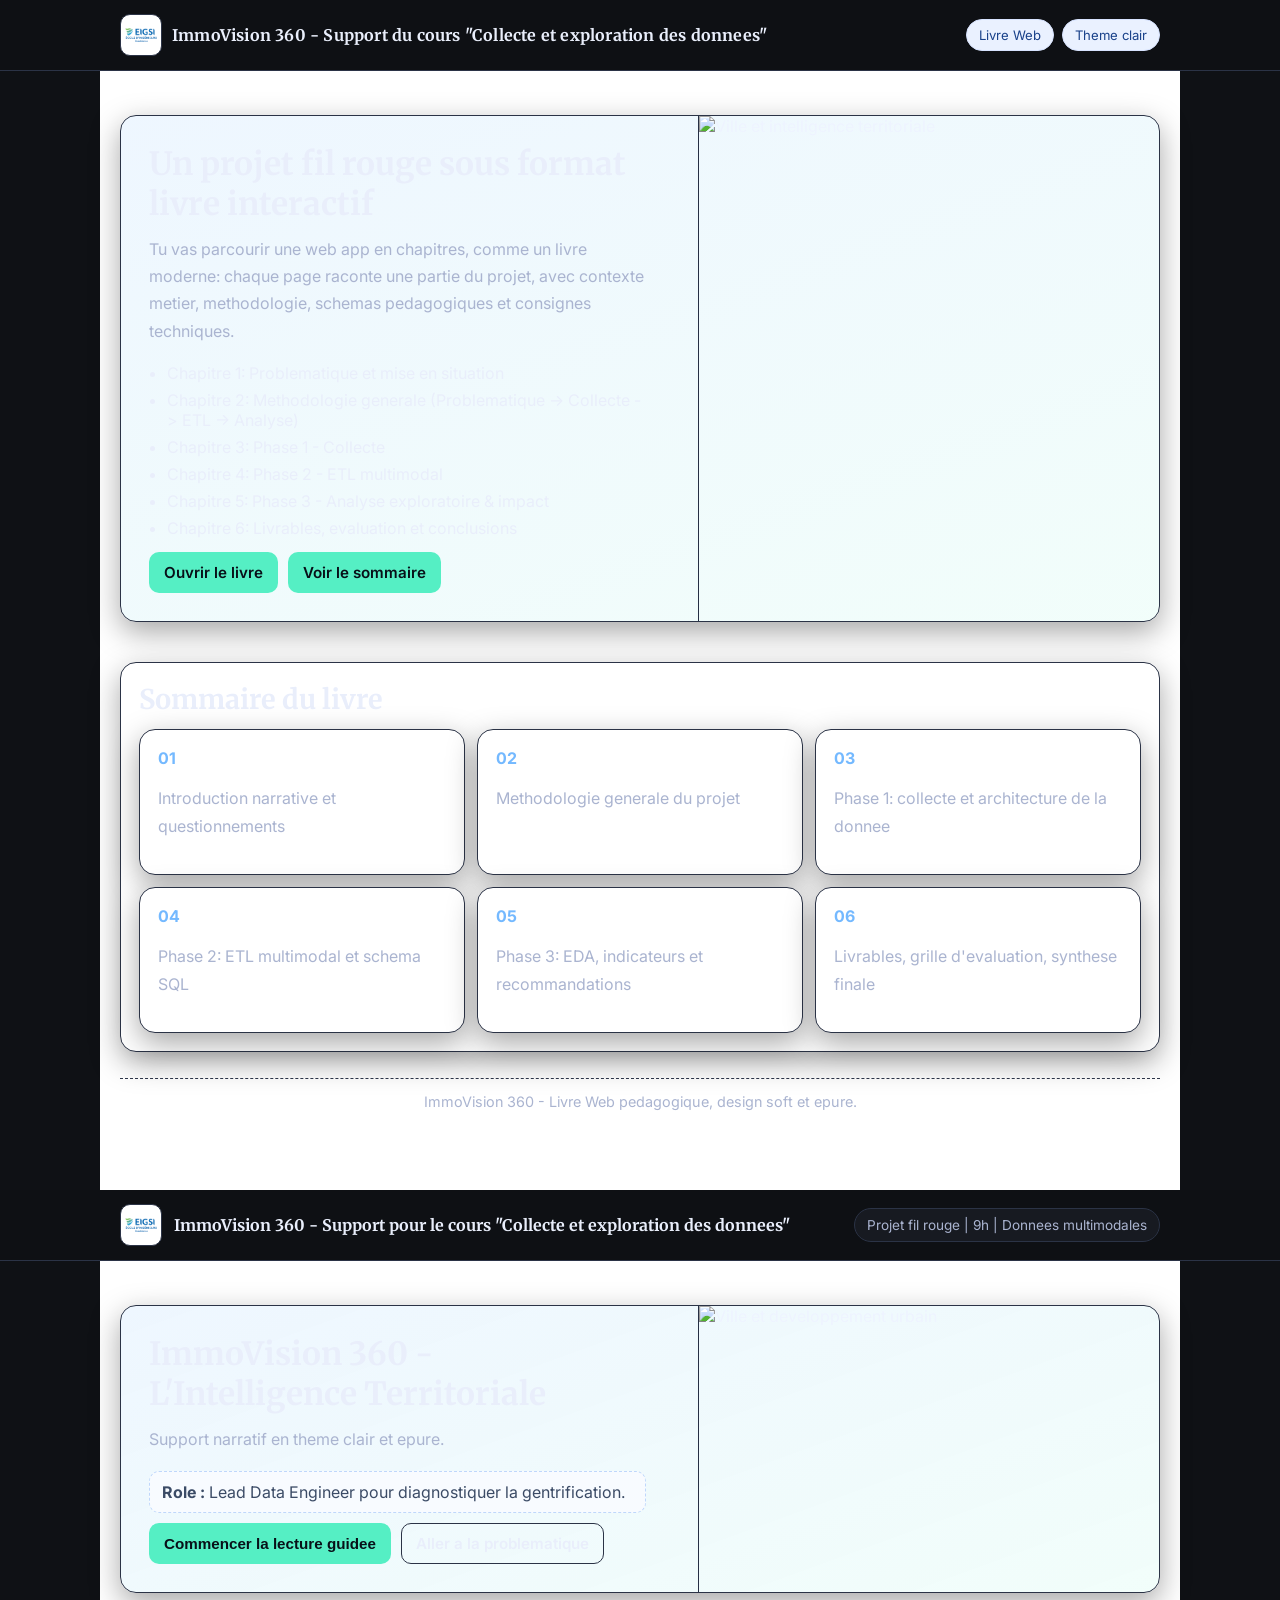
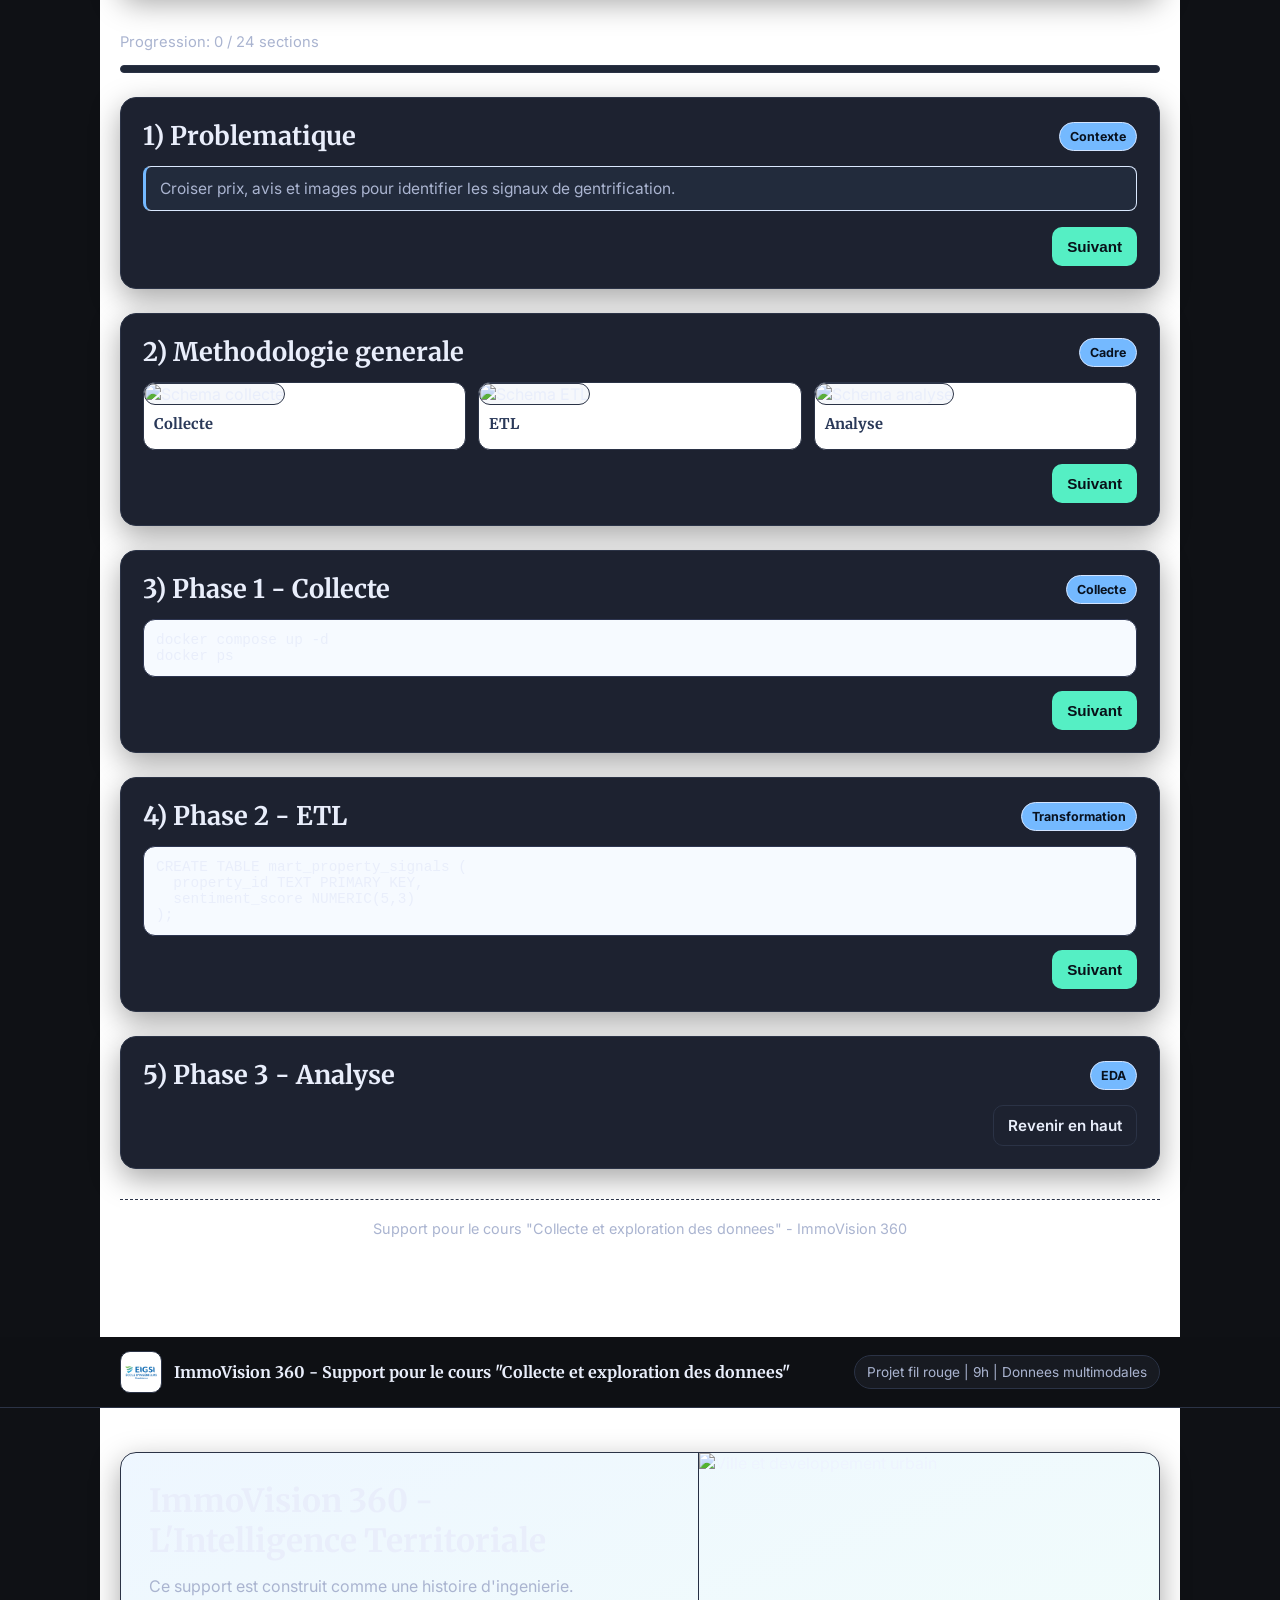
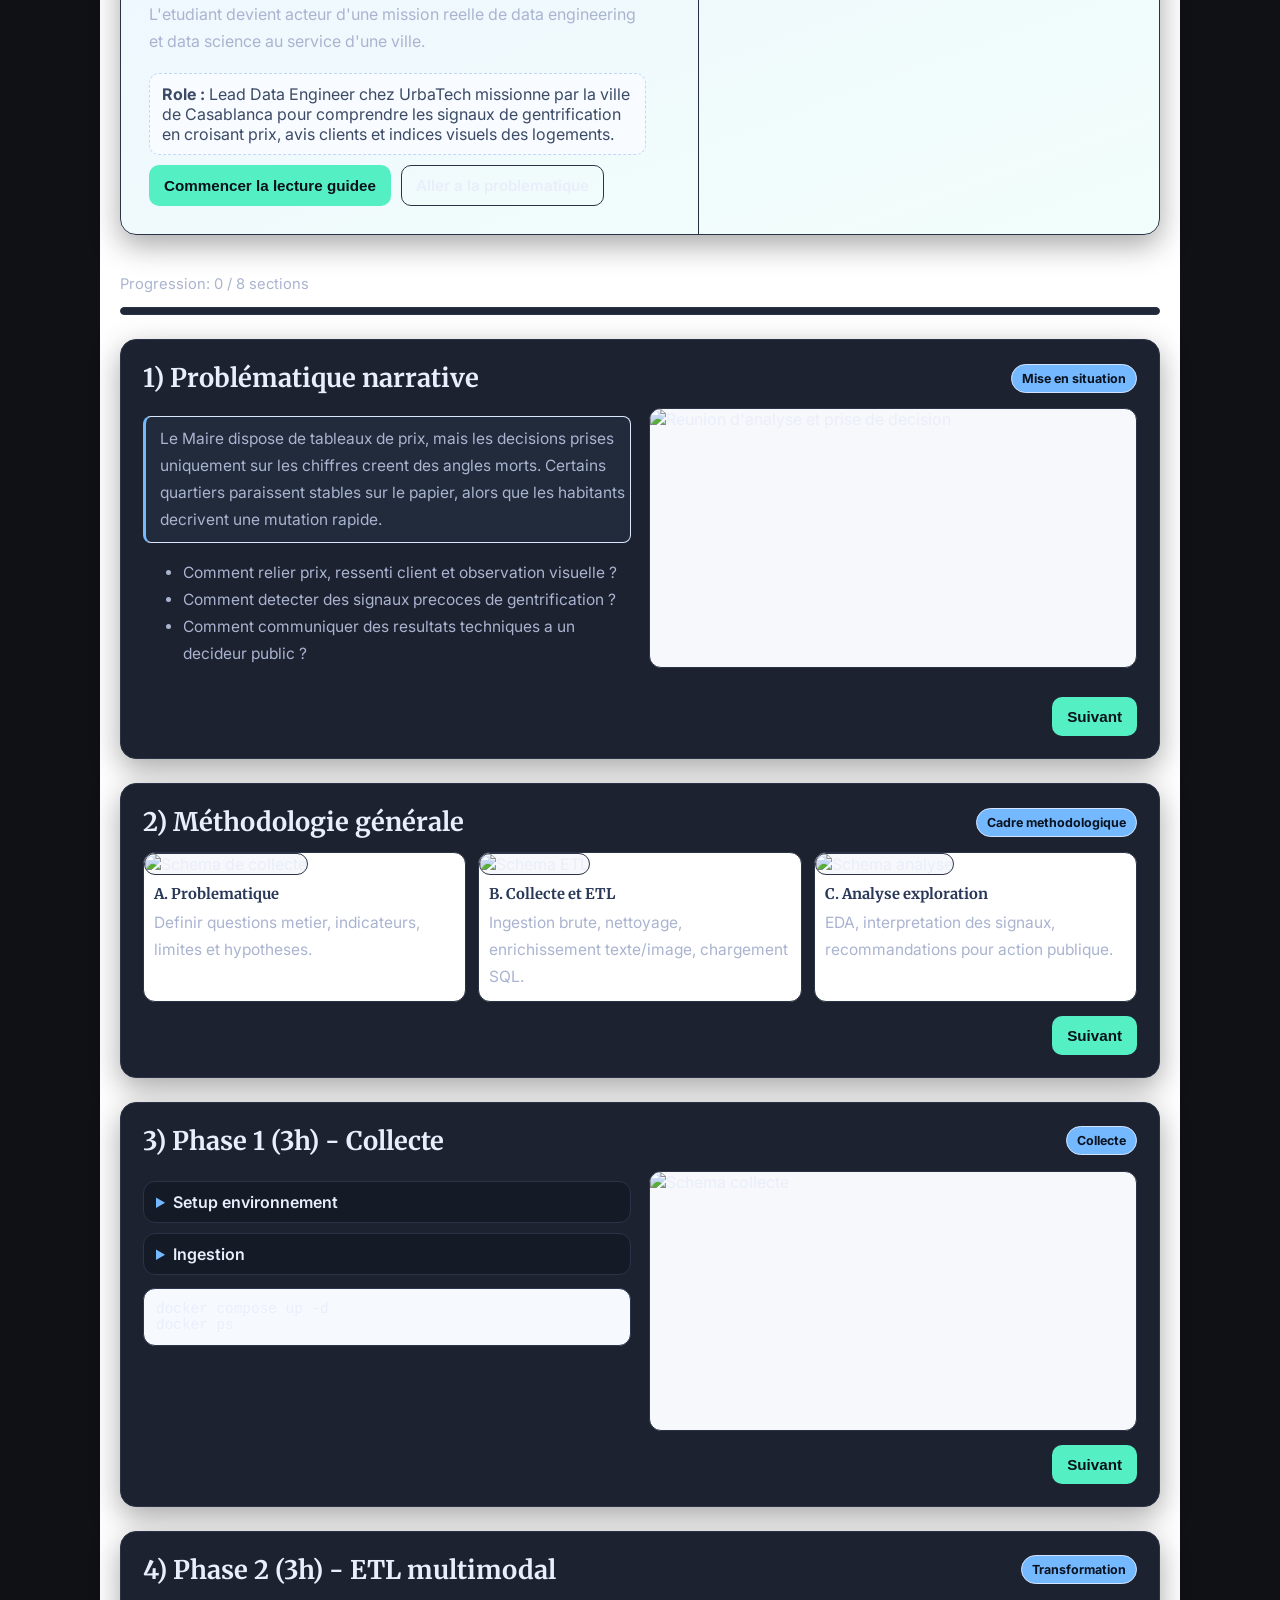
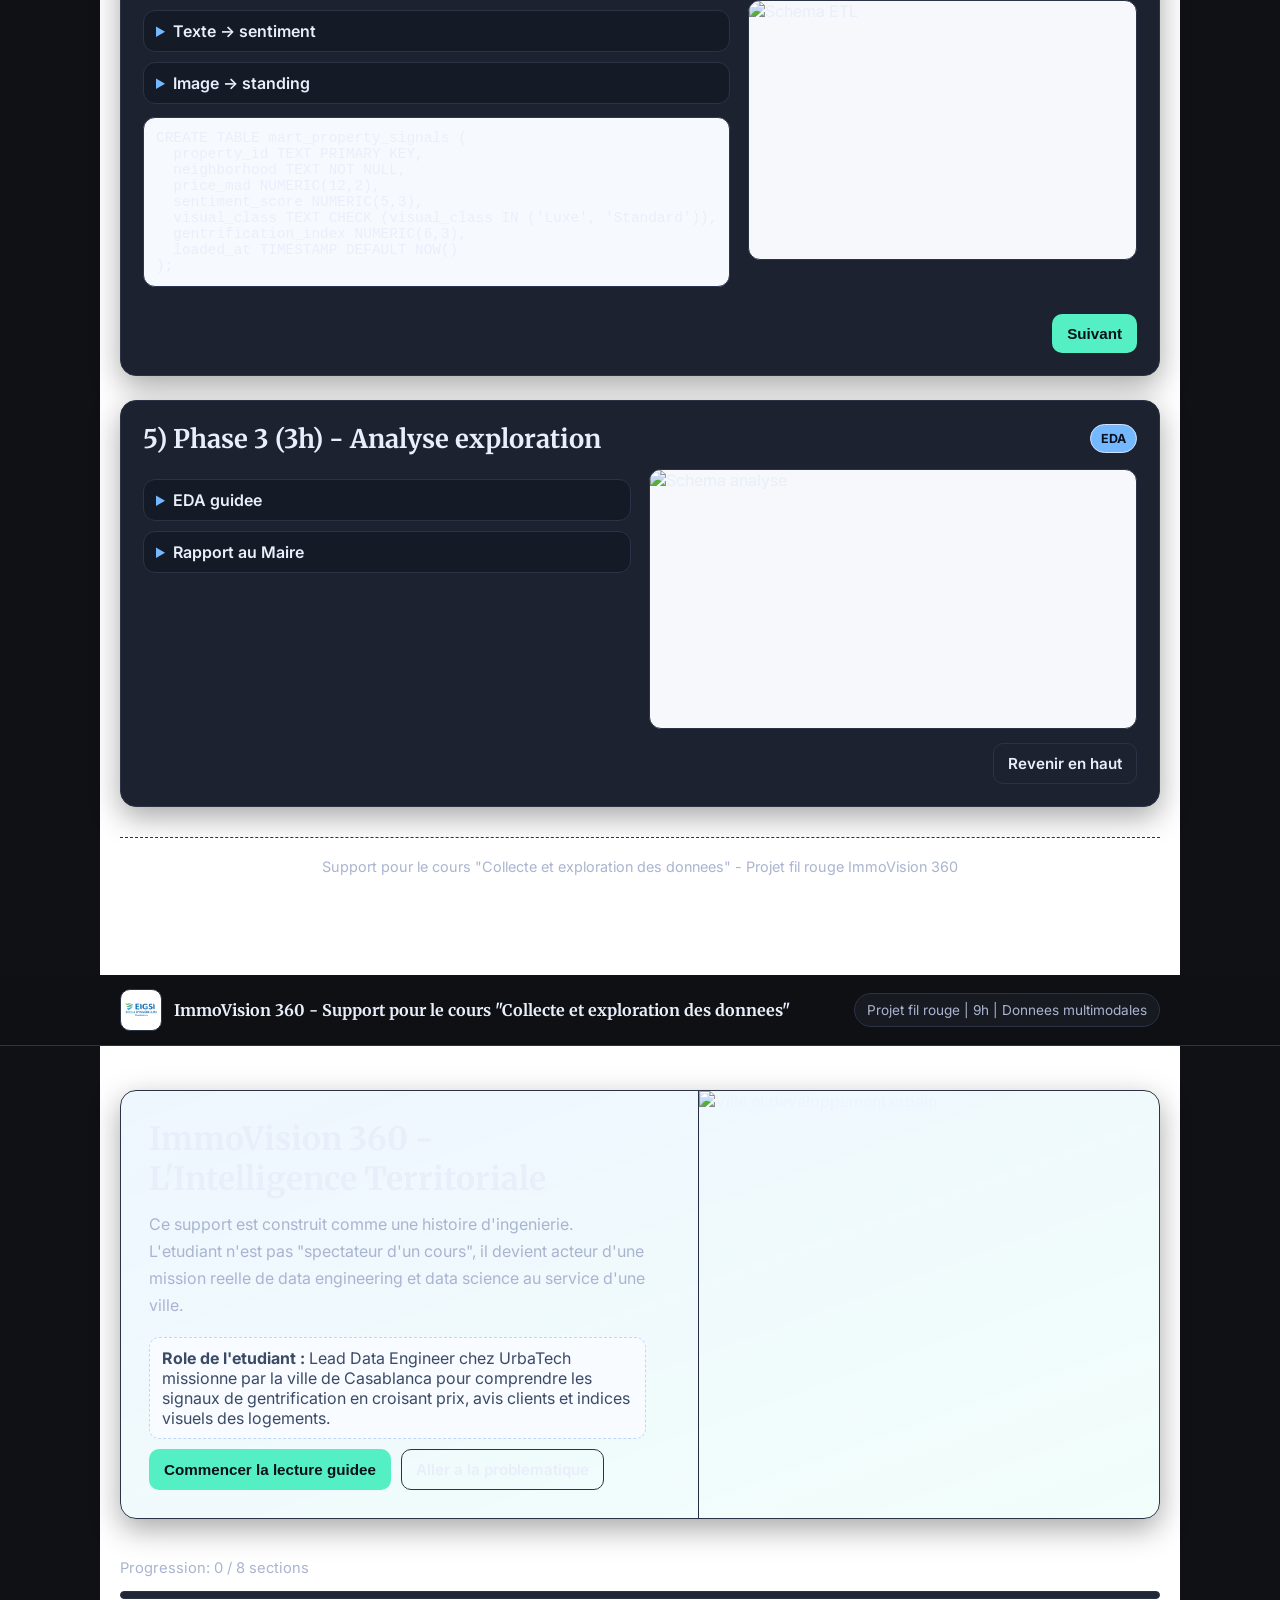
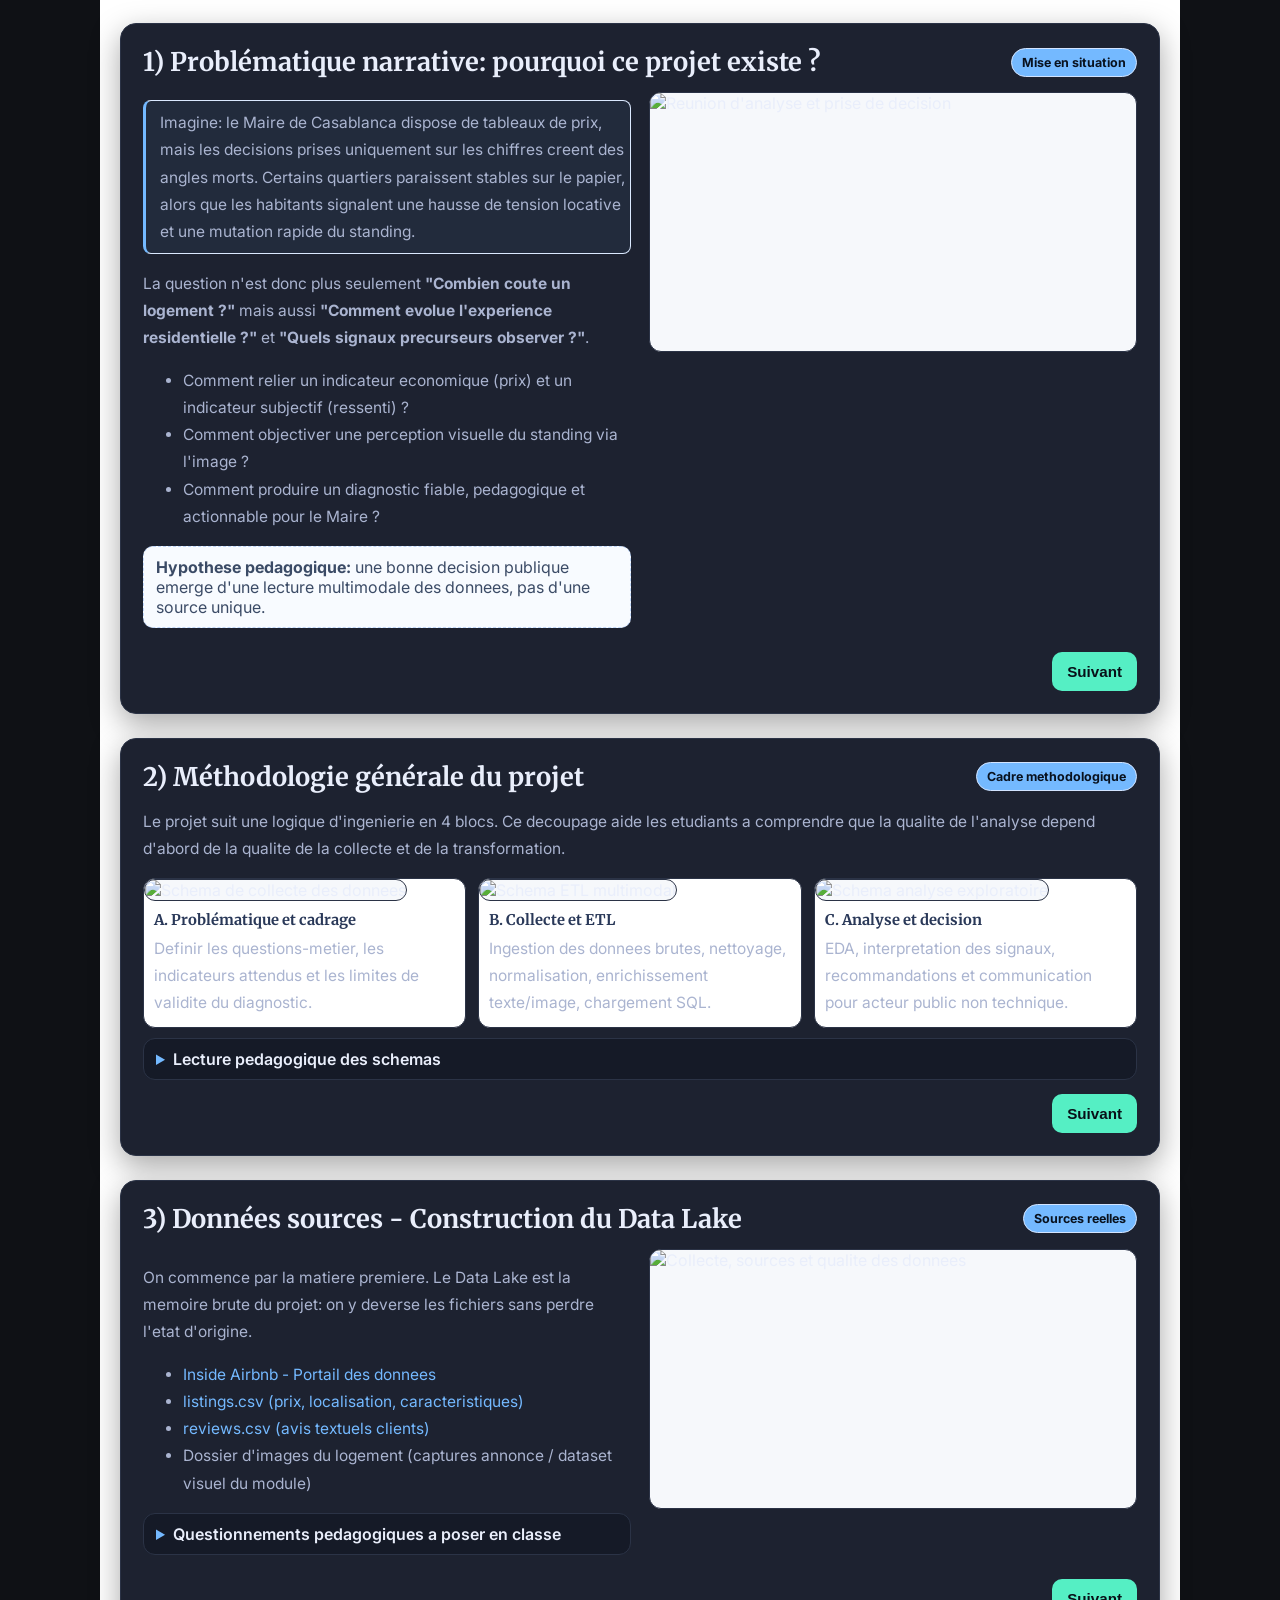
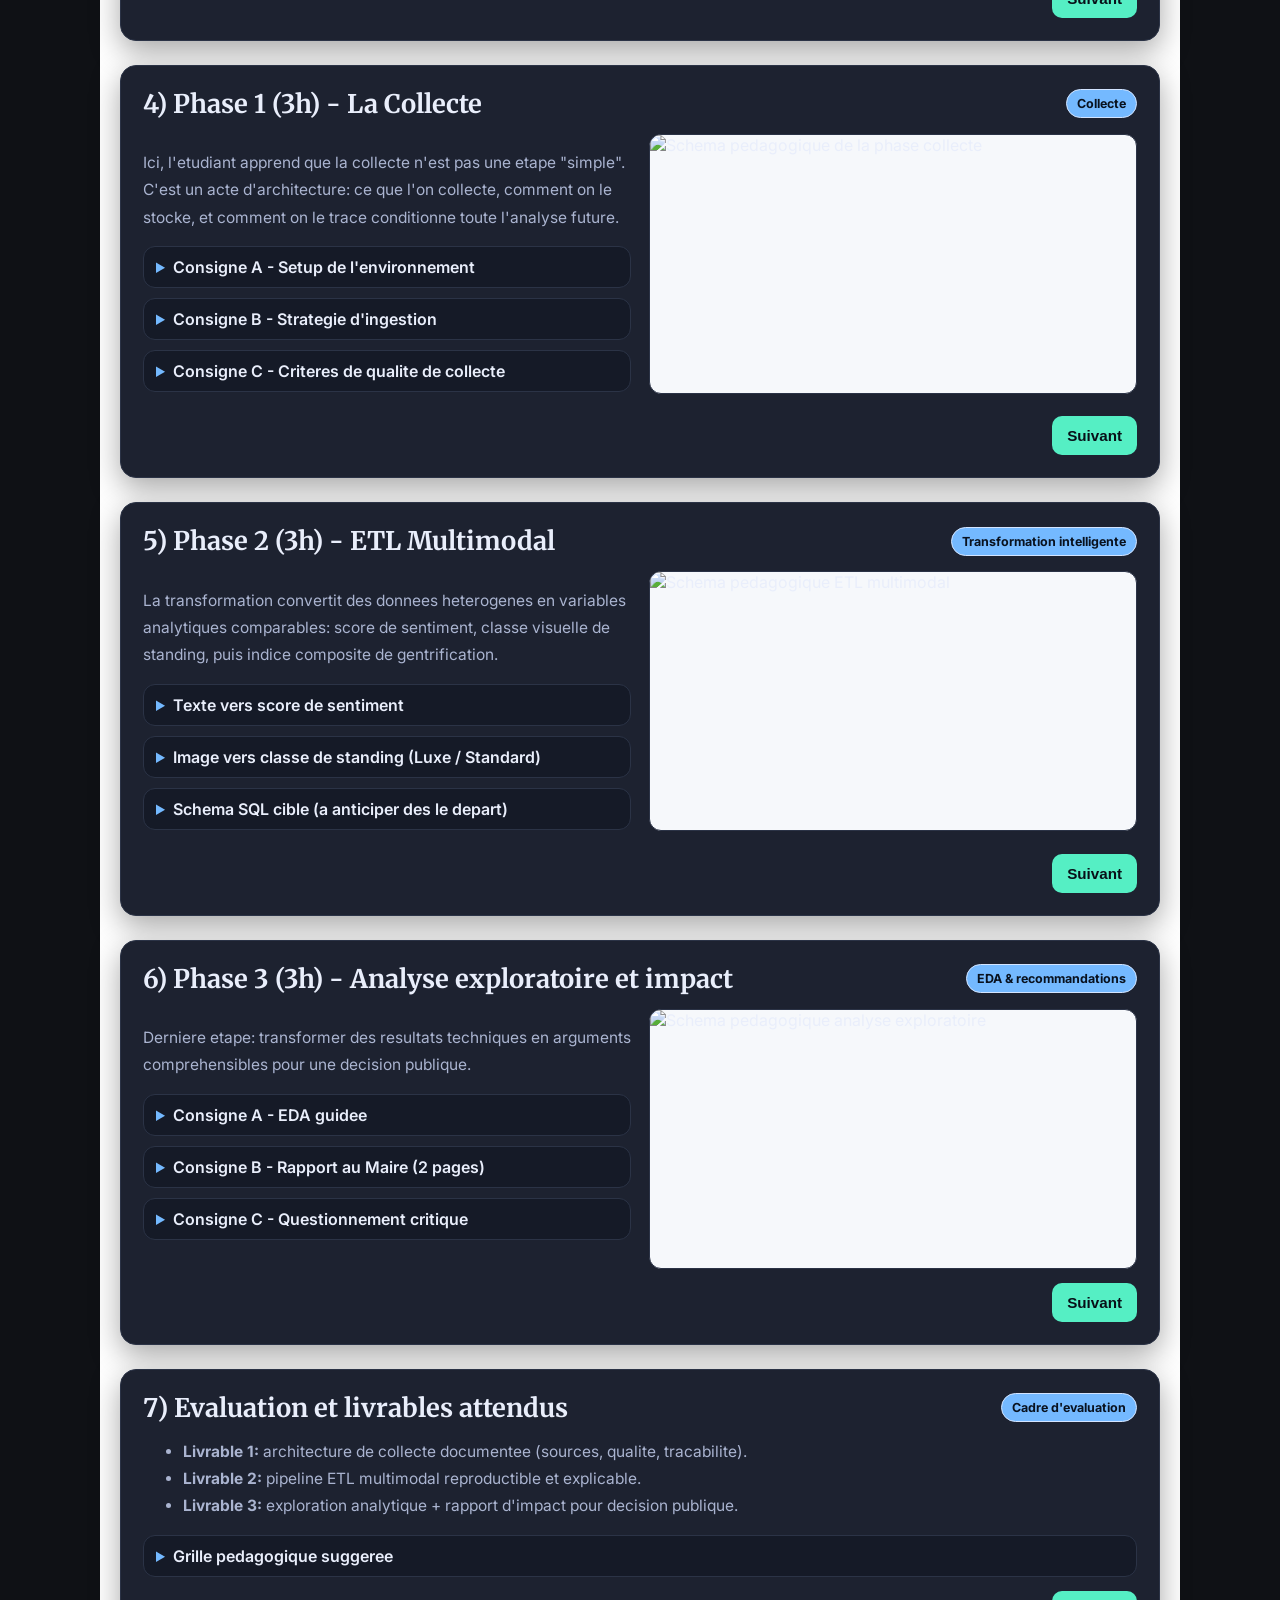
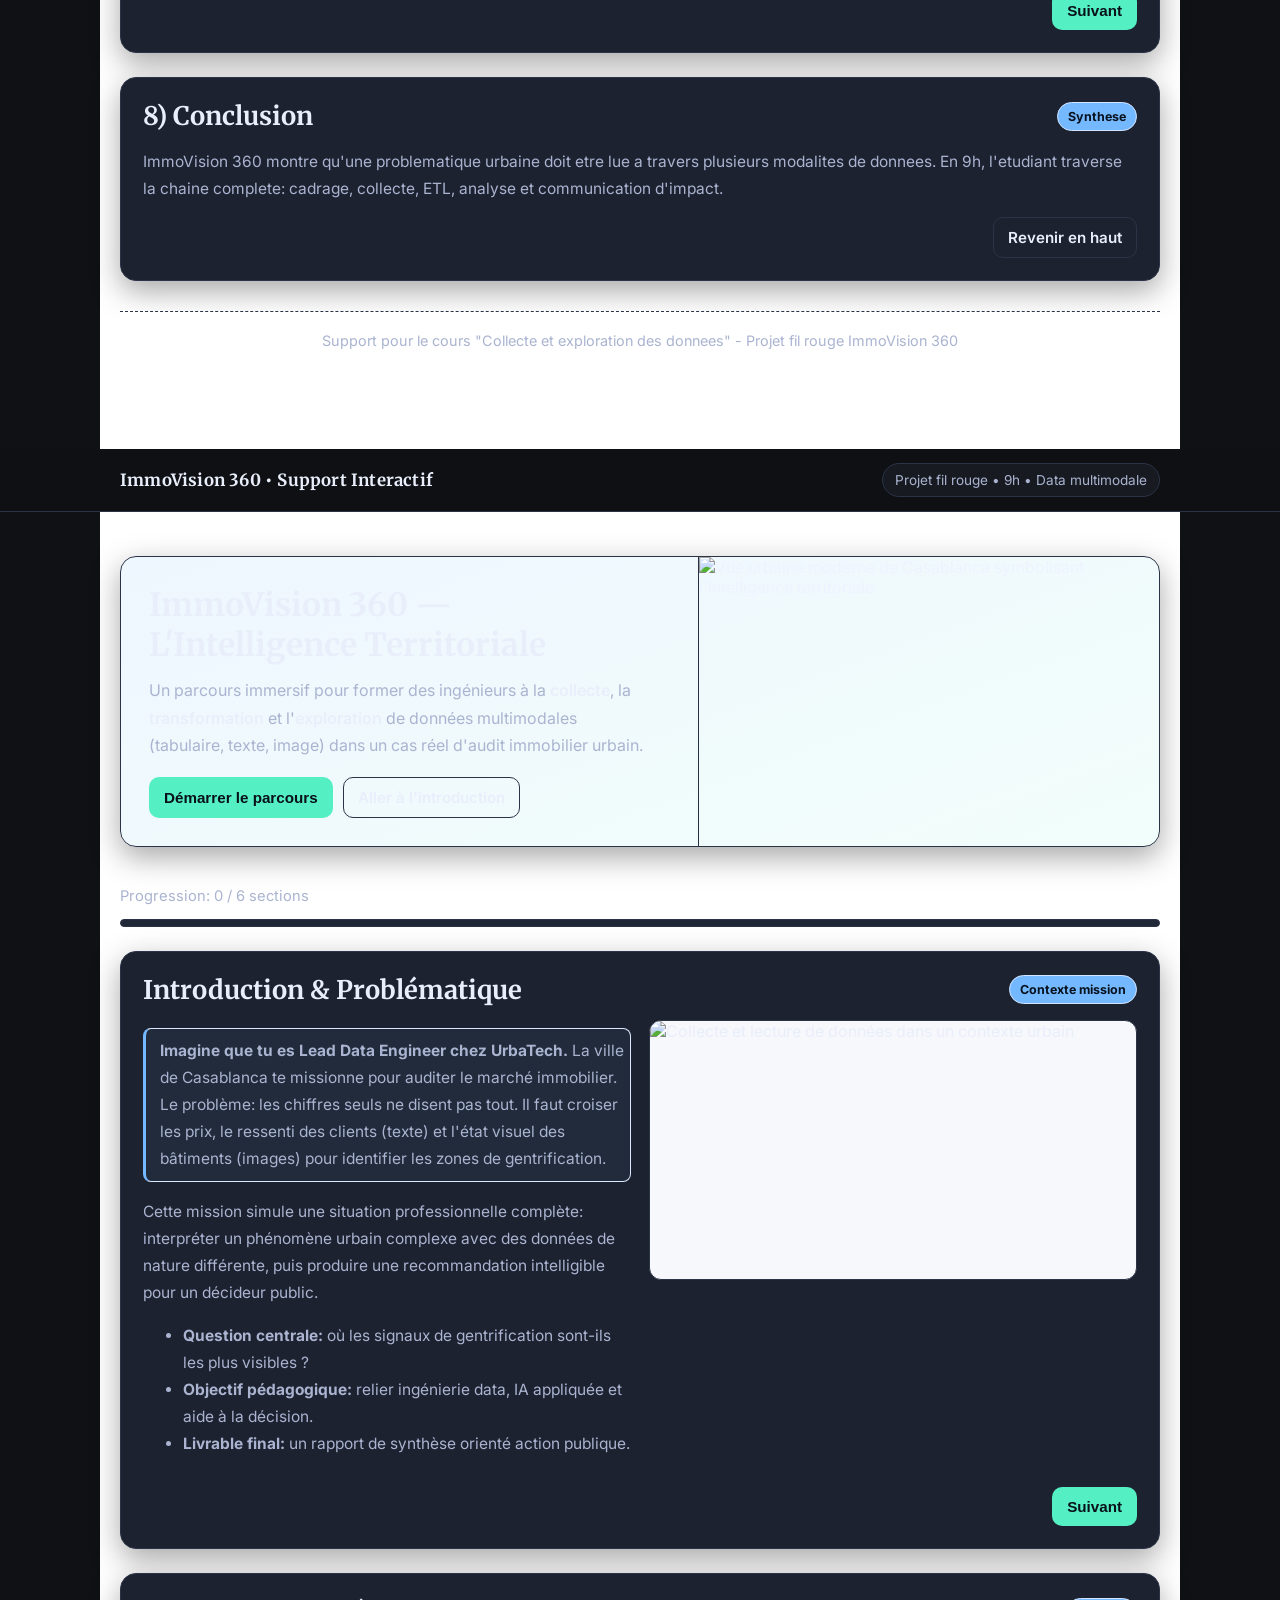
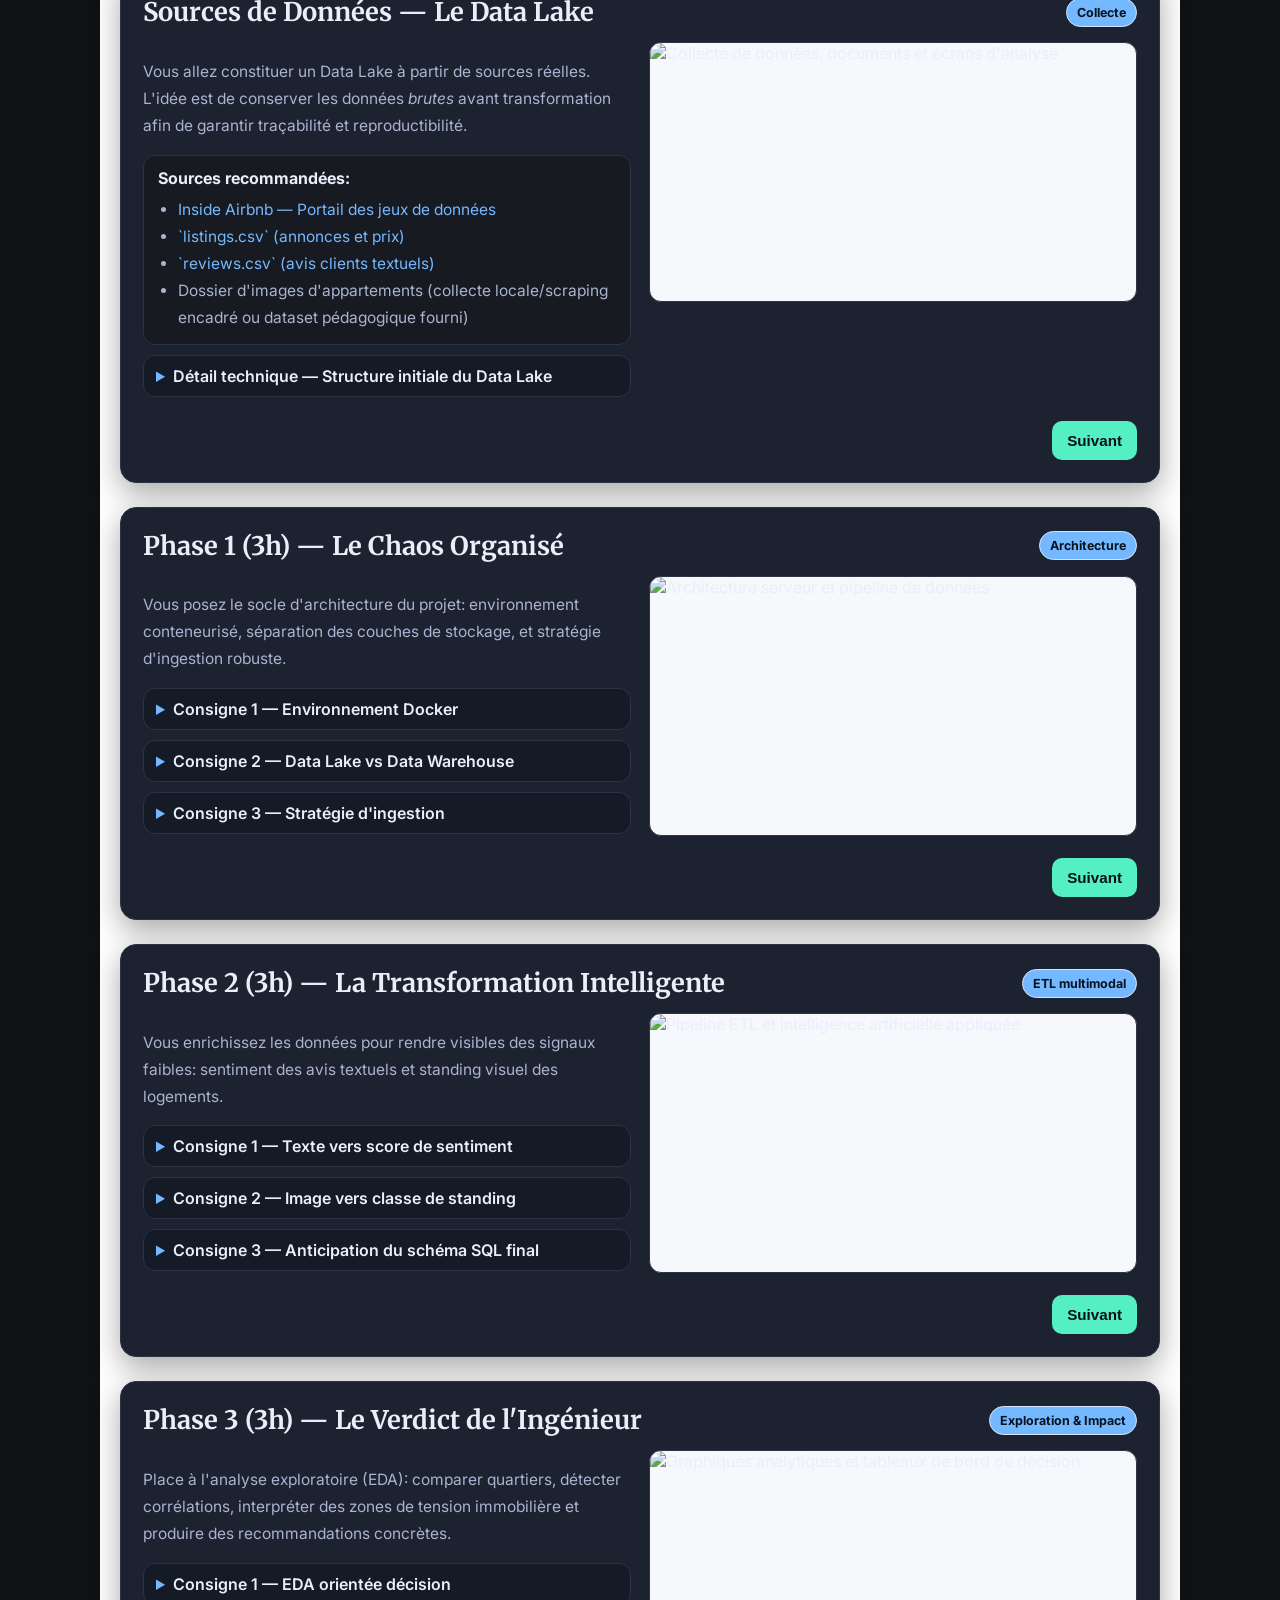
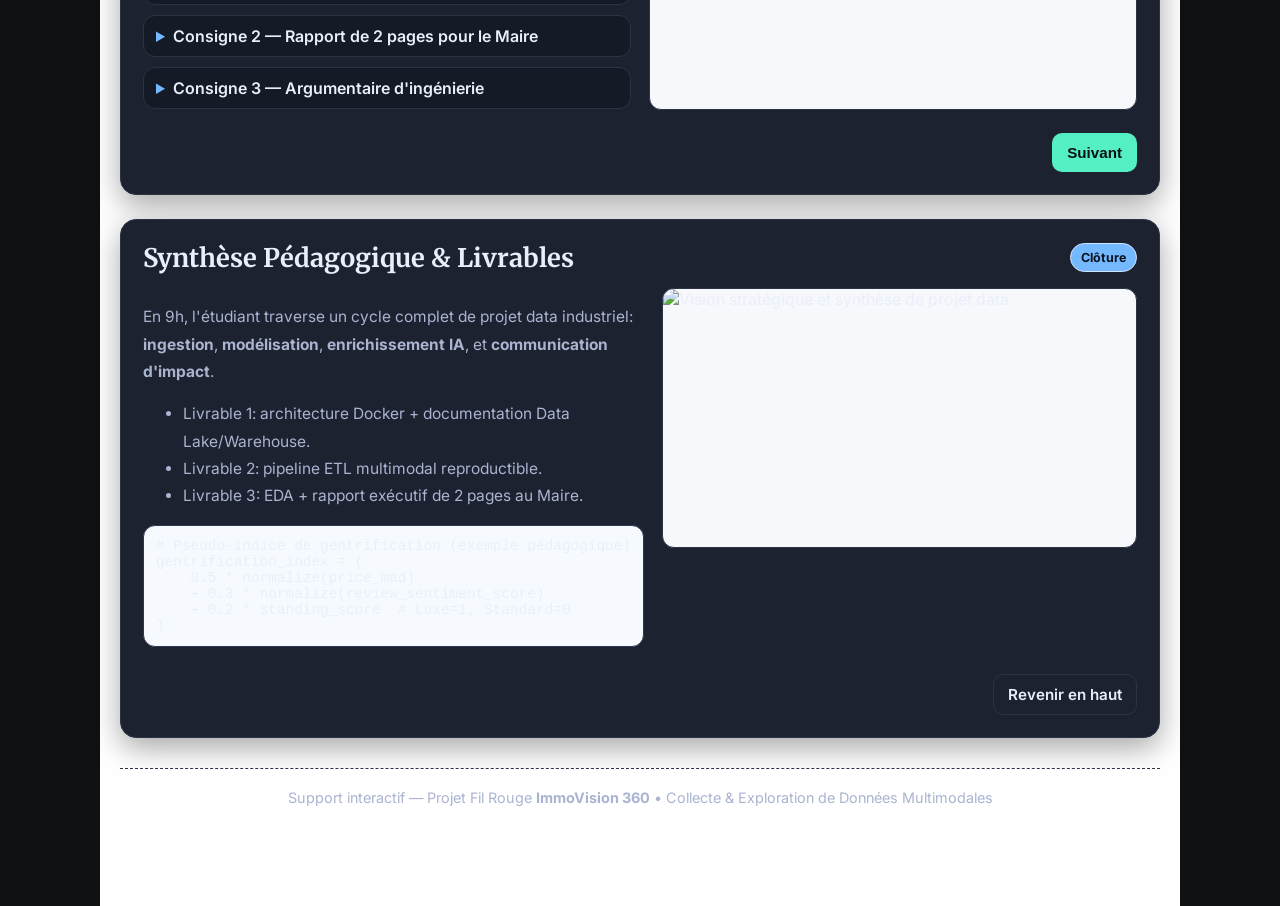
==== index.html @ 791f9029 "First Jet" ====
<!DOCTYPE html>
<html lang="fr">
<head>
  <meta charset="UTF-8" />
  <meta name="viewport" content="width=device-width, initial-scale=1.0" />
  <title>ImmoVision 360 - Livre Web</title>
  <link rel="preconnect" href="https://fonts.googleapis.com" />
  <link rel="preconnect" href="https://fonts.gstatic.com" crossorigin />
  <link href="https://fonts.googleapis.com/css2?family=Merriweather:wght@400;700&family=Inter:wght@300;400;600;700&display=swap" rel="stylesheet" />
  <link rel="stylesheet" href="assets/css/style.css" />
</head>
<body data-chapter-index="0" data-chapter-total="6">
  <header class="topbar">
    <div class="topbar-inner">
      <div class="brand">
        <img class="brand-logo" src="logo.png" alt="Logo cours" onerror="this.style.display='none'" />
        <div class="brand-text">ImmoVision 360 - Support du cours "Collecte et exploration des donnees"</div>
      </div>
      <div class="top-links">
        <span class="chip">Livre Web</span>
        <span class="chip">Theme clair</span>
      </div>
    </div>
  </header>

  <main class="container">
    <section class="hero">
      <div class="hero-content">
        <h1>Un projet fil rouge sous format livre interactif</h1>
        <p class="lead">
          Tu vas parcourir une web app en chapitres, comme un livre moderne: chaque page raconte une partie du projet,
          avec contexte metier, methodologie, schemas pedagogiques et consignes techniques.
        </p>
        <ul class="cover-list">
          <li>Chapitre 1: Problematique et mise en situation</li>
          <li>Chapitre 2: Methodologie generale (Problematique -> Collecte -> ETL -> Analyse)</li>
          <li>Chapitre 3: Phase 1 - Collecte</li>
          <li>Chapitre 4: Phase 2 - ETL multimodal</li>
          <li>Chapitre 5: Phase 3 - Analyse exploratoire & impact</li>
          <li>Chapitre 6: Livrables, evaluation et conclusions</li>
        </ul>
        <div class="btn-row">
          <a class="btn btn-primary" href="pages/01-introduction.html">Ouvrir le livre</a>
          <a class="btn btn-soft" href="#sommaire">Voir le sommaire</a>
          <a class="btn btn-soft" id="resumeReading" style="display:none">Reprendre la lecture</a>
        </div>
      </div>
      <img class="cover-image" src="https://images.unsplash.com/photo-1486406146926-c627a92ad1ab?auto=format&fit=crop&w=1400&q=80" alt="Ville et intelligence territoriale" />
    </section>

    <section id="sommaire" class="card section">
      <h2>Sommaire du livre</h2>
      <div class="grid-3">
        <a class="card" href="pages/01-introduction.html"><strong>01</strong><p>Introduction narrative et questionnements</p></a>
        <a class="card" href="pages/02-methodologie.html"><strong>02</strong><p>Methodologie generale du projet</p></a>
        <a class="card" href="pages/03-collecte.html"><strong>03</strong><p>Phase 1: collecte et architecture de la donnee</p></a>
        <a class="card" href="pages/04-etl.html"><strong>04</strong><p>Phase 2: ETL multimodal et schema SQL</p></a>
        <a class="card" href="pages/05-exploration.html"><strong>05</strong><p>Phase 3: EDA, indicateurs et recommandations</p></a>
        <a class="card" href="pages/06-conclusion.html"><strong>06</strong><p>Livrables, grille d'evaluation, synthese finale</p></a>
      </div>
    </section>
    <footer>ImmoVision 360 - Livre Web pedagogique, design soft et epure.</footer>
  </main>
  <script src="assets/js/app.js"></script>
</body>
</html>
<!DOCTYPE html>
<html lang="fr">
<head>
  <meta charset="UTF-8" />
  <meta name="viewport" content="width=device-width, initial-scale=1.0" />
  <title>ImmoVision 360 - Collecte et exploration des donnees</title>
  <link rel="preconnect" href="https://fonts.googleapis.com" />
  <link rel="preconnect" href="https://fonts.gstatic.com" crossorigin />
  <link href="https://fonts.googleapis.com/css2?family=Merriweather:wght@400;700&family=Inter:wght@300;400;600;700&display=swap" rel="stylesheet" />
  <link href="https://cdn.jsdelivr.net/npm/prismjs@1.29.0/themes/prism.min.css" rel="stylesheet" />
  <script defer src="https://cdn.jsdelivr.net/npm/prismjs@1.29.0/prism.min.js"></script>
  <script defer src="https://cdn.jsdelivr.net/npm/prismjs@1.29.0/components/prism-sql.min.js"></script>
  <script defer src="https://cdn.jsdelivr.net/npm/prismjs@1.29.0/components/prism-bash.min.js"></script>
  <style>
    :root { --bg:#fff; --surface:#fff; --surface-2:#f8fbff; --text:#1b2432; --muted:#586173; --border:#dbe3ef; --accent:#2c74d8; --accent-soft:#e8f1ff; --shadow:0 8px 24px rgba(32,57,92,.06); --radius:14px; --maxw:1120px; }
    * { box-sizing:border-box; } html { scroll-behavior:smooth; }
    body { margin:0; font-family:Inter,Arial,sans-serif; color:var(--text); background:#fff; }
    a { color:var(--accent); text-decoration:none; } a:hover { text-decoration:underline; }
    .topbar { position:sticky; top:0; z-index:1000; background:#fff; border-bottom:1px solid var(--border); }
    .topbar-inner { max-width:var(--maxw); margin:0 auto; padding:12px 20px; display:flex; align-items:center; justify-content:space-between; gap:14px; }
    .brand-wrap { display:flex; align-items:center; gap:12px; min-width:0; }
    .brand-logo { width:42px; height:42px; border-radius:10px; object-fit:contain; background:#fff; border:1px solid var(--border); padding:4px; }
    .brand-title { font-family:Merriweather,serif; font-size:1rem; font-weight:700; white-space:nowrap; overflow:hidden; text-overflow:ellipsis; }
    .pill { font-size:.84rem; color:#184279; background:var(--accent-soft); border:1px solid #cce0ff; border-radius:999px; padding:8px 12px; white-space:nowrap; }
    .container { max-width:var(--maxw); margin:0 auto; padding:24px 20px 80px; background:#fff; }
    .hero { background:#fff; border:1px solid var(--border); border-radius:var(--radius); overflow:hidden; box-shadow:var(--shadow); margin-bottom:28px; display:grid; grid-template-columns:1.2fr 1fr; gap:20px; }
    .hero-content { padding:26px; }
    .hero h1 { margin:0 0 10px; font-family:Merriweather,serif; font-size:clamp(1.5rem,2.7vw,2.2rem); line-height:1.25; }
    .subtitle { margin:0 0 12px; color:var(--muted); line-height:1.75; }
    .hero img { width:100%; height:100%; object-fit:cover; min-height:280px; border-left:1px solid var(--border); }
    .cta-row { display:flex; gap:10px; flex-wrap:wrap; }
    button,.btn { border:1px solid transparent; background:var(--accent); color:#fff; padding:10px 14px; border-radius:10px; font-weight:600; cursor:pointer; transition:.2s ease; font-size:.94rem; }
    button:hover,.btn:hover { transform:translateY(-1px); filter:brightness(1.05); text-decoration:none; }
    .btn-outline { background:#fff; color:var(--text); border-color:var(--border); }
    .progress-wrap { margin:6px 0 24px; }
    .progress-text { font-size:.9rem; color:var(--muted); margin-bottom:6px; }
    .progress-bar { height:8px; border:1px solid var(--border); border-radius:999px; background:#edf2fa; overflow:hidden; }
    .progress { width:0; height:100%; background:linear-gradient(90deg,#2c74d8,#4b95fd); transition:width .35s ease; }
    section.chapter { background:#fff; border:1px solid var(--border); border-radius:var(--radius); box-shadow:var(--shadow); padding:22px; margin:18px 0; scroll-margin-top:90px; }
    .chapter-header { display:flex; align-items:center; justify-content:space-between; gap:12px; margin-bottom:10px; }
    .chapter h2 { margin:0; font-family:Merriweather,serif; font-size:clamp(1.2rem,2.1vw,1.7rem); }
    .chapter-tag { border-radius:999px; padding:6px 11px; font-size:.78rem; font-weight:700; color:#124489; background:#ebf3ff; border:1px solid #d2e4ff; }
    .chapter-grid { display:grid; grid-template-columns:1fr 1fr; gap:18px; align-items:start; }
    .chapter p,.chapter li { color:var(--muted); line-height:1.76; font-size:.97rem; }
    .narrative { background:#f4f8ff; border:1px solid #dbe9ff; border-left:4px solid var(--accent); border-radius:10px; padding:12px 14px; color:#32435e; margin:8px 0 12px; }
    .focus-box { background:#f8fbff; border:1px dashed #bfd7fb; border-radius:10px; padding:10px 12px; margin:10px 0; color:#3b4b66; }
    .chapter img,.schema-card img { width:100%; border-radius:12px; border:1px solid var(--border); object-fit:cover; background:#f6f8fb; }
    .chapter img { height:280px; }
    details { background:var(--surface-2); border:1px solid var(--border); border-radius:12px; padding:10px 12px; margin:10px 0; }
    summary { cursor:pointer; font-weight:600; color:#22304a; }
    pre { border-radius:11px !important; border:1px solid #d6e3f7; background:#f8fbff !important; }
    .schema-grid { display:grid; grid-template-columns:repeat(3,1fr); gap:12px; margin-top:8px; }
    .schema-card { border:1px solid var(--border); border-radius:12px; background:#fff; overflow:hidden; }
    .schema-card img { height:170px; }
    .schema-body { padding:10px; }
    .schema-title { margin:0 0 6px; font-weight:700; font-size:.92rem; color:#293858; }
    .chapter-nav { margin-top:12px; display:flex; justify-content:flex-end; gap:10px; }
    .footer { text-align:center; color:var(--muted); font-size:.88rem; margin-top:24px; padding-top:18px; border-top:1px dashed var(--border); background:#fff; }
    @media (max-width:970px){ .hero,.chapter-grid{grid-template-columns:1fr;} .hero img{border-left:0;border-top:1px solid var(--border);min-height:220px;} .chapter img{height:220px;} .schema-grid{grid-template-columns:1fr;} .pill{display:none;} }
  </style>
</head>
<body>
  <header class="topbar"><div class="topbar-inner"><div class="brand-wrap"><img class="brand-logo" src="logo.png" alt="Logo du cours" onerror="this.onerror=null;this.src='https://images.unsplash.com/photo-1497366216548-37526070297c?auto=format&fit=crop&w=300&q=80';" /><div class="brand-title">ImmoVision 360 - Support pour le cours "Collecte et exploration des donnees"</div></div><div class="pill">Projet fil rouge | 9h | Donnees multimodales</div></div></header>
  <main class="container">
    <section class="hero" id="hero"><div class="hero-content"><h1>ImmoVision 360 - L'Intelligence Territoriale</h1><p class="subtitle">Support narratif en theme clair et epure.</p><div class="focus-box"><strong>Role :</strong> Lead Data Engineer pour diagnostiquer la gentrification.</div><div class="cta-row"><button id="startBtn">Commencer la lecture guidee</button><a class="btn btn-outline" href="#chap-problematique">Aller a la problematique</a></div></div><img src="https://images.unsplash.com/photo-1486406146926-c627a92ad1ab?auto=format&fit=crop&w=1400&q=80" alt="Ville et developpement urbain" /></section>
    <div class="progress-wrap"><div class="progress-text" id="progressText">Progression: 0 / 5 sections</div><div class="progress-bar"><div class="progress" id="progressBar"></div></div></div>
    <section class="chapter" id="chap-problematique" data-step><div class="chapter-header"><h2>1) Problematique</h2><span class="chapter-tag">Contexte</span></div><p class="narrative">Croiser prix, avis et images pour identifier les signaux de gentrification.</p><div class="chapter-nav"><button class="next-btn">Suivant</button></div></section>
    <section class="chapter" id="chap-methodo" data-step><div class="chapter-header"><h2>2) Methodologie generale</h2><span class="chapter-tag">Cadre</span></div><div class="schema-grid"><article class="schema-card"><img src="schema-collecte.png" alt="Schema collecte" /><div class="schema-body"><h3 class="schema-title">Collecte</h3></div></article><article class="schema-card"><img src="schema-etl.png" alt="Schema ETL" /><div class="schema-body"><h3 class="schema-title">ETL</h3></div></article><article class="schema-card"><img src="schema-analyse.png" alt="Schema analyse" /><div class="schema-body"><h3 class="schema-title">Analyse</h3></div></article></div><div class="chapter-nav"><button class="next-btn">Suivant</button></div></section>
    <section class="chapter" id="chap-phase1" data-step><div class="chapter-header"><h2>3) Phase 1 - Collecte</h2><span class="chapter-tag">Collecte</span></div><pre><code class="language-bash">docker compose up -d
docker ps</code></pre><div class="chapter-nav"><button class="next-btn">Suivant</button></div></section>
    <section class="chapter" id="chap-phase2" data-step><div class="chapter-header"><h2>4) Phase 2 - ETL</h2><span class="chapter-tag">Transformation</span></div><pre><code class="language-sql">CREATE TABLE mart_property_signals (
  property_id TEXT PRIMARY KEY,
  sentiment_score NUMERIC(5,3)
);</code></pre><div class="chapter-nav"><button class="next-btn">Suivant</button></div></section>
    <section class="chapter" id="chap-phase3" data-step><div class="chapter-header"><h2>5) Phase 3 - Analyse</h2><span class="chapter-tag">EDA</span></div><div class="chapter-nav"><a class="btn btn-outline" href="#hero">Revenir en haut</a></div></section>
    <footer class="footer">Support pour le cours "Collecte et exploration des donnees" - ImmoVision 360</footer>
  </main>
  <script>
    (function(){
      const sections=[...document.querySelectorAll("[data-step]")], nextButtons=document.querySelectorAll(".next-btn"), startBtn=document.getElementById("startBtn"), progressBar=document.getElementById("progressBar"), progressText=document.getElementById("progressText");
      function updateProgress(){ const trigger=window.innerHeight*0.46; let done=0; sections.forEach(sec=>{ if(sec.getBoundingClientRect().top<trigger) done++; }); const pct=Math.min(100,Math.round(done/sections.length*100)); progressBar.style.width=pct+"%"; progressText.textContent="Progression: "+done+" / "+sections.length+" sections"; }
      function goNext(current){ const i=sections.indexOf(current); if(i>=0 && i<sections.length-1) sections[i+1].scrollIntoView({behavior:"smooth",block:"start"}); }
      nextButtons.forEach(btn=>btn.addEventListener("click",e=>goNext(e.target.closest("[data-step]")));
      if(startBtn){ startBtn.addEventListener("click",()=>document.getElementById("chap-problematique").scrollIntoView({behavior:"smooth",block:"start"}));}
      window.addEventListener("scroll",updateProgress,{passive:true}); window.addEventListener("load",updateProgress); updateProgress();
    })();
  </script>
</body>
</html>
<!DOCTYPE html>
<html lang="fr">
<head>
  <meta charset="UTF-8" />
  <meta name="viewport" content="width=device-width, initial-scale=1.0" />
  <title>ImmoVision 360 - Collecte et exploration des donnees</title>

  <link rel="preconnect" href="https://fonts.googleapis.com" />
  <link rel="preconnect" href="https://fonts.gstatic.com" crossorigin />
  <link href="https://fonts.googleapis.com/css2?family=Merriweather:wght@400;700&family=Inter:wght@300;400;600;700&display=swap" rel="stylesheet" />

  <link href="https://cdn.jsdelivr.net/npm/prismjs@1.29.0/themes/prism.min.css" rel="stylesheet" />
  <script defer src="https://cdn.jsdelivr.net/npm/prismjs@1.29.0/prism.min.js"></script>
  <script defer src="https://cdn.jsdelivr.net/npm/prismjs@1.29.0/components/prism-sql.min.js"></script>
  <script defer src="https://cdn.jsdelivr.net/npm/prismjs@1.29.0/components/prism-bash.min.js"></script>

  <style>
    :root {
      --bg: #ffffff;
      --surface: #ffffff;
      --surface-2: #f8fbff;
      --text: #1b2432;
      --muted: #586173;
      --border: #dbe3ef;
      --accent: #2c74d8;
      --accent-soft: #e8f1ff;
      --shadow: 0 8px 24px rgba(32, 57, 92, 0.06);
      --radius: 14px;
      --maxw: 1120px;
    }

    * { box-sizing: border-box; }
    html { scroll-behavior: smooth; }
    body {
      margin: 0;
      font-family: Inter, Arial, sans-serif;
      color: var(--text);
      background: var(--bg);
    }

    a { color: var(--accent); text-decoration: none; }
    a:hover { text-decoration: underline; }

    .topbar {
      position: sticky;
      top: 0;
      z-index: 1000;
      background: #ffffff;
      border-bottom: 1px solid var(--border);
    }
    .topbar-inner {
      max-width: var(--maxw);
      margin: 0 auto;
      padding: 12px 20px;
      display: flex;
      align-items: center;
      justify-content: space-between;
      gap: 14px;
    }
    .brand-wrap {
      display: flex;
      align-items: center;
      gap: 12px;
      min-width: 0;
    }
    .brand-logo {
      width: 42px;
      height: 42px;
      border-radius: 10px;
      object-fit: contain;
      background: #fff;
      border: 1px solid var(--border);
      padding: 4px;
    }
    .brand-title {
      font-family: Merriweather, serif;
      font-size: 1rem;
      font-weight: 700;
      white-space: nowrap;
      overflow: hidden;
      text-overflow: ellipsis;
    }
    .pill {
      font-size: 0.84rem;
      color: #184279;
      background: var(--accent-soft);
      border: 1px solid #cce0ff;
      border-radius: 999px;
      padding: 8px 12px;
      white-space: nowrap;
    }

    .container {
      max-width: var(--maxw);
      margin: 0 auto;
      padding: 24px 20px 80px;
      background: #fff;
    }

    .hero {
      background: #fff;
      border: 1px solid var(--border);
      border-radius: var(--radius);
      overflow: hidden;
      box-shadow: var(--shadow);
      margin-bottom: 28px;
      display: grid;
      grid-template-columns: 1.2fr 1fr;
      gap: 20px;
    }
    .hero-content { padding: 26px; }
    .hero h1 {
      margin: 0 0 10px;
      font-family: Merriweather, serif;
      font-size: clamp(1.5rem, 2.7vw, 2.2rem);
      line-height: 1.25;
    }
    .subtitle {
      margin: 0 0 12px;
      color: var(--muted);
      line-height: 1.75;
    }
    .hero img {
      width: 100%;
      height: 100%;
      object-fit: cover;
      min-height: 280px;
      border-left: 1px solid var(--border);
    }

    .cta-row { display: flex; gap: 10px; flex-wrap: wrap; }
    button, .btn {
      border: 1px solid transparent;
      background: var(--accent);
      color: #fff;
      padding: 10px 14px;
      border-radius: 10px;
      font-weight: 600;
      cursor: pointer;
      transition: 0.2s ease;
      font-size: 0.94rem;
    }
    button:hover, .btn:hover { transform: translateY(-1px); filter: brightness(1.05); text-decoration: none; }
    .btn-outline {
      background: #fff;
      color: var(--text);
      border-color: var(--border);
    }

    .progress-wrap { margin: 6px 0 24px; }
    .progress-text { font-size: 0.9rem; color: var(--muted); margin-bottom: 6px; }
    .progress-bar {
      height: 8px;
      border: 1px solid var(--border);
      border-radius: 999px;
      background: #edf2fa;
      overflow: hidden;
    }
    .progress {
      width: 0%;
      height: 100%;
      background: linear-gradient(90deg, #2c74d8, #4b95fd);
      transition: width 0.35s ease;
    }

    section.chapter {
      background: #fff;
      border: 1px solid var(--border);
      border-radius: var(--radius);
      box-shadow: var(--shadow);
      padding: 22px;
      margin: 18px 0;
      scroll-margin-top: 90px;
    }
    .chapter-header {
      display: flex;
      align-items: center;
      justify-content: space-between;
      gap: 12px;
      margin-bottom: 10px;
    }
    .chapter h2 {
      margin: 0;
      font-family: Merriweather, serif;
      font-size: clamp(1.2rem, 2.1vw, 1.7rem);
    }
    .chapter-tag {
      border-radius: 999px;
      padding: 6px 11px;
      font-size: 0.78rem;
      font-weight: 700;
      color: #124489;
      background: #ebf3ff;
      border: 1px solid #d2e4ff;
    }
    .chapter-grid {
      display: grid;
      grid-template-columns: 1fr 1fr;
      gap: 18px;
      align-items: start;
    }
    .chapter p, .chapter li {
      color: var(--muted);
      line-height: 1.76;
      font-size: 0.97rem;
    }
    .chapter ul { margin-top: 8px; }

    .narrative {
      background: #f4f8ff;
      border: 1px solid #dbe9ff;
      border-left: 4px solid var(--accent);
      border-radius: 10px;
      padding: 12px 14px;
      color: #32435e;
      margin: 8px 0 12px;
    }
    .focus-box {
      background: #f8fbff;
      border: 1px dashed #bfd7fb;
      border-radius: 10px;
      padding: 10px 12px;
      margin: 10px 0;
      color: #3b4b66;
    }

    .chapter img, .schema-card img {
      width: 100%;
      border-radius: 12px;
      border: 1px solid var(--border);
      object-fit: cover;
      background: #f6f8fb;
    }
    .chapter img { height: 280px; }

    details {
      background: var(--surface-2);
      border: 1px solid var(--border);
      border-radius: 12px;
      padding: 10px 12px;
      margin: 10px 0;
    }
    summary {
      cursor: pointer;
      font-weight: 600;
      color: #22304a;
    }

    pre {
      border-radius: 11px !important;
      border: 1px solid #d6e3f7;
      background: #f8fbff !important;
    }
    code { font-size: 0.9rem; }

    .schema-grid {
      display: grid;
      grid-template-columns: repeat(3, 1fr);
      gap: 12px;
      margin-top: 8px;
    }
    .schema-card {
      border: 1px solid var(--border);
      border-radius: 12px;
      background: #fff;
      overflow: hidden;
    }
    .schema-card img { height: 170px; }
    .schema-body { padding: 10px; }
    .schema-title {
      margin: 0 0 6px;
      font-weight: 700;
      font-size: 0.92rem;
      color: #293858;
    }
    .schema-body p { margin: 0; font-size: 0.9rem; }

    .chapter-nav {
      margin-top: 12px;
      display: flex;
      justify-content: flex-end;
      gap: 10px;
    }
    .footer {
      text-align: center;
      color: var(--muted);
      font-size: 0.88rem;
      margin-top: 24px;
      padding-top: 18px;
      border-top: 1px dashed var(--border);
      background: #fff;
    }

    @media (max-width: 970px) {
      .hero, .chapter-grid { grid-template-columns: 1fr; }
      .hero img { border-left: 0; border-top: 1px solid var(--border); min-height: 220px; }
      .chapter img { height: 220px; }
      .schema-grid { grid-template-columns: 1fr; }
      .pill { display: none; }
    }
  </style>
</head>
<body>
  <header class="topbar">
    <div class="topbar-inner">
      <div class="brand-wrap">
        <img class="brand-logo" src="logo.png" alt="Logo du cours"
          onerror="this.onerror=null;this.src='https://images.unsplash.com/photo-1497366216548-37526070297c?auto=format&fit=crop&w=300&q=80';" />
        <div class="brand-title">ImmoVision 360 - Support pour le cours "Collecte et exploration des donnees"</div>
      </div>
      <div class="pill">Projet fil rouge | 9h | Donnees multimodales</div>
    </div>
  </header>

  <main class="container">
    <section class="hero" id="hero">
      <div class="hero-content">
        <h1>ImmoVision 360 - L'Intelligence Territoriale</h1>
        <p class="subtitle">
          Ce support est construit comme une histoire d'ingenierie. L'etudiant devient acteur d'une mission reelle
          de data engineering et data science au service d'une ville.
        </p>
        <div class="focus-box">
          <strong>Role :</strong> Lead Data Engineer chez UrbaTech missionne par la ville de Casablanca pour comprendre
          les signaux de gentrification en croisant prix, avis clients et indices visuels des logements.
        </div>
        <div class="cta-row">
          <button id="startBtn">Commencer la lecture guidee</button>
          <a class="btn btn-outline" href="#chap-problematique">Aller a la problematique</a>
        </div>
      </div>
      <img src="https://images.unsplash.com/photo-1486406146926-c627a92ad1ab?auto=format&fit=crop&w=1400&q=80" alt="Ville et developpement urbain" />
    </section>

    <div class="progress-wrap" aria-label="Progression du parcours">
      <div class="progress-text" id="progressText">Progression: 0 / 8 sections</div>
      <div class="progress-bar"><div class="progress" id="progressBar"></div></div>
    </div>

    <section class="chapter" id="chap-problematique" data-step>
      <div class="chapter-header">
        <h2>1) Problématique narrative</h2>
        <span class="chapter-tag">Mise en situation</span>
      </div>
      <div class="chapter-grid">
        <div>
          <p class="narrative">
            Le Maire dispose de tableaux de prix, mais les decisions prises uniquement sur les chiffres creent des angles morts.
            Certains quartiers paraissent stables sur le papier, alors que les habitants decrivent une mutation rapide.
          </p>
          <ul>
            <li>Comment relier prix, ressenti client et observation visuelle ?</li>
            <li>Comment detecter des signaux precoces de gentrification ?</li>
            <li>Comment communiquer des resultats techniques a un decideur public ?</li>
          </ul>
        </div>
        <img src="https://images.unsplash.com/photo-1517048676732-d65bc937f952?auto=format&fit=crop&w=1400&q=80" alt="Reunion d'analyse et prise de decision" />
      </div>
      <div class="chapter-nav"><button class="next-btn">Suivant</button></div>
    </section>

    <section class="chapter" id="chap-methodo" data-step>
      <div class="chapter-header">
        <h2>2) Méthodologie générale</h2>
        <span class="chapter-tag">Cadre methodologique</span>
      </div>
      <div class="schema-grid">
        <article class="schema-card">
          <img src="schema-collecte.png" alt="Schema de collecte" onerror="this.onerror=null;this.src='https://images.unsplash.com/photo-1454165804606-c3d57bc86b40?auto=format&fit=crop&w=1200&q=80';" />
          <div class="schema-body">
            <h3 class="schema-title">A. Problematique</h3>
            <p>Definir questions metier, indicateurs, limites et hypotheses.</p>
          </div>
        </article>
        <article class="schema-card">
          <img src="schema-etl.png" alt="Schema ETL" onerror="this.onerror=null;this.src='https://images.unsplash.com/photo-1516116216624-53e697fedbea?auto=format&fit=crop&w=1200&q=80';" />
          <div class="schema-body">
            <h3 class="schema-title">B. Collecte et ETL</h3>
            <p>Ingestion brute, nettoyage, enrichissement texte/image, chargement SQL.</p>
          </div>
        </article>
        <article class="schema-card">
          <img src="schema-analyse.png" alt="Schema analyse" onerror="this.onerror=null;this.src='https://images.unsplash.com/photo-1551288049-bebda4e38f71?auto=format&fit=crop&w=1200&q=80';" />
          <div class="schema-body">
            <h3 class="schema-title">C. Analyse exploration</h3>
            <p>EDA, interpretation des signaux, recommandations pour action publique.</p>
          </div>
        </article>
      </div>
      <div class="chapter-nav"><button class="next-btn">Suivant</button></div>
    </section>

    <section class="chapter" id="chap-phase1" data-step>
      <div class="chapter-header">
        <h2>3) Phase 1 (3h) - Collecte</h2>
        <span class="chapter-tag">Collecte</span>
      </div>
      <div class="chapter-grid">
        <div>
          <details><summary>Setup environnement</summary><p>Docker, PostgreSQL, dossier Data Lake, scripts extraction.</p></details>
          <details><summary>Ingestion</summary><p>Batch versionne, horodatage, controle de schema et journal d'erreurs.</p></details>
          <pre><code class="language-bash">docker compose up -d
docker ps</code></pre>
        </div>
        <img src="schema-collecte.png" alt="Schema collecte" onerror="this.onerror=null;this.src='https://images.unsplash.com/photo-1454165804606-c3d57bc86b40?auto=format&fit=crop&w=1400&q=80';" />
      </div>
      <div class="chapter-nav"><button class="next-btn">Suivant</button></div>
    </section>

    <section class="chapter" id="chap-phase2" data-step>
      <div class="chapter-header">
        <h2>4) Phase 2 (3h) - ETL multimodal</h2>
        <span class="chapter-tag">Transformation</span>
      </div>
      <div class="chapter-grid">
        <div>
          <details><summary>Texte -> sentiment</summary><p>Modele pre-entraine, score normalise entre -1 et 1.</p></details>
          <details><summary>Image -> standing</summary><p>Classification Luxe/Standard avec verification echantillon.</p></details>
          <pre><code class="language-sql">CREATE TABLE mart_property_signals (
  property_id TEXT PRIMARY KEY,
  neighborhood TEXT NOT NULL,
  price_mad NUMERIC(12,2),
  sentiment_score NUMERIC(5,3),
  visual_class TEXT CHECK (visual_class IN ('Luxe', 'Standard')),
  gentrification_index NUMERIC(6,3),
  loaded_at TIMESTAMP DEFAULT NOW()
);</code></pre>
        </div>
        <img src="schema-etl.png" alt="Schema ETL" onerror="this.onerror=null;this.src='https://images.unsplash.com/photo-1516116216624-53e697fedbea?auto=format&fit=crop&w=1400&q=80';" />
      </div>
      <div class="chapter-nav"><button class="next-btn">Suivant</button></div>
    </section>

    <section class="chapter" id="chap-phase3" data-step>
      <div class="chapter-header">
        <h2>5) Phase 3 (3h) - Analyse exploration</h2>
        <span class="chapter-tag">EDA</span>
      </div>
      <div class="chapter-grid">
        <div>
          <details><summary>EDA guidee</summary><p>Histogrammes, comparaisons quartiers, detection d'outliers.</p></details>
          <details><summary>Rapport au Maire</summary><p>2 pages: contexte, methode, resultats, limites, recommandations.</p></details>
        </div>
        <img src="schema-analyse.png" alt="Schema analyse" onerror="this.onerror=null;this.src='https://images.unsplash.com/photo-1551288049-bebda4e38f71?auto=format&fit=crop&w=1400&q=80';" />
      </div>
      <div class="chapter-nav"><a class="btn btn-outline" href="#hero">Revenir en haut</a></div>
    </section>

    <footer class="footer">
      Support pour le cours "Collecte et exploration des donnees" - Projet fil rouge ImmoVision 360
    </footer>
  </main>

  <script>
    (function () {
      const sections = Array.from(document.querySelectorAll("[data-step]"));
      const nextButtons = document.querySelectorAll(".next-btn");
      const startBtn = document.getElementById("startBtn");
      const progressBar = document.getElementById("progressBar");
      const progressText = document.getElementById("progressText");

      function updateProgress() {
        const trigger = window.innerHeight * 0.46;
        let done = 0;
        sections.forEach((sec) => {
          const rect = sec.getBoundingClientRect();
          if (rect.top < trigger) done++;
        });
        const pct = Math.min(100, Math.round((done / sections.length) * 100));
        progressBar.style.width = pct + "%";
        progressText.textContent = "Progression: " + done + " / " + sections.length + " sections";
      }

      function goNext(currentSection) {
        const i = sections.indexOf(currentSection);
        if (i >= 0 && i < sections.length - 1) {
          sections[i + 1].scrollIntoView({ behavior: "smooth", block: "start" });
        }
      }

      nextButtons.forEach((btn) => {
        btn.addEventListener("click", function (e) {
          const parent = e.target.closest("[data-step]");
          goNext(parent);
        });
      });

      if (startBtn) {
        startBtn.addEventListener("click", function () {
          const first = document.getElementById("chap-problematique");
          if (first) first.scrollIntoView({ behavior: "smooth", block: "start" });
        });
      }

      window.addEventListener("scroll", updateProgress, { passive: true });
      window.addEventListener("load", updateProgress);
      updateProgress();
    })();
  </script>
</body>
</html>
<!DOCTYPE html>
<html lang="fr">
<head>
  <meta charset="UTF-8" />
  <meta name="viewport" content="width=device-width, initial-scale=1.0" />
  <title>ImmoVision 360 - Collecte et exploration des donnees</title>

  <link rel="preconnect" href="https://fonts.googleapis.com" />
  <link rel="preconnect" href="https://fonts.gstatic.com" crossorigin />
  <link href="https://fonts.googleapis.com/css2?family=Merriweather:wght@400;700&family=Inter:wght@300;400;600;700&display=swap" rel="stylesheet" />

  <link href="https://cdn.jsdelivr.net/npm/prismjs@1.29.0/themes/prism.min.css" rel="stylesheet" />
  <script defer src="https://cdn.jsdelivr.net/npm/prismjs@1.29.0/prism.min.js"></script>
  <script defer src="https://cdn.jsdelivr.net/npm/prismjs@1.29.0/components/prism-sql.min.js"></script>
  <script defer src="https://cdn.jsdelivr.net/npm/prismjs@1.29.0/components/prism-bash.min.js"></script>

  <style>
    :root {
      --bg: #f6f8fc;
      --surface: #ffffff;
      --surface-2: #f0f4fb;
      --text: #1b2432;
      --muted: #586173;
      --border: #dbe3ef;
      --accent: #2c74d8;
      --accent-soft: #e8f1ff;
      --ok: #1f8f5f;
      --shadow: 0 8px 26px rgba(32, 57, 92, 0.08);
      --radius: 14px;
      --maxw: 1120px;
    }

    * { box-sizing: border-box; }
    html { scroll-behavior: smooth; }
    body {
      margin: 0;
      font-family: Inter, Arial, sans-serif;
      color: var(--text);
      background: linear-gradient(180deg, #f8fbff 0%, #f4f7fc 100%);
    }

    a { color: var(--accent); text-decoration: none; }
    a:hover { text-decoration: underline; }

    .topbar {
      position: sticky;
      top: 0;
      z-index: 1000;
      background: rgba(255, 255, 255, 0.92);
      border-bottom: 1px solid var(--border);
      backdrop-filter: blur(8px);
    }
    .topbar-inner {
      max-width: var(--maxw);
      margin: 0 auto;
      padding: 12px 20px;
      display: flex;
      align-items: center;
      justify-content: space-between;
      gap: 14px;
    }
    .brand-wrap {
      display: flex;
      align-items: center;
      gap: 12px;
      min-width: 0;
    }
    .brand-logo {
      width: 42px;
      height: 42px;
      border-radius: 10px;
      object-fit: contain;
      background: #fff;
      border: 1px solid var(--border);
      padding: 4px;
    }
    .brand-title {
      font-family: Merriweather, serif;
      font-size: 1rem;
      font-weight: 700;
      white-space: nowrap;
      overflow: hidden;
      text-overflow: ellipsis;
    }
    .pill {
      font-size: 0.84rem;
      color: #184279;
      background: var(--accent-soft);
      border: 1px solid #cce0ff;
      border-radius: 999px;
      padding: 8px 12px;
      white-space: nowrap;
    }

    .container {
      max-width: var(--maxw);
      margin: 0 auto;
      padding: 24px 20px 80px;
    }

    .hero {
      background: var(--surface);
      border: 1px solid var(--border);
      border-radius: var(--radius);
      overflow: hidden;
      box-shadow: var(--shadow);
      margin-bottom: 28px;
      display: grid;
      grid-template-columns: 1.2fr 1fr;
      gap: 20px;
    }
    .hero-content { padding: 26px; }
    .hero h1 {
      margin: 0 0 10px;
      font-family: Merriweather, serif;
      font-size: clamp(1.5rem, 2.7vw, 2.2rem);
      line-height: 1.25;
    }
    .subtitle {
      margin: 0 0 12px;
      color: var(--muted);
      line-height: 1.75;
    }
    .hero img {
      width: 100%;
      height: 100%;
      object-fit: cover;
      min-height: 280px;
      border-left: 1px solid var(--border);
    }

    .cta-row { display: flex; gap: 10px; flex-wrap: wrap; }
    button, .btn {
      border: 1px solid transparent;
      background: var(--accent);
      color: #fff;
      padding: 10px 14px;
      border-radius: 10px;
      font-weight: 600;
      cursor: pointer;
      transition: 0.2s ease;
      font-size: 0.94rem;
    }
    button:hover, .btn:hover { transform: translateY(-1px); filter: brightness(1.05); text-decoration: none; }
    .btn-outline {
      background: #fff;
      color: var(--text);
      border-color: var(--border);
    }

    .progress-wrap { margin: 6px 0 24px; }
    .progress-text { font-size: 0.9rem; color: var(--muted); margin-bottom: 6px; }
    .progress-bar {
      height: 8px;
      border: 1px solid var(--border);
      border-radius: 999px;
      background: #edf2fa;
      overflow: hidden;
    }
    .progress {
      width: 0%;
      height: 100%;
      background: linear-gradient(90deg, #2c74d8, #4b95fd);
      transition: width 0.35s ease;
    }

    section.chapter {
      background: var(--surface);
      border: 1px solid var(--border);
      border-radius: var(--radius);
      box-shadow: var(--shadow);
      padding: 22px;
      margin: 18px 0;
      scroll-margin-top: 90px;
    }
    .chapter-header {
      display: flex;
      align-items: center;
      justify-content: space-between;
      gap: 12px;
      margin-bottom: 10px;
    }
    .chapter h2 {
      margin: 0;
      font-family: Merriweather, serif;
      font-size: clamp(1.2rem, 2.1vw, 1.7rem);
    }
    .chapter-tag {
      border-radius: 999px;
      padding: 6px 11px;
      font-size: 0.78rem;
      font-weight: 700;
      color: #124489;
      background: #ebf3ff;
      border: 1px solid #d2e4ff;
    }
    .chapter-grid {
      display: grid;
      grid-template-columns: 1fr 1fr;
      gap: 18px;
      align-items: start;
    }
    .chapter p, .chapter li {
      color: var(--muted);
      line-height: 1.76;
      font-size: 0.97rem;
    }
    .chapter ul { margin-top: 8px; }

    .narrative {
      background: #f4f8ff;
      border: 1px solid #dbe9ff;
      border-left: 4px solid var(--accent);
      border-radius: 10px;
      padding: 12px 14px;
      color: #32435e;
      margin: 8px 0 12px;
    }
    .focus-box {
      background: #f8fbff;
      border: 1px dashed #bfd7fb;
      border-radius: 10px;
      padding: 10px 12px;
      margin: 10px 0;
    }

    .chapter img, .schema-card img {
      width: 100%;
      border-radius: 12px;
      border: 1px solid var(--border);
      object-fit: cover;
      background: #f6f8fb;
    }
    .chapter img { height: 280px; }

    details {
      background: var(--surface-2);
      border: 1px solid var(--border);
      border-radius: 12px;
      padding: 10px 12px;
      margin: 10px 0;
    }
    summary {
      cursor: pointer;
      font-weight: 600;
      color: #22304a;
    }

    pre {
      border-radius: 11px !important;
      border: 1px solid #d6e3f7;
      background: #f6faff !important;
    }
    code { font-size: 0.9rem; }

    .schema-grid {
      display: grid;
      grid-template-columns: repeat(3, 1fr);
      gap: 12px;
      margin-top: 8px;
    }
    .schema-card {
      border: 1px solid var(--border);
      border-radius: 12px;
      background: #fff;
      overflow: hidden;
    }
    .schema-card img { height: 170px; }
    .schema-body { padding: 10px; }
    .schema-title {
      margin: 0 0 6px;
      font-weight: 700;
      font-size: 0.92rem;
      color: #293858;
    }
    .schema-body p { margin: 0; font-size: 0.9rem; }

    .chapter-nav {
      margin-top: 12px;
      display: flex;
      justify-content: flex-end;
      gap: 10px;
    }
    .footer {
      text-align: center;
      color: var(--muted);
      font-size: 0.88rem;
      margin-top: 24px;
      padding-top: 18px;
      border-top: 1px dashed var(--border);
    }

    @media (max-width: 970px) {
      .hero, .chapter-grid { grid-template-columns: 1fr; }
      .hero img { border-left: 0; border-top: 1px solid var(--border); min-height: 220px; }
      .chapter img { height: 220px; }
      .schema-grid { grid-template-columns: 1fr; }
      .pill { display: none; }
    }
  </style>
</head>
<body>
  <header class="topbar">
    <div class="topbar-inner">
      <div class="brand-wrap">
        <img
          class="brand-logo"
          src="logo.png"
          alt="Logo du cours"
          onerror="this.onerror=null;this.src='https://images.unsplash.com/photo-1497366216548-37526070297c?auto=format&fit=crop&w=300&q=80';"
        />
        <div class="brand-title">ImmoVision 360 - Support pour le cours "Collecte et exploration des donnees"</div>
      </div>
      <div class="pill">Projet fil rouge | 9h | Donnees multimodales</div>
    </div>
  </header>

  <main class="container">
    <section class="hero" id="hero">
      <div class="hero-content">
        <h1>ImmoVision 360 - L'Intelligence Territoriale</h1>
        <p class="subtitle">
          Ce support est construit comme une histoire d'ingenierie. L'etudiant n'est pas "spectateur d'un cours", il devient
          acteur d'une mission reelle de data engineering et data science au service d'une ville.
        </p>
        <div class="focus-box">
          <strong>Role de l'etudiant :</strong> Lead Data Engineer chez UrbaTech missionne par la ville de Casablanca pour comprendre
          les signaux de gentrification en croisant prix, avis clients et indices visuels des logements.
        </div>
        <div class="cta-row">
          <button id="startBtn">Commencer la lecture guidee</button>
          <a class="btn btn-outline" href="#chap-problematique">Aller a la problematique</a>
        </div>
      </div>
      <img src="https://images.unsplash.com/photo-1486406146926-c627a92ad1ab?auto=format&fit=crop&w=1400&q=80" alt="Ville et developpement urbain" />
    </section>

    <div class="progress-wrap" aria-label="Progression du parcours">
      <div class="progress-text" id="progressText">Progression: 0 / 8 sections</div>
      <div class="progress-bar"><div class="progress" id="progressBar"></div></div>
    </div>

    <section class="chapter" id="chap-problematique" data-step>
      <div class="chapter-header">
        <h2>1) Problématique narrative: pourquoi ce projet existe ?</h2>
        <span class="chapter-tag">Mise en situation</span>
      </div>
      <div class="chapter-grid">
        <div>
          <p class="narrative">
            Imagine: le Maire de Casablanca dispose de tableaux de prix, mais les decisions prises uniquement sur les chiffres
            creent des angles morts. Certains quartiers paraissent stables sur le papier, alors que les habitants signalent
            une hausse de tension locative et une mutation rapide du standing.
          </p>
          <p>
            La question n'est donc plus seulement <strong>"Combien coute un logement ?"</strong> mais aussi
            <strong>"Comment evolue l'experience residentielle ?"</strong> et <strong>"Quels signaux precurseurs observer ?"</strong>.
          </p>
          <ul>
            <li>Comment relier un indicateur economique (prix) et un indicateur subjectif (ressenti) ?</li>
            <li>Comment objectiver une perception visuelle du standing via l'image ?</li>
            <li>Comment produire un diagnostic fiable, pedagogique et actionnable pour le Maire ?</li>
          </ul>
          <div class="focus-box">
            <strong>Hypothese pedagogique:</strong> une bonne decision publique emerge d'une lecture multimodale des donnees,
            pas d'une source unique.
          </div>
        </div>
        <img src="https://images.unsplash.com/photo-1517048676732-d65bc937f952?auto=format&fit=crop&w=1400&q=80" alt="Reunion d'analyse et prise de decision" />
      </div>
      <div class="chapter-nav"><button class="next-btn">Suivant</button></div>
    </section>

    <section class="chapter" id="chap-methodo" data-step>
      <div class="chapter-header">
        <h2>2) Méthodologie générale du projet</h2>
        <span class="chapter-tag">Cadre methodologique</span>
      </div>
      <div>
        <p>
          Le projet suit une logique d'ingenierie en 4 blocs. Ce decoupage aide les etudiants a comprendre que la qualite de
          l'analyse depend d'abord de la qualite de la collecte et de la transformation.
        </p>
        <div class="schema-grid">
          <article class="schema-card">
            <img src="schema-collecte.png" alt="Schema de collecte des donnees" onerror="this.onerror=null;this.src='https://images.unsplash.com/photo-1454165804606-c3d57bc86b40?auto=format&fit=crop&w=1200&q=80';" />
            <div class="schema-body">
              <h3 class="schema-title">A. Problématique et cadrage</h3>
              <p>Definir les questions-metier, les indicateurs attendus et les limites de validite du diagnostic.</p>
            </div>
          </article>
          <article class="schema-card">
            <img src="schema-etl.png" alt="Schema ETL multimodal" onerror="this.onerror=null;this.src='https://images.unsplash.com/photo-1516116216624-53e697fedbea?auto=format&fit=crop&w=1200&q=80';" />
            <div class="schema-body">
              <h3 class="schema-title">B. Collecte et ETL</h3>
              <p>Ingestion des donnees brutes, nettoyage, normalisation, enrichissement texte/image, chargement SQL.</p>
            </div>
          </article>
          <article class="schema-card">
            <img src="schema-analyse.png" alt="Schema analyse exploratoire" onerror="this.onerror=null;this.src='https://images.unsplash.com/photo-1551288049-bebda4e38f71?auto=format&fit=crop&w=1200&q=80';" />
            <div class="schema-body">
              <h3 class="schema-title">C. Analyse et decision</h3>
              <p>EDA, interpretation des signaux, recommandations et communication pour acteur public non technique.</p>
            </div>
          </article>
        </div>
        <details>
          <summary>Lecture pedagogique des schemas</summary>
          <p>
            Chaque schema doit etre explique par les etudiants: entrees, sorties, transformations, risques de biais et controle qualite.
            Ce travail transforme un "dessin technique" en raisonnement d'ingenieur.
          </p>
        </details>
      </div>
      <div class="chapter-nav"><button class="next-btn">Suivant</button></div>
    </section>

    <section class="chapter" id="chap-sources" data-step>
      <div class="chapter-header">
        <h2>3) Données sources - Construction du Data Lake</h2>
        <span class="chapter-tag">Sources reelles</span>
      </div>
      <div class="chapter-grid">
        <div>
          <p>
            On commence par la matiere premiere. Le Data Lake est la memoire brute du projet:
            on y deverse les fichiers sans perdre l'etat d'origine.
          </p>
          <ul>
            <li><a href="https://insideairbnb.com/get-the-data/" target="_blank" rel="noopener noreferrer">Inside Airbnb - Portail des donnees</a></li>
            <li><a href="https://insideairbnb.com/get-the-data/" target="_blank" rel="noopener noreferrer">listings.csv (prix, localisation, caracteristiques)</a></li>
            <li><a href="https://insideairbnb.com/get-the-data/" target="_blank" rel="noopener noreferrer">reviews.csv (avis textuels clients)</a></li>
            <li>Dossier d'images du logement (captures annonce / dataset visuel du module)</li>
          </ul>
          <details>
            <summary>Questionnements pedagogiques a poser en classe</summary>
            <p>
              Les donnees sont-elles representatives de tous les quartiers ? Quels biais de selection peut-on rencontrer ?
              Quelle politique de versionnement appliquer pour garantir la reproductibilite ?
            </p>
          </details>
        </div>
        <img src="https://images.unsplash.com/photo-1495592822108-9e6261896da8?auto=format&fit=crop&w=1400&q=80" alt="Collecte, sources et qualite des donnees" />
      </div>
      <div class="chapter-nav"><button class="next-btn">Suivant</button></div>
    </section>

    <section class="chapter" id="chap-phase1" data-step>
      <div class="chapter-header">
        <h2>4) Phase 1 (3h) - La Collecte</h2>
        <span class="chapter-tag">Collecte</span>
      </div>
      <div class="chapter-grid">
        <div>
          <p>
            Ici, l'etudiant apprend que la collecte n'est pas une etape "simple". C'est un acte d'architecture:
            ce que l'on collecte, comment on le stocke, et comment on le trace conditionne toute l'analyse future.
          </p>
          <details>
            <summary>Consigne A - Setup de l'environnement</summary>
            <p>Initialiser Docker, PostgreSQL, dossier Data Lake et scripts d'extraction.</p>
            <pre><code class="language-bash">docker compose up -d
docker ps
# verifier que les conteneurs sont operationnels</code></pre>
          </details>
          <details>
            <summary>Consigne B - Strategie d'ingestion</summary>
            <p>
              Definir une ingestion batch versionnee (horodatage), avec verifications de schema et journal des erreurs.
            </p>
          </details>
          <details>
            <summary>Consigne C - Criteres de qualite de collecte</summary>
            <p>
              Completeness (valeurs manquantes), coherence geographique, doublons, dates invalides, et qualite des textes.
            </p>
          </details>
        </div>
        <img src="schema-collecte.png" alt="Schema pedagogique de la phase collecte" onerror="this.onerror=null;this.src='https://images.unsplash.com/photo-1454165804606-c3d57bc86b40?auto=format&fit=crop&w=1400&q=80';" />
      </div>
      <div class="chapter-nav"><button class="next-btn">Suivant</button></div>
    </section>

    <section class="chapter" id="chap-phase2" data-step>
      <div class="chapter-header">
        <h2>5) Phase 2 (3h) - ETL Multimodal</h2>
        <span class="chapter-tag">Transformation intelligente</span>
      </div>
      <div class="chapter-grid">
        <div>
          <p>
            La transformation convertit des donnees heterogenes en variables analytiques comparables:
            score de sentiment, classe visuelle de standing, puis indice composite de gentrification.
          </p>
          <details>
            <summary>Texte vers score de sentiment</summary>
            <p>
              Nettoyer les avis, detecter la langue, appliquer un modele pre-entraine, et normaliser le score entre -1 et 1.
            </p>
          </details>
          <details>
            <summary>Image vers classe de standing (Luxe / Standard)</summary>
            <p>
              Extraire des embeddings visuels puis classer, avec validation manuelle sur un echantillon de controle.
            </p>
          </details>
          <details>
            <summary>Schema SQL cible (a anticiper des le depart)</summary>
            <pre><code class="language-sql">CREATE TABLE mart_property_signals (
  property_id TEXT PRIMARY KEY,
  neighborhood TEXT NOT NULL,
  price_mad NUMERIC(12,2),
  sentiment_score NUMERIC(5,3),
  visual_class TEXT CHECK (visual_class IN ('Luxe', 'Standard')),
  gentrification_index NUMERIC(6,3),
  loaded_at TIMESTAMP DEFAULT NOW()
);</code></pre>
          </details>
        </div>
        <img src="schema-etl.png" alt="Schema pedagogique ETL multimodal" onerror="this.onerror=null;this.src='https://images.unsplash.com/photo-1516116216624-53e697fedbea?auto=format&fit=crop&w=1400&q=80';" />
      </div>
      <div class="chapter-nav"><button class="next-btn">Suivant</button></div>
    </section>

    <section class="chapter" id="chap-phase3" data-step>
      <div class="chapter-header">
        <h2>6) Phase 3 (3h) - Analyse exploratoire et impact</h2>
        <span class="chapter-tag">EDA & recommandations</span>
      </div>
      <div class="chapter-grid">
        <div>
          <p>
            Derniere etape: transformer des resultats techniques en arguments comprehensibles pour une decision publique.
          </p>
          <details>
            <summary>Consigne A - EDA guidee</summary>
            <p>
              Produire histogrammes de prix, cartes par quartier, comparaisons sentiment/standing, et analyse des outliers.
            </p>
          </details>
          <details>
            <summary>Consigne B - Rapport au Maire (2 pages)</summary>
            <p>
              Rediger: contexte, methodologie, resultats, limites, recommandations. Style clair, sans jargon inutile.
            </p>
          </details>
          <details>
            <summary>Consigne C - Questionnement critique</summary>
            <p>
              Les signaux detectes indiquent-ils une gentrification durable ou un phenomene conjoncturel ?
              Quelles donnees complementaires faudrait-il ajouter ?
            </p>
          </details>
        </div>
        <img src="schema-analyse.png" alt="Schema pedagogique analyse exploratoire" onerror="this.onerror=null;this.src='https://images.unsplash.com/photo-1551288049-bebda4e38f71?auto=format&fit=crop&w=1400&q=80';" />
      </div>
      <div class="chapter-nav"><button class="next-btn">Suivant</button></div>
    </section>

    <section class="chapter" id="chap-eval" data-step>
      <div class="chapter-header">
        <h2>7) Evaluation et livrables attendus</h2>
        <span class="chapter-tag">Cadre d'evaluation</span>
      </div>
      <div>
        <ul>
          <li><strong>Livrable 1:</strong> architecture de collecte documentee (sources, qualite, tracabilite).</li>
          <li><strong>Livrable 2:</strong> pipeline ETL multimodal reproductible et explicable.</li>
          <li><strong>Livrable 3:</strong> exploration analytique + rapport d'impact pour decision publique.</li>
        </ul>
        <details>
          <summary>Grille pedagogique suggeree</summary>
          <p>
            30% qualite de la collecte, 30% robustesse ETL, 25% qualite de l'analyse exploratoire, 15% clarte du rapport.
          </p>
        </details>
      </div>
      <div class="chapter-nav"><button class="next-btn">Suivant</button></div>
    </section>

    <section class="chapter" id="chap-conclusion" data-step>
      <div class="chapter-header">
        <h2>8) Conclusion</h2>
        <span class="chapter-tag">Synthese</span>
      </div>
      <p>
        ImmoVision 360 montre qu'une problematique urbaine doit etre lue a travers plusieurs modalites de donnees.
        En 9h, l'etudiant traverse la chaine complete: cadrage, collecte, ETL, analyse et communication d'impact.
      </p>
      <div class="chapter-nav"><a class="btn btn-outline" href="#hero">Revenir en haut</a></div>
    </section>

    <footer class="footer">
      Support pour le cours "Collecte et exploration des donnees" - Projet fil rouge ImmoVision 360
    </footer>
  </main>

  <script>
    (function () {
      const sections = Array.from(document.querySelectorAll("[data-step]"));
      const nextButtons = document.querySelectorAll(".next-btn");
      const startBtn = document.getElementById("startBtn");
      const progressBar = document.getElementById("progressBar");
      const progressText = document.getElementById("progressText");

      function updateProgress() {
        const trigger = window.innerHeight * 0.46;
        let done = 0;
        sections.forEach((sec) => {
          const rect = sec.getBoundingClientRect();
          if (rect.top < trigger) done++;
        });
        const pct = Math.min(100, Math.round((done / sections.length) * 100));
        progressBar.style.width = pct + "%";
        progressText.textContent = "Progression: " + done + " / " + sections.length + " sections";
      }

      function goNext(currentSection) {
        const i = sections.indexOf(currentSection);
        if (i >= 0 && i < sections.length - 1) {
          sections[i + 1].scrollIntoView({ behavior: "smooth", block: "start" });
        }
      }

      nextButtons.forEach((btn) => {
        btn.addEventListener("click", function (e) {
          const parent = e.target.closest("[data-step]");
          goNext(parent);
        });
      });

      if (startBtn) {
        startBtn.addEventListener("click", function () {
          const first = document.getElementById("chap-problematique");
          if (first) first.scrollIntoView({ behavior: "smooth", block: "start" });
        });
      }

      window.addEventListener("scroll", updateProgress, { passive: true });
      window.addEventListener("load", updateProgress);
      updateProgress();
    })();
  </script>
</body>
</html>
<!DOCTYPE html>
<html lang="fr">
<head>
  <meta charset="UTF-8" />
  <meta name="viewport" content="width=device-width, initial-scale=1.0" />
  <title>ImmoVision 360 - Support Interactif</title>

  <!-- Google Fonts -->
  <link rel="preconnect" href="https://fonts.googleapis.com" />
  <link rel="preconnect" href="https://fonts.gstatic.com" crossorigin />
  <link href="https://fonts.googleapis.com/css2?family=Merriweather:wght@400;700&family=Inter:wght@300;400;600;700&display=swap" rel="stylesheet" />

  <!-- Prism.js (Syntax Highlighting) -->
  <link href="https://cdn.jsdelivr.net/npm/prismjs@1.29.0/themes/prism-tomorrow.min.css" rel="stylesheet" />
  <script defer src="https://cdn.jsdelivr.net/npm/prismjs@1.29.0/prism.min.js"></script>
  <script defer src="https://cdn.jsdelivr.net/npm/prismjs@1.29.0/components/prism-sql.min.js"></script>
  <script defer src="https://cdn.jsdelivr.net/npm/prismjs@1.29.0/components/prism-python.min.js"></script>
  <script defer src="https://cdn.jsdelivr.net/npm/prismjs@1.29.0/components/prism-bash.min.js"></script>

  <style>
    :root {
      --bg: #0f1115;
      --bg-soft: #171a21;
      --card: #1d2230;
      --text: #e9eefb;
      --muted: #aab4d0;
      --accent: #74b9ff;
      --accent-2: #55efc4;
      --danger: #ff7675;
      --border: #2b3346;
      --shadow: 0 10px 30px rgba(0, 0, 0, 0.35);
      --radius: 16px;
      --maxw: 1080px;
    }

    * { box-sizing: border-box; }
    html, body { margin: 0; padding: 0; background: var(--bg); color: var(--text); font-family: Inter, system-ui, -apple-system, Segoe UI, Roboto, sans-serif; }
    html { scroll-behavior: smooth; }

    a { color: var(--accent); text-decoration: none; }
    a:hover { text-decoration: underline; }

    .topbar {
      position: sticky;
      top: 0;
      z-index: 1000;
      backdrop-filter: blur(10px);
      background: rgba(15, 17, 21, 0.85);
      border-bottom: 1px solid var(--border);
    }
    .topbar-inner {
      max-width: var(--maxw);
      margin: auto;
      padding: 14px 20px;
      display: flex;
      align-items: center;
      justify-content: space-between;
      gap: 16px;
    }
    .brand {
      font-family: Merriweather, serif;
      font-weight: 700;
      font-size: 1.05rem;
      letter-spacing: .2px;
    }
    .pill {
      border: 1px solid var(--border);
      background: var(--bg-soft);
      color: var(--muted);
      border-radius: 999px;
      padding: 8px 12px;
      font-size: .85rem;
    }

    .container {
      max-width: var(--maxw);
      margin: 0 auto;
      padding: 24px 20px 80px;
    }

    .hero {
      display: grid;
      grid-template-columns: 1.2fr 1fr;
      gap: 24px;
      align-items: center;
      margin: 20px 0 40px;
      background: linear-gradient(160deg, rgba(116,185,255,.12), rgba(85,239,196,.08));
      border: 1px solid var(--border);
      border-radius: var(--radius);
      overflow: hidden;
      box-shadow: var(--shadow);
    }
    .hero-content { padding: 28px; }
    .hero h1 {
      margin: 0 0 12px;
      font-family: Merriweather, serif;
      font-size: clamp(1.5rem, 2.5vw, 2.3rem);
      line-height: 1.25;
    }
    .hero p { color: var(--muted); margin: 0 0 18px; line-height: 1.7; }
    .hero img {
      width: 100%;
      height: 100%;
      object-fit: cover;
      min-height: 280px;
      filter: saturate(1.05) contrast(1.05);
    }

    .cta-row {
      display: flex; gap: 10px; flex-wrap: wrap;
    }
    button, .btn {
      cursor: pointer;
      border: 1px solid transparent;
      border-radius: 10px;
      padding: 10px 14px;
      font-weight: 600;
      font-size: .95rem;
      transition: .25s ease;
      color: #081018;
      background: var(--accent-2);
    }
    button:hover, .btn:hover { transform: translateY(-1px); filter: brightness(1.03); text-decoration: none; }
    .btn-outline {
      background: transparent;
      color: var(--text);
      border-color: var(--border);
    }

    .progress-wrap {
      margin: 14px 0 24px;
      display: grid;
      gap: 8px;
    }
    .progress-text {
      color: var(--muted);
      font-size: .92rem;
    }
    .progress-bar {
      height: 8px;
      background: #202838;
      border-radius: 999px;
      overflow: hidden;
      border: 1px solid var(--border);
    }
    .progress {
      width: 0%;
      height: 100%;
      background: linear-gradient(90deg, var(--accent), var(--accent-2));
      transition: width .4s ease;
    }

    section.chapter {
      margin: 24px 0;
      background: var(--card);
      border: 1px solid var(--border);
      border-radius: var(--radius);
      padding: 22px;
      box-shadow: var(--shadow);
      scroll-margin-top: 90px;
    }
    .chapter-header {
      display: flex;
      align-items: center;
      justify-content: space-between;
      gap: 14px;
      margin-bottom: 14px;
    }
    .chapter h2 {
      margin: 0;
      font-size: clamp(1.2rem, 2vw, 1.6rem);
      font-family: Merriweather, serif;
    }
    .chapter-tag {
      color: #09121f;
      background: var(--accent);
      font-weight: 700;
      border-radius: 999px;
      padding: 6px 10px;
      font-size: .78rem;
      white-space: nowrap;
    }

    .chapter-grid {
      display: grid;
      grid-template-columns: 1fr 1fr;
      gap: 18px;
      align-items: start;
    }

    .chapter img {
      width: 100%;
      height: 260px;
      object-fit: cover;
      border-radius: 12px;
      border: 1px solid var(--border);
    }

    .chapter p, .chapter li {
      color: var(--muted);
      line-height: 1.75;
      font-size: .97rem;
    }

    .narrative {
      border-left: 3px solid var(--accent);
      padding: 8px 0 8px 14px;
      margin: 8px 0 16px;
      background: rgba(116,185,255,.06);
      border-radius: 8px;
    }

    .links {
      background: var(--bg-soft);
      border: 1px solid var(--border);
      border-radius: 12px;
      padding: 12px 14px;
      margin-top: 10px;
    }
    .links ul { margin: 8px 0 0; padding-left: 20px; }

    details {
      border: 1px solid var(--border);
      border-radius: 12px;
      padding: 10px 12px;
      background: #151a27;
      margin: 10px 0;
    }
    details[open] { border-color: #3d4b6a; }
    summary {
      cursor: pointer;
      font-weight: 600;
      color: var(--text);
      outline: none;
    }
    summary::marker { color: var(--accent); }

    pre {
      border-radius: 12px !important;
      border: 1px solid #2d3550;
      box-shadow: inset 0 0 0 1px rgba(255,255,255,.02);
    }

    .chapter-nav {
      margin-top: 14px;
      display: flex;
      justify-content: flex-end;
      gap: 10px;
    }

    .footer {
      margin-top: 30px;
      color: var(--muted);
      text-align: center;
      font-size: .9rem;
      padding: 20px;
      border-top: 1px dashed var(--border);
    }

    .highlight {
      color: var(--text);
      font-weight: 600;
    }

    @media (max-width: 920px) {
      .hero, .chapter-grid { grid-template-columns: 1fr; }
      .hero img { min-height: 220px; }
      .chapter img { height: 220px; }
    }
  </style>
</head>
<body>

  <header class="topbar">
    <div class="topbar-inner">
      <div class="brand">ImmoVision 360 • Support Interactif</div>
      <div class="pill">Projet fil rouge • 9h • Data multimodale</div>
    </div>
  </header>

  <main class="container">
    <section class="hero" id="hero">
      <div class="hero-content">
        <h1>ImmoVision 360 — L'Intelligence Territoriale</h1>
        <p>
          Un parcours immersif pour former des ingénieurs à la <span class="highlight">collecte</span>, la
          <span class="highlight">transformation</span> et l'<span class="highlight">exploration</span> de données multimodales
          (tabulaire, texte, image) dans un cas réel d'audit immobilier urbain.
        </p>
        <div class="cta-row">
          <button id="startBtn">Démarrer le parcours</button>
          <a class="btn btn-outline" href="#chap-intro">Aller à l'introduction</a>
        </div>
      </div>
      <img src="https://images.unsplash.com/photo-1486406146926-c627a92ad1ab?auto=format&fit=crop&w=1400&q=80"
           alt="Vue urbaine moderne de Casablanca symbolisant l'intelligence territoriale" />
    </section>

    <div class="progress-wrap" aria-label="Progression du cours">
      <div class="progress-text" id="progressText">Progression: 0 / 6 sections</div>
      <div class="progress-bar"><div class="progress" id="progressBar"></div></div>
    </div>

    <!-- 1. Introduction -->
    <section class="chapter" id="chap-intro" data-step>
      <div class="chapter-header">
        <h2>Introduction & Problématique</h2>
        <span class="chapter-tag">Contexte mission</span>
      </div>
      <div class="chapter-grid">
        <div>
          <p class="narrative">
            <strong>Imagine que tu es Lead Data Engineer chez UrbaTech.</strong> La ville de Casablanca te missionne pour auditer
            le marché immobilier. Le problème: les chiffres seuls ne disent pas tout. Il faut croiser les prix,
            le ressenti des clients (texte) et l'état visuel des bâtiments (images) pour identifier les zones de gentrification.
          </p>
          <p>
            Cette mission simule une situation professionnelle complète: interpréter un phénomène urbain complexe avec des données
            de nature différente, puis produire une recommandation intelligible pour un décideur public.
          </p>
          <ul>
            <li><strong>Question centrale:</strong> où les signaux de gentrification sont-ils les plus visibles ?</li>
            <li><strong>Objectif pédagogique:</strong> relier ingénierie data, IA appliquée et aide à la décision.</li>
            <li><strong>Livrable final:</strong> un rapport de synthèse orienté action publique.</li>
          </ul>
        </div>
        <img src="https://images.unsplash.com/photo-1518005020951-eccb494ad742?auto=format&fit=crop&w=1400&q=80"
             alt="Collecte et lecture de données dans un contexte urbain" />
      </div>
      <div class="chapter-nav">
        <button class="next-btn">Suivant</button>
      </div>
    </section>

    <!-- 2. Sources -->
    <section class="chapter" id="chap-sources" data-step>
      <div class="chapter-header">
        <h2>Sources de Données — Le Data Lake</h2>
        <span class="chapter-tag">Collecte</span>
      </div>
      <div class="chapter-grid">
        <div>
          <p>
            Vous allez constituer un Data Lake à partir de sources réelles. L'idée est de conserver les données <em>brutes</em>
            avant transformation afin de garantir traçabilité et reproductibilité.
          </p>
          <div class="links">
            <strong>Sources recommandées:</strong>
            <ul>
              <li><a href="https://insideairbnb.com/get-the-data/" target="_blank" rel="noopener noreferrer">Inside Airbnb — Portail des jeux de données</a></li>
              <li><a href="https://insideairbnb.com/get-the-data/" target="_blank" rel="noopener noreferrer">`listings.csv` (annonces et prix)</a></li>
              <li><a href="https://insideairbnb.com/get-the-data/" target="_blank" rel="noopener noreferrer">`reviews.csv` (avis clients textuels)</a></li>
              <li>Dossier d'images d'appartements (collecte locale/scraping encadré ou dataset pédagogique fourni)</li>
            </ul>
          </div>

          <details>
            <summary>Détail technique — Structure initiale du Data Lake</summary>
            <p>
              Exemple de dossier:
              <code>/data_lake/raw/listings/</code>,
              <code>/data_lake/raw/reviews/</code>,
              <code>/data_lake/raw/images/</code>.
              Conserver les fichiers horodatés pour versionner les extractions.
            </p>
          </details>
        </div>
        <img src="https://images.unsplash.com/photo-1454165804606-c3d57bc86b40?auto=format&fit=crop&w=1400&q=80"
             alt="Collecte de données, documents et écrans d'analyse" />
      </div>
      <div class="chapter-nav">
        <button class="next-btn">Suivant</button>
      </div>
    </section>

    <!-- 3. Phase 1 -->
    <section class="chapter" id="chap-phase1" data-step>
      <div class="chapter-header">
        <h2>Phase 1 (3h) — Le Chaos Organisé</h2>
        <span class="chapter-tag">Architecture</span>
      </div>
      <div class="chapter-grid">
        <div>
          <p>
            Vous posez le socle d'architecture du projet: environnement conteneurisé, séparation des couches de stockage,
            et stratégie d'ingestion robuste.
          </p>

          <details>
            <summary>Consigne 1 — Environnement Docker</summary>
            <p>Créer des services Docker pour PostgreSQL, notebook ETL, et éventuel service d'inférence.</p>
            <pre><code class="language-bash"># Exemple minimal
docker compose up -d
docker ps
</code></pre>
          </details>

          <details>
            <summary>Consigne 2 — Data Lake vs Data Warehouse</summary>
            <p>
              <strong>Data Lake:</strong> stockage brut, flexible, orienté fichiers.<br />
              <strong>Data Warehouse (PostgreSQL):</strong> stockage structuré, requêtable, orienté décision.
            </p>
          </details>

          <details>
            <summary>Consigne 3 — Stratégie d'ingestion</summary>
            <p>
              Définir un pipeline d'ingestion incrémental: extraction, validation de schéma, contrôle qualité,
              journalisation des erreurs.
            </p>
          </details>
        </div>
        <img src="https://images.unsplash.com/photo-1558494949-ef010cbdcc31?auto=format&fit=crop&w=1400&q=80"
             alt="Architecture serveur et pipeline de données" />
      </div>
      <div class="chapter-nav">
        <button class="next-btn">Suivant</button>
      </div>
    </section>

    <!-- 4. Phase 2 -->
    <section class="chapter" id="chap-phase2" data-step>
      <div class="chapter-header">
        <h2>Phase 2 (3h) — La Transformation Intelligente</h2>
        <span class="chapter-tag">ETL multimodal</span>
      </div>
      <div class="chapter-grid">
        <div>
          <p>
            Vous enrichissez les données pour rendre visibles des signaux faibles:
            sentiment des avis textuels et standing visuel des logements.
          </p>

          <details>
            <summary>Consigne 1 — Texte vers score de sentiment</summary>
            <p>
              Utiliser un modèle pré-entraîné (Transformers, TextBlob, VADER selon langue/disponibilité),
              puis normaliser un score dans l'intervalle [-1, 1].
            </p>
          </details>

          <details>
            <summary>Consigne 2 — Image vers classe de standing</summary>
            <p>
              Appliquer un classifieur pré-entraîné ou une heuristique visuelle guidée pour catégoriser
              <strong>Luxe</strong> vs <strong>Standard</strong>.
            </p>
          </details>

          <details>
            <summary>Consigne 3 — Anticipation du schéma SQL final</summary>
            <p>
              Concevoir le schéma cible avant implémentation complète ETL afin de stabiliser les contrats de données.
            </p>
            <pre><code class="language-sql">CREATE TABLE mart_property_signals (
  property_id            TEXT PRIMARY KEY,
  neighborhood           TEXT NOT NULL,
  price_mad              NUMERIC(12,2),
  review_sentiment_score NUMERIC(5,3),
  visual_standing_class  TEXT CHECK (visual_standing_class IN ('Luxe','Standard')),
  gentrification_index   NUMERIC(6,3),
  loaded_at              TIMESTAMP DEFAULT NOW()
);
</code></pre>
          </details>
        </div>
        <img src="https://images.unsplash.com/photo-1516116216624-53e697fedbea?auto=format&fit=crop&w=1400&q=80"
             alt="Pipeline ETL et intelligence artificielle appliquée" />
      </div>
      <div class="chapter-nav">
        <button class="next-btn">Suivant</button>
      </div>
    </section>

    <!-- 5. Phase 3 -->
    <section class="chapter" id="chap-phase3" data-step>
      <div class="chapter-header">
        <h2>Phase 3 (3h) — Le Verdict de l'Ingénieur</h2>
        <span class="chapter-tag">Exploration & Impact</span>
      </div>
      <div class="chapter-grid">
        <div>
          <p>
            Place à l'analyse exploratoire (EDA): comparer quartiers, détecter corrélations, interpréter des zones de tension
            immobilière et produire des recommandations concrètes.
          </p>

          <details>
            <summary>Consigne 1 — EDA orientée décision</summary>
            <p>
              Produire des visualisations: distribution des prix, sentiment moyen par quartier, standing visuel dominant,
              et indice de gentrification composite.
            </p>
          </details>

          <details>
            <summary>Consigne 2 — Rapport de 2 pages pour le Maire</summary>
            <p>
              Structurer le rapport: contexte, méthodologie, 3 résultats majeurs, limites, recommandations actionnables
              (régulation, urbanisme, logement social, suivi temporel).
            </p>
          </details>

          <details>
            <summary>Consigne 3 — Argumentaire d'ingénierie</summary>
            <p>
              Justifier les choix techniques (modèles, métriques, architecture) et leurs impacts sur la fiabilité des conclusions.
            </p>
          </details>
        </div>
        <img src="https://images.unsplash.com/photo-1551288049-bebda4e38f71?auto=format&fit=crop&w=1400&q=80"
             alt="Graphiques analytiques et tableaux de bord de décision" />
      </div>
      <div class="chapter-nav">
        <button class="next-btn">Suivant</button>
      </div>
    </section>

    <!-- 6. Synthèse -->
    <section class="chapter" id="chap-synthese" data-step>
      <div class="chapter-header">
        <h2>Synthèse Pédagogique & Livrables</h2>
        <span class="chapter-tag">Clôture</span>
      </div>
      <div class="chapter-grid">
        <div>
          <p>
            En 9h, l'étudiant traverse un cycle complet de projet data industriel: <strong>ingestion</strong>,
            <strong>modélisation</strong>, <strong>enrichissement IA</strong>, et <strong>communication d'impact</strong>.
          </p>
          <ul>
            <li>Livrable 1: architecture Docker + documentation Data Lake/Warehouse.</li>
            <li>Livrable 2: pipeline ETL multimodal reproductible.</li>
            <li>Livrable 3: EDA + rapport exécutif de 2 pages au Maire.</li>
          </ul>

          <pre><code class="language-python"># Pseudo-indice de gentrification (exemple pédagogique)
gentrification_index = (
    0.5 * normalize(price_mad)
    + 0.3 * normalize(review_sentiment_score)
    + 0.2 * standing_score  # Luxe=1, Standard=0
)
</code></pre>
        </div>
        <img src="https://images.unsplash.com/photo-1460925895917-afdab827c52f?auto=format&fit=crop&w=1400&q=80"
             alt="Vision stratégique et synthèse de projet data" />
      </div>
      <div class="chapter-nav">
        <a class="btn btn-outline" href="#hero">Revenir en haut</a>
      </div>
    </section>

    <footer class="footer">
      Support interactif — Projet Fil Rouge <strong>ImmoVision 360</strong> • Collecte & Exploration de Données Multimodales
    </footer>
  </main>

  <script>
    (function () {
      const sections = Array.from(document.querySelectorAll("[data-step]"));
      const nextButtons = document.querySelectorAll(".next-btn");
      const startBtn = document.getElementById("startBtn");
      const progressBar = document.getElementById("progressBar");
      const progressText = document.getElementById("progressText");

      function updateProgress() {
        const trigger = window.innerHeight * 0.45;
        let done = 0;
        sections.forEach((sec) => {
          const rect = sec.getBoundingClientRect();
          if (rect.top < trigger) done++;
        });
        const pct = Math.min(100, Math.round((done / sections.length) * 100));
        progressBar.style.width = pct + "%";
        progressText.textContent = `Progression: ${done} / ${sections.length} sections`;
      }

      function goToNext(currentSection) {
        const idx = sections.indexOf(currentSection);
        if (idx >= 0 && idx < sections.length - 1) {
          sections[idx + 1].scrollIntoView({ behavior: "smooth", block: "start" });
        }
      }

      nextButtons.forEach((btn) => {
        btn.addEventListener("click", (e) => {
          const current = e.target.closest("[data-step]");
          goToNext(current);
        });
      });

      startBtn.addEventListener("click", () => {
        const intro = document.getElementById("chap-intro");
        intro.scrollIntoView({ behavior: "smooth", block: "start" });
      });

      window.addEventListener("scroll", updateProgress, { passive: true });
      window.addEventListener("load", updateProgress);
      updateProgress();
    })();
  </script>
</body>
</html>
---- assets/css/style.css ----
:root{
  --bg:#ffffff;
  --surface:#ffffff;
  --surface-soft:#f7f9fc;
  --text:#1f2937;
  --muted:#6b7280;
  --border:#e5e7eb;
  --primary:#2563eb;
  --primary-soft:#eaf1ff;
  --radius:14px;
  --shadow:0 8px 28px rgba(31,41,55,.06);
  --maxw:1120px;
}
*{box-sizing:border-box}
html{scroll-behavior:smooth}
body{
  margin:0;
  font-family:Inter,Segoe UI,Roboto,Arial,sans-serif;
  color:var(--text);
  background:var(--bg);
}
a{color:var(--primary);text-decoration:none}
a:hover{text-decoration:underline}
.topbar{
  position:sticky;top:0;z-index:1000;
  background:#fff;border-bottom:1px solid var(--border);
}
.topbar-inner{
  max-width:var(--maxw);margin:0 auto;padding:12px 18px;
  display:flex;align-items:center;justify-content:space-between;gap:12px;
}
.brand{display:flex;align-items:center;gap:10px;min-width:0}
.brand-logo{
  width:40px;height:40px;border:1px solid var(--border);border-radius:10px;
  object-fit:contain;padding:4px;background:#fff;
}
.brand-text{
  font-family:Merriweather,serif;font-weight:700;font-size:1rem;
  white-space:nowrap;overflow:hidden;text-overflow:ellipsis;
}
.top-links{display:flex;align-items:center;gap:8px}
.chip{
  border:1px solid #d7e3ff;background:var(--primary-soft);color:#19418a;
  border-radius:999px;padding:7px 12px;font-size:.82rem;
}
.container{max-width:var(--maxw);margin:0 auto;padding:24px 18px 70px}
.hero,.card{
  background:var(--surface);border:1px solid var(--border);border-radius:var(--radius);
  box-shadow:var(--shadow);
}
.hero{display:grid;grid-template-columns:1.2fr 1fr;gap:16px;overflow:hidden}
.hero-content{padding:24px}
h1,h2,h3{font-family:Merriweather,serif}
h1{margin:.1rem 0 .8rem;font-size:clamp(1.4rem,2.7vw,2.2rem)}
h2{margin:.1rem 0 .8rem;font-size:clamp(1.2rem,2.2vw,1.7rem)}
.lead{color:var(--muted);line-height:1.8}
.hero img,.cover-image{
  width:100%;height:100%;min-height:270px;object-fit:cover;border-left:1px solid var(--border);
}
.btn-row{display:flex;gap:10px;flex-wrap:wrap;margin-top:14px}
.btn{
  display:inline-block;padding:10px 14px;border-radius:10px;font-weight:600;font-size:.92rem;
  border:1px solid transparent;cursor:pointer;
}
.btn-primary{background:var(--primary);color:#fff}
.btn-soft{background:#fff;color:var(--text);border-color:var(--border)}
.section{margin-top:18px}
.grid-2{display:grid;grid-template-columns:1fr 1fr;gap:14px}
.grid-3{display:grid;grid-template-columns:repeat(3,1fr);gap:12px}
.card{padding:18px}
.card p,.card li{color:var(--muted);line-height:1.75}
.quote{
  background:#f4f7ff;border:1px solid #dce6ff;border-left:4px solid var(--primary);
  border-radius:10px;padding:12px 14px;color:#334155;
}
.book-nav{
  display:flex;justify-content:space-between;gap:10px;margin-top:16px
}
.progress-wrap{margin-top:12px}
.progress-text{font-size:.9rem;color:var(--muted);margin-bottom:6px}
.progress-bar{height:8px;background:#eef2f8;border:1px solid var(--border);border-radius:999px;overflow:hidden}
.progress{height:100%;width:0;background:linear-gradient(90deg,#2563eb,#4f8df8)}
.cover-list{margin:0;padding-left:18px}
.cover-list li{margin-bottom:7px}
.chapter-image{
  width:100%;height:220px;object-fit:cover;border:1px solid var(--border);border-radius:12px;background:#fafafa;
}
details{
  border:1px solid var(--border);background:var(--surface-soft);border-radius:10px;padding:10px 12px;margin:8px 0;
}
summary{cursor:pointer;font-weight:600;color:#1e3a8a}
pre{border:1px solid #dbe5f5;border-radius:10px;background:#f8fbff;padding:12px;overflow:auto}
footer{
  margin-top:26px;padding-top:14px;border-top:1px dashed var(--border);
  color:var(--muted);font-size:.9rem;text-align:center;
}
@media (max-width:980px){
  .hero,.grid-2{grid-template-columns:1fr}
  .grid-3{grid-template-columns:1fr}
  .hero img,.cover-image{border-left:0;border-top:1px solid var(--border)}
  .chip{display:none}
}
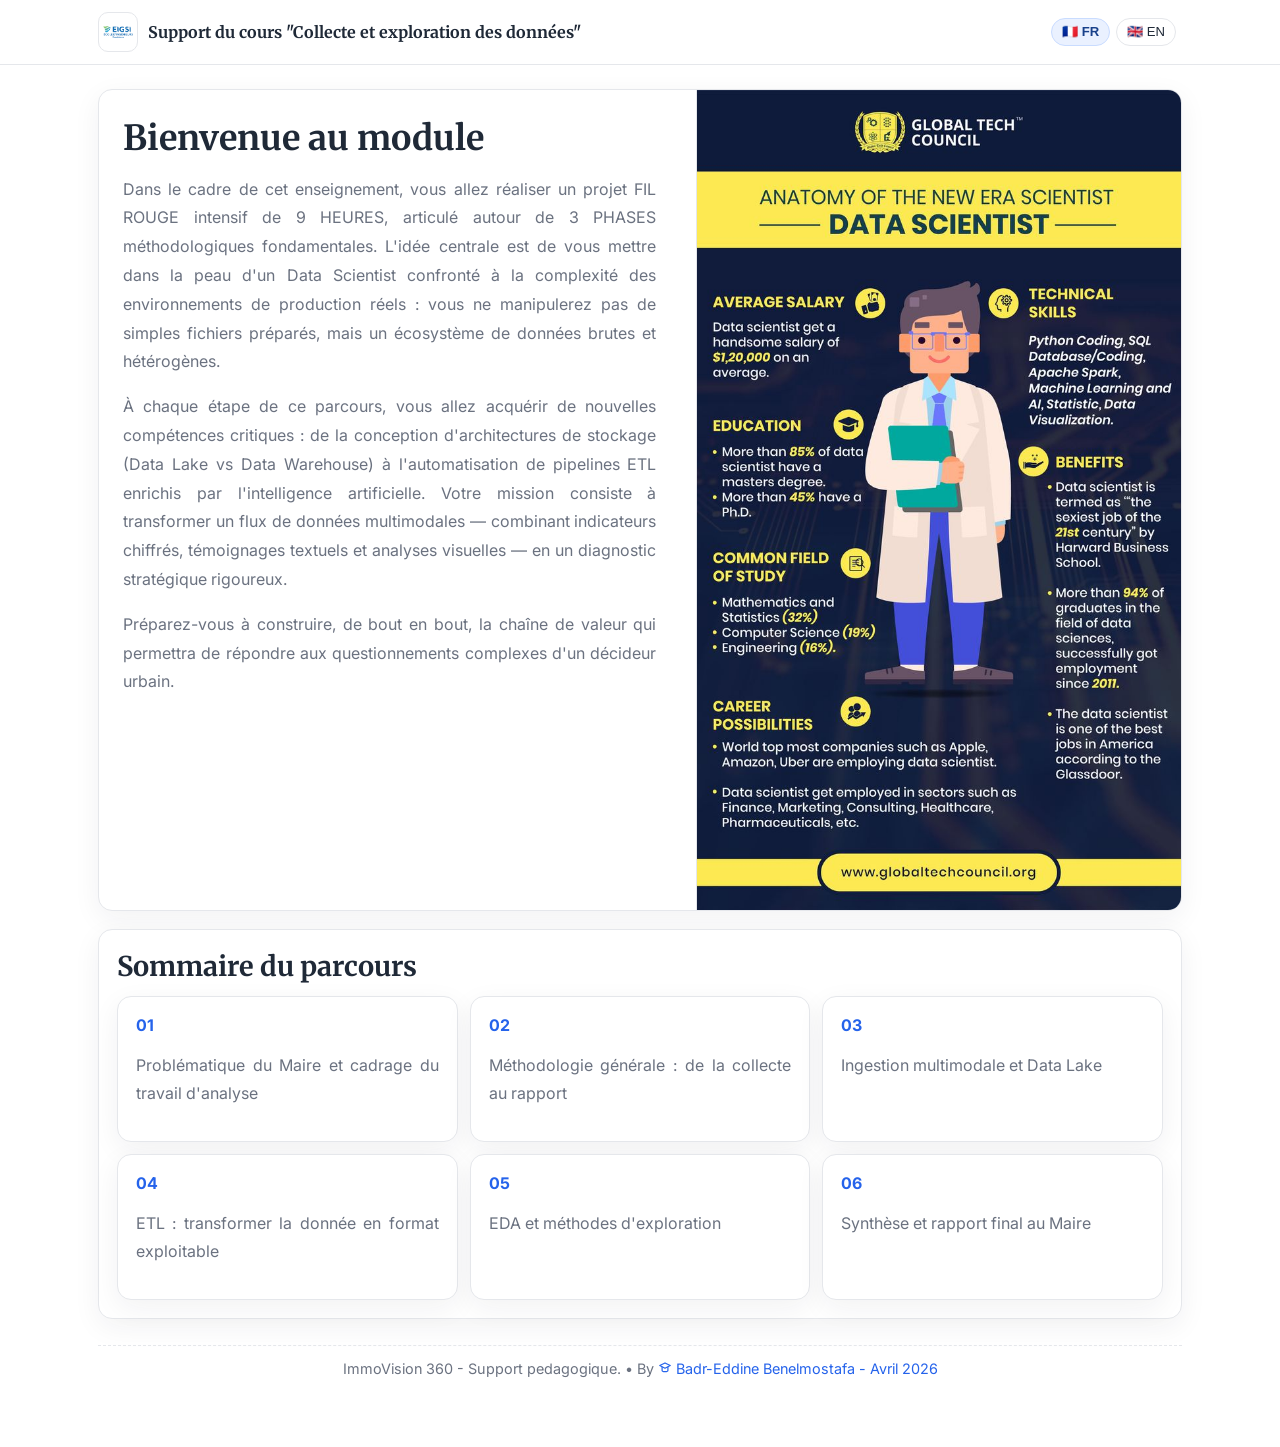
==== commit e64fe21f: "Fix: Index" ====
--- a/index.html
+++ b/index.html
@@ -3,7 +3,7 @@
 <head>
   <meta charset="UTF-8" />
   <meta name="viewport" content="width=device-width, initial-scale=1.0" />
-  <title>ImmoVision 360 - Livre Web</title>
+  <title>ImmoVision 360 - Support de cours</title>
   <link rel="preconnect" href="https://fonts.googleapis.com" />
   <link rel="preconnect" href="https://fonts.gstatic.com" crossorigin />
   <link href="https://fonts.googleapis.com/css2?family=Merriweather:wght@400;700&family=Inter:wght@300;400;600;700&display=swap" rel="stylesheet" />
@@ -13,1893 +13,63 @@
   <header class="topbar">
     <div class="topbar-inner">
       <div class="brand">
-        <img class="brand-logo" src="logo.png" alt="Logo cours" onerror="this.style.display='none'" />
-        <div class="brand-text">ImmoVision 360 - Support du cours "Collecte et exploration des donnees"</div>
-      </div>
-      <div class="top-links">
-        <span class="chip">Livre Web</span>
-        <span class="chip">Theme clair</span>
+        <img class="brand-logo" src="Figures/logo.png" alt="Logo cours" onerror="this.style.display='none'" />
+        <div class="brand-text">Support du cours "Collecte et exploration des données"</div>
       </div>
     </div>
   </header>
-
   <main class="container">
     <section class="hero">
       <div class="hero-content">
-        <h1>Un projet fil rouge sous format livre interactif</h1>
+        <h1>Bienvenue au module</h1>
         <p class="lead">
-          Tu vas parcourir une web app en chapitres, comme un livre moderne: chaque page raconte une partie du projet,
-          avec contexte metier, methodologie, schemas pedagogiques et consignes techniques.
+          Dans le cadre de cet enseignement, vous allez réaliser un projet FIL ROUGE intensif de 9 HEURES,
+          articulé autour de 3 PHASES méthodologiques fondamentales. L'idée centrale est de vous mettre dans la peau d'un
+          Data Scientist confronté à la complexité des environnements de production réels : vous ne manipulerez pas de simples
+          fichiers préparés, mais un écosystème de données brutes et hétérogènes.
         </p>
-        <ul class="cover-list">
-          <li>Chapitre 1: Problematique et mise en situation</li>
-          <li>Chapitre 2: Methodologie generale (Problematique -> Collecte -> ETL -> Analyse)</li>
-          <li>Chapitre 3: Phase 1 - Collecte</li>
-          <li>Chapitre 4: Phase 2 - ETL multimodal</li>
-          <li>Chapitre 5: Phase 3 - Analyse exploratoire & impact</li>
-          <li>Chapitre 6: Livrables, evaluation et conclusions</li>
-        </ul>
-        <div class="btn-row">
-          <a class="btn btn-primary" href="pages/01-introduction.html">Ouvrir le livre</a>
-          <a class="btn btn-soft" href="#sommaire">Voir le sommaire</a>
-          <a class="btn btn-soft" id="resumeReading" style="display:none">Reprendre la lecture</a>
-        </div>
+        <p class="lead">
+          À chaque étape de ce parcours, vous allez acquérir de nouvelles compétences critiques : de la conception
+          d'architectures de stockage (Data Lake vs Data Warehouse) à l'automatisation de pipelines ETL enrichis par l'intelligence
+          artificielle. Votre mission consiste à transformer un flux de données multimodales — combinant indicateurs chiffrés,
+          témoignages textuels et analyses visuelles — en un diagnostic stratégique rigoureux.
+        </p>
+        <p class="lead">
+          Préparez-vous à construire, de bout en bout, la chaîne de valeur qui permettra de répondre aux questionnements complexes
+          d'un décideur urbain.
+        </p>
+        <!-- Boutons de navigation volontairement supprimes pour rester minimal -->
       </div>
-      <img class="cover-image" src="https://images.unsplash.com/photo-1486406146926-c627a92ad1ab?auto=format&fit=crop&w=1400&q=80" alt="Ville et intelligence territoriale" />
+      <img class="cover-image" src="Figures/Fig1.jpg" alt="Infographie Data Scientist: roles, competences et perspectives" />
     </section>
-
     <section id="sommaire" class="card section">
-      <h2>Sommaire du livre</h2>
+      <h2>Sommaire du parcours</h2>
       <div class="grid-3">
-        <a class="card" href="pages/01-introduction.html"><strong>01</strong><p>Introduction narrative et questionnements</p></a>
-        <a class="card" href="pages/02-methodologie.html"><strong>02</strong><p>Methodologie generale du projet</p></a>
-        <a class="card" href="pages/03-collecte.html"><strong>03</strong><p>Phase 1: collecte et architecture de la donnee</p></a>
-        <a class="card" href="pages/04-etl.html"><strong>04</strong><p>Phase 2: ETL multimodal et schema SQL</p></a>
-        <a class="card" href="pages/05-exploration.html"><strong>05</strong><p>Phase 3: EDA, indicateurs et recommandations</p></a>
-        <a class="card" href="pages/06-conclusion.html"><strong>06</strong><p>Livrables, grille d'evaluation, synthese finale</p></a>
+        <a class="card" href="pages/01-introduction.html"><strong>01</strong><p>Problématique du Maire et cadrage du travail d'analyse</p></a>
+        <a class="card" href="pages/02-methodologie.html"><strong>02</strong><p>Méthodologie générale : de la collecte au rapport</p></a>
+        <a class="card" href="pages/03-collecte.html"><strong>03</strong><p>Ingestion multimodale et Data Lake </p></a>
+        <a class="card" href="pages/04-etl.html"><strong>04</strong><p>ETL : transformer la donnée en format exploitable</p></a>
+        <a class="card" href="pages/05-exploration.html"><strong>05</strong><p>EDA et méthodes d'exploration </p></a>
+        <a class="card" href="pages/06-conclusion.html"><strong>06</strong><p>Synthèse et rapport final au Maire</p></a>
       </div>
     </section>
-    <footer>ImmoVision 360 - Livre Web pedagogique, design soft et epure.</footer>
+    <footer>
+      ImmoVision 360 - Support pedagogique.
+      <span aria-hidden="true"> • </span>
+      By
+      <a
+        href="https://scholar.google.com/citations?user=EdTFt2UAAAAJ&hl=fr"
+        target="_blank"
+        rel="noopener noreferrer"
+      >
+        <svg width="14" height="14" viewBox="0 0 24 24" fill="none" xmlns="http://www.w3.org/2000/svg" aria-hidden="true">
+          <path d="M3 9.5L12 5l9 4.5-9 4.5-9-4.5Z" stroke="currentColor" stroke-width="2" stroke-linejoin="round"/>
+          <path d="M7 12v6c0 .8 2.2 2 5 2s5-1.2 5-2v-6" stroke="currentColor" stroke-width="2" stroke-linecap="round"/>
+        </svg>
+        <span>Badr-Eddine Benelmostafa - Avril 2026</span>
+      </a>
+    </footer>
   </main>
   <script src="assets/js/app.js"></script>
 </body>
 </html>
-<!DOCTYPE html>
-<html lang="fr">
-<head>
-  <meta charset="UTF-8" />
-  <meta name="viewport" content="width=device-width, initial-scale=1.0" />
-  <title>ImmoVision 360 - Collecte et exploration des donnees</title>
-  <link rel="preconnect" href="https://fonts.googleapis.com" />
-  <link rel="preconnect" href="https://fonts.gstatic.com" crossorigin />
-  <link href="https://fonts.googleapis.com/css2?family=Merriweather:wght@400;700&family=Inter:wght@300;400;600;700&display=swap" rel="stylesheet" />
-  <link href="https://cdn.jsdelivr.net/npm/prismjs@1.29.0/themes/prism.min.css" rel="stylesheet" />
-  <script defer src="https://cdn.jsdelivr.net/npm/prismjs@1.29.0/prism.min.js"></script>
-  <script defer src="https://cdn.jsdelivr.net/npm/prismjs@1.29.0/components/prism-sql.min.js"></script>
-  <script defer src="https://cdn.jsdelivr.net/npm/prismjs@1.29.0/components/prism-bash.min.js"></script>
-  <style>
-    :root { --bg:#fff; --surface:#fff; --surface-2:#f8fbff; --text:#1b2432; --muted:#586173; --border:#dbe3ef; --accent:#2c74d8; --accent-soft:#e8f1ff; --shadow:0 8px 24px rgba(32,57,92,.06); --radius:14px; --maxw:1120px; }
-    * { box-sizing:border-box; } html { scroll-behavior:smooth; }
-    body { margin:0; font-family:Inter,Arial,sans-serif; color:var(--text); background:#fff; }
-    a { color:var(--accent); text-decoration:none; } a:hover { text-decoration:underline; }
-    .topbar { position:sticky; top:0; z-index:1000; background:#fff; border-bottom:1px solid var(--border); }
-    .topbar-inner { max-width:var(--maxw); margin:0 auto; padding:12px 20px; display:flex; align-items:center; justify-content:space-between; gap:14px; }
-    .brand-wrap { display:flex; align-items:center; gap:12px; min-width:0; }
-    .brand-logo { width:42px; height:42px; border-radius:10px; object-fit:contain; background:#fff; border:1px solid var(--border); padding:4px; }
-    .brand-title { font-family:Merriweather,serif; font-size:1rem; font-weight:700; white-space:nowrap; overflow:hidden; text-overflow:ellipsis; }
-    .pill { font-size:.84rem; color:#184279; background:var(--accent-soft); border:1px solid #cce0ff; border-radius:999px; padding:8px 12px; white-space:nowrap; }
-    .container { max-width:var(--maxw); margin:0 auto; padding:24px 20px 80px; background:#fff; }
-    .hero { background:#fff; border:1px solid var(--border); border-radius:var(--radius); overflow:hidden; box-shadow:var(--shadow); margin-bottom:28px; display:grid; grid-template-columns:1.2fr 1fr; gap:20px; }
-    .hero-content { padding:26px; }
-    .hero h1 { margin:0 0 10px; font-family:Merriweather,serif; font-size:clamp(1.5rem,2.7vw,2.2rem); line-height:1.25; }
-    .subtitle { margin:0 0 12px; color:var(--muted); line-height:1.75; }
-    .hero img { width:100%; height:100%; object-fit:cover; min-height:280px; border-left:1px solid var(--border); }
-    .cta-row { display:flex; gap:10px; flex-wrap:wrap; }
-    button,.btn { border:1px solid transparent; background:var(--accent); color:#fff; padding:10px 14px; border-radius:10px; font-weight:600; cursor:pointer; transition:.2s ease; font-size:.94rem; }
-    button:hover,.btn:hover { transform:translateY(-1px); filter:brightness(1.05); text-decoration:none; }
-    .btn-outline { background:#fff; color:var(--text); border-color:var(--border); }
-    .progress-wrap { margin:6px 0 24px; }
-    .progress-text { font-size:.9rem; color:var(--muted); margin-bottom:6px; }
-    .progress-bar { height:8px; border:1px solid var(--border); border-radius:999px; background:#edf2fa; overflow:hidden; }
-    .progress { width:0; height:100%; background:linear-gradient(90deg,#2c74d8,#4b95fd); transition:width .35s ease; }
-    section.chapter { background:#fff; border:1px solid var(--border); border-radius:var(--radius); box-shadow:var(--shadow); padding:22px; margin:18px 0; scroll-margin-top:90px; }
-    .chapter-header { display:flex; align-items:center; justify-content:space-between; gap:12px; margin-bottom:10px; }
-    .chapter h2 { margin:0; font-family:Merriweather,serif; font-size:clamp(1.2rem,2.1vw,1.7rem); }
-    .chapter-tag { border-radius:999px; padding:6px 11px; font-size:.78rem; font-weight:700; color:#124489; background:#ebf3ff; border:1px solid #d2e4ff; }
-    .chapter-grid { display:grid; grid-template-columns:1fr 1fr; gap:18px; align-items:start; }
-    .chapter p,.chapter li { color:var(--muted); line-height:1.76; font-size:.97rem; }
-    .narrative { background:#f4f8ff; border:1px solid #dbe9ff; border-left:4px solid var(--accent); border-radius:10px; padding:12px 14px; color:#32435e; margin:8px 0 12px; }
-    .focus-box { background:#f8fbff; border:1px dashed #bfd7fb; border-radius:10px; padding:10px 12px; margin:10px 0; color:#3b4b66; }
-    .chapter img,.schema-card img { width:100%; border-radius:12px; border:1px solid var(--border); object-fit:cover; background:#f6f8fb; }
-    .chapter img { height:280px; }
-    details { background:var(--surface-2); border:1px solid var(--border); border-radius:12px; padding:10px 12px; margin:10px 0; }
-    summary { cursor:pointer; font-weight:600; color:#22304a; }
-    pre { border-radius:11px !important; border:1px solid #d6e3f7; background:#f8fbff !important; }
-    .schema-grid { display:grid; grid-template-columns:repeat(3,1fr); gap:12px; margin-top:8px; }
-    .schema-card { border:1px solid var(--border); border-radius:12px; background:#fff; overflow:hidden; }
-    .schema-card img { height:170px; }
-    .schema-body { padding:10px; }
-    .schema-title { margin:0 0 6px; font-weight:700; font-size:.92rem; color:#293858; }
-    .chapter-nav { margin-top:12px; display:flex; justify-content:flex-end; gap:10px; }
-    .footer { text-align:center; color:var(--muted); font-size:.88rem; margin-top:24px; padding-top:18px; border-top:1px dashed var(--border); background:#fff; }
-    @media (max-width:970px){ .hero,.chapter-grid{grid-template-columns:1fr;} .hero img{border-left:0;border-top:1px solid var(--border);min-height:220px;} .chapter img{height:220px;} .schema-grid{grid-template-columns:1fr;} .pill{display:none;} }
-  </style>
-</head>
-<body>
-  <header class="topbar"><div class="topbar-inner"><div class="brand-wrap"><img class="brand-logo" src="logo.png" alt="Logo du cours" onerror="this.onerror=null;this.src='https://images.unsplash.com/photo-1497366216548-37526070297c?auto=format&fit=crop&w=300&q=80';" /><div class="brand-title">ImmoVision 360 - Support pour le cours "Collecte et exploration des donnees"</div></div><div class="pill">Projet fil rouge | 9h | Donnees multimodales</div></div></header>
-  <main class="container">
-    <section class="hero" id="hero"><div class="hero-content"><h1>ImmoVision 360 - L'Intelligence Territoriale</h1><p class="subtitle">Support narratif en theme clair et epure.</p><div class="focus-box"><strong>Role :</strong> Lead Data Engineer pour diagnostiquer la gentrification.</div><div class="cta-row"><button id="startBtn">Commencer la lecture guidee</button><a class="btn btn-outline" href="#chap-problematique">Aller a la problematique</a></div></div><img src="https://images.unsplash.com/photo-1486406146926-c627a92ad1ab?auto=format&fit=crop&w=1400&q=80" alt="Ville et developpement urbain" /></section>
-    <div class="progress-wrap"><div class="progress-text" id="progressText">Progression: 0 / 5 sections</div><div class="progress-bar"><div class="progress" id="progressBar"></div></div></div>
-    <section class="chapter" id="chap-problematique" data-step><div class="chapter-header"><h2>1) Problematique</h2><span class="chapter-tag">Contexte</span></div><p class="narrative">Croiser prix, avis et images pour identifier les signaux de gentrification.</p><div class="chapter-nav"><button class="next-btn">Suivant</button></div></section>
-    <section class="chapter" id="chap-methodo" data-step><div class="chapter-header"><h2>2) Methodologie generale</h2><span class="chapter-tag">Cadre</span></div><div class="schema-grid"><article class="schema-card"><img src="schema-collecte.png" alt="Schema collecte" /><div class="schema-body"><h3 class="schema-title">Collecte</h3></div></article><article class="schema-card"><img src="schema-etl.png" alt="Schema ETL" /><div class="schema-body"><h3 class="schema-title">ETL</h3></div></article><article class="schema-card"><img src="schema-analyse.png" alt="Schema analyse" /><div class="schema-body"><h3 class="schema-title">Analyse</h3></div></article></div><div class="chapter-nav"><button class="next-btn">Suivant</button></div></section>
-    <section class="chapter" id="chap-phase1" data-step><div class="chapter-header"><h2>3) Phase 1 - Collecte</h2><span class="chapter-tag">Collecte</span></div><pre><code class="language-bash">docker compose up -d
-docker ps</code></pre><div class="chapter-nav"><button class="next-btn">Suivant</button></div></section>
-    <section class="chapter" id="chap-phase2" data-step><div class="chapter-header"><h2>4) Phase 2 - ETL</h2><span class="chapter-tag">Transformation</span></div><pre><code class="language-sql">CREATE TABLE mart_property_signals (
-  property_id TEXT PRIMARY KEY,
-  sentiment_score NUMERIC(5,3)
-);</code></pre><div class="chapter-nav"><button class="next-btn">Suivant</button></div></section>
-    <section class="chapter" id="chap-phase3" data-step><div class="chapter-header"><h2>5) Phase 3 - Analyse</h2><span class="chapter-tag">EDA</span></div><div class="chapter-nav"><a class="btn btn-outline" href="#hero">Revenir en haut</a></div></section>
-    <footer class="footer">Support pour le cours "Collecte et exploration des donnees" - ImmoVision 360</footer>
-  </main>
-  <script>
-    (function(){
-      const sections=[...document.querySelectorAll("[data-step]")], nextButtons=document.querySelectorAll(".next-btn"), startBtn=document.getElementById("startBtn"), progressBar=document.getElementById("progressBar"), progressText=document.getElementById("progressText");
-      function updateProgress(){ const trigger=window.innerHeight*0.46; let done=0; sections.forEach(sec=>{ if(sec.getBoundingClientRect().top<trigger) done++; }); const pct=Math.min(100,Math.round(done/sections.length*100)); progressBar.style.width=pct+"%"; progressText.textContent="Progression: "+done+" / "+sections.length+" sections"; }
-      function goNext(current){ const i=sections.indexOf(current); if(i>=0 && i<sections.length-1) sections[i+1].scrollIntoView({behavior:"smooth",block:"start"}); }
-      nextButtons.forEach(btn=>btn.addEventListener("click",e=>goNext(e.target.closest("[data-step]")));
-      if(startBtn){ startBtn.addEventListener("click",()=>document.getElementById("chap-problematique").scrollIntoView({behavior:"smooth",block:"start"}));}
-      window.addEventListener("scroll",updateProgress,{passive:true}); window.addEventListener("load",updateProgress); updateProgress();
-    })();
-  </script>
-</body>
-</html>
-<!DOCTYPE html>
-<html lang="fr">
-<head>
-  <meta charset="UTF-8" />
-  <meta name="viewport" content="width=device-width, initial-scale=1.0" />
-  <title>ImmoVision 360 - Collecte et exploration des donnees</title>
-
-  <link rel="preconnect" href="https://fonts.googleapis.com" />
-  <link rel="preconnect" href="https://fonts.gstatic.com" crossorigin />
-  <link href="https://fonts.googleapis.com/css2?family=Merriweather:wght@400;700&family=Inter:wght@300;400;600;700&display=swap" rel="stylesheet" />
-
-  <link href="https://cdn.jsdelivr.net/npm/prismjs@1.29.0/themes/prism.min.css" rel="stylesheet" />
-  <script defer src="https://cdn.jsdelivr.net/npm/prismjs@1.29.0/prism.min.js"></script>
-  <script defer src="https://cdn.jsdelivr.net/npm/prismjs@1.29.0/components/prism-sql.min.js"></script>
-  <script defer src="https://cdn.jsdelivr.net/npm/prismjs@1.29.0/components/prism-bash.min.js"></script>
-
-  <style>
-    :root {
-      --bg: #ffffff;
-      --surface: #ffffff;
-      --surface-2: #f8fbff;
-      --text: #1b2432;
-      --muted: #586173;
-      --border: #dbe3ef;
-      --accent: #2c74d8;
-      --accent-soft: #e8f1ff;
-      --shadow: 0 8px 24px rgba(32, 57, 92, 0.06);
-      --radius: 14px;
-      --maxw: 1120px;
-    }
-
-    * { box-sizing: border-box; }
-    html { scroll-behavior: smooth; }
-    body {
-      margin: 0;
-      font-family: Inter, Arial, sans-serif;
-      color: var(--text);
-      background: var(--bg);
-    }
-
-    a { color: var(--accent); text-decoration: none; }
-    a:hover { text-decoration: underline; }
-
-    .topbar {
-      position: sticky;
-      top: 0;
-      z-index: 1000;
-      background: #ffffff;
-      border-bottom: 1px solid var(--border);
-    }
-    .topbar-inner {
-      max-width: var(--maxw);
-      margin: 0 auto;
-      padding: 12px 20px;
-      display: flex;
-      align-items: center;
-      justify-content: space-between;
-      gap: 14px;
-    }
-    .brand-wrap {
-      display: flex;
-      align-items: center;
-      gap: 12px;
-      min-width: 0;
-    }
-    .brand-logo {
-      width: 42px;
-      height: 42px;
-      border-radius: 10px;
-      object-fit: contain;
-      background: #fff;
-      border: 1px solid var(--border);
-      padding: 4px;
-    }
-    .brand-title {
-      font-family: Merriweather, serif;
-      font-size: 1rem;
-      font-weight: 700;
-      white-space: nowrap;
-      overflow: hidden;
-      text-overflow: ellipsis;
-    }
-    .pill {
-      font-size: 0.84rem;
-      color: #184279;
-      background: var(--accent-soft);
-      border: 1px solid #cce0ff;
-      border-radius: 999px;
-      padding: 8px 12px;
-      white-space: nowrap;
-    }
-
-    .container {
-      max-width: var(--maxw);
-      margin: 0 auto;
-      padding: 24px 20px 80px;
-      background: #fff;
-    }
-
-    .hero {
-      background: #fff;
-      border: 1px solid var(--border);
-      border-radius: var(--radius);
-      overflow: hidden;
-      box-shadow: var(--shadow);
-      margin-bottom: 28px;
-      display: grid;
-      grid-template-columns: 1.2fr 1fr;
-      gap: 20px;
-    }
-    .hero-content { padding: 26px; }
-    .hero h1 {
-      margin: 0 0 10px;
-      font-family: Merriweather, serif;
-      font-size: clamp(1.5rem, 2.7vw, 2.2rem);
-      line-height: 1.25;
-    }
-    .subtitle {
-      margin: 0 0 12px;
-      color: var(--muted);
-      line-height: 1.75;
-    }
-    .hero img {
-      width: 100%;
-      height: 100%;
-      object-fit: cover;
-      min-height: 280px;
-      border-left: 1px solid var(--border);
-    }
-
-    .cta-row { display: flex; gap: 10px; flex-wrap: wrap; }
-    button, .btn {
-      border: 1px solid transparent;
-      background: var(--accent);
-      color: #fff;
-      padding: 10px 14px;
-      border-radius: 10px;
-      font-weight: 600;
-      cursor: pointer;
-      transition: 0.2s ease;
-      font-size: 0.94rem;
-    }
-    button:hover, .btn:hover { transform: translateY(-1px); filter: brightness(1.05); text-decoration: none; }
-    .btn-outline {
-      background: #fff;
-      color: var(--text);
-      border-color: var(--border);
-    }
-
-    .progress-wrap { margin: 6px 0 24px; }
-    .progress-text { font-size: 0.9rem; color: var(--muted); margin-bottom: 6px; }
-    .progress-bar {
-      height: 8px;
-      border: 1px solid var(--border);
-      border-radius: 999px;
-      background: #edf2fa;
-      overflow: hidden;
-    }
-    .progress {
-      width: 0%;
-      height: 100%;
-      background: linear-gradient(90deg, #2c74d8, #4b95fd);
-      transition: width 0.35s ease;
-    }
-
-    section.chapter {
-      background: #fff;
-      border: 1px solid var(--border);
-      border-radius: var(--radius);
-      box-shadow: var(--shadow);
-      padding: 22px;
-      margin: 18px 0;
-      scroll-margin-top: 90px;
-    }
-    .chapter-header {
-      display: flex;
-      align-items: center;
-      justify-content: space-between;
-      gap: 12px;
-      margin-bottom: 10px;
-    }
-    .chapter h2 {
-      margin: 0;
-      font-family: Merriweather, serif;
-      font-size: clamp(1.2rem, 2.1vw, 1.7rem);
-    }
-    .chapter-tag {
-      border-radius: 999px;
-      padding: 6px 11px;
-      font-size: 0.78rem;
-      font-weight: 700;
-      color: #124489;
-      background: #ebf3ff;
-      border: 1px solid #d2e4ff;
-    }
-    .chapter-grid {
-      display: grid;
-      grid-template-columns: 1fr 1fr;
-      gap: 18px;
-      align-items: start;
-    }
-    .chapter p, .chapter li {
-      color: var(--muted);
-      line-height: 1.76;
-      font-size: 0.97rem;
-    }
-    .chapter ul { margin-top: 8px; }
-
-    .narrative {
-      background: #f4f8ff;
-      border: 1px solid #dbe9ff;
-      border-left: 4px solid var(--accent);
-      border-radius: 10px;
-      padding: 12px 14px;
-      color: #32435e;
-      margin: 8px 0 12px;
-    }
-    .focus-box {
-      background: #f8fbff;
-      border: 1px dashed #bfd7fb;
-      border-radius: 10px;
-      padding: 10px 12px;
-      margin: 10px 0;
-      color: #3b4b66;
-    }
-
-    .chapter img, .schema-card img {
-      width: 100%;
-      border-radius: 12px;
-      border: 1px solid var(--border);
-      object-fit: cover;
-      background: #f6f8fb;
-    }
-    .chapter img { height: 280px; }
-
-    details {
-      background: var(--surface-2);
-      border: 1px solid var(--border);
-      border-radius: 12px;
-      padding: 10px 12px;
-      margin: 10px 0;
-    }
-    summary {
-      cursor: pointer;
-      font-weight: 600;
-      color: #22304a;
-    }
-
-    pre {
-      border-radius: 11px !important;
-      border: 1px solid #d6e3f7;
-      background: #f8fbff !important;
-    }
-    code { font-size: 0.9rem; }
-
-    .schema-grid {
-      display: grid;
-      grid-template-columns: repeat(3, 1fr);
-      gap: 12px;
-      margin-top: 8px;
-    }
-    .schema-card {
-      border: 1px solid var(--border);
-      border-radius: 12px;
-      background: #fff;
-      overflow: hidden;
-    }
-    .schema-card img { height: 170px; }
-    .schema-body { padding: 10px; }
-    .schema-title {
-      margin: 0 0 6px;
-      font-weight: 700;
-      font-size: 0.92rem;
-      color: #293858;
-    }
-    .schema-body p { margin: 0; font-size: 0.9rem; }
-
-    .chapter-nav {
-      margin-top: 12px;
-      display: flex;
-      justify-content: flex-end;
-      gap: 10px;
-    }
-    .footer {
-      text-align: center;
-      color: var(--muted);
-      font-size: 0.88rem;
-      margin-top: 24px;
-      padding-top: 18px;
-      border-top: 1px dashed var(--border);
-      background: #fff;
-    }
-
-    @media (max-width: 970px) {
-      .hero, .chapter-grid { grid-template-columns: 1fr; }
-      .hero img { border-left: 0; border-top: 1px solid var(--border); min-height: 220px; }
-      .chapter img { height: 220px; }
-      .schema-grid { grid-template-columns: 1fr; }
-      .pill { display: none; }
-    }
-  </style>
-</head>
-<body>
-  <header class="topbar">
-    <div class="topbar-inner">
-      <div class="brand-wrap">
-        <img class="brand-logo" src="logo.png" alt="Logo du cours"
-          onerror="this.onerror=null;this.src='https://images.unsplash.com/photo-1497366216548-37526070297c?auto=format&fit=crop&w=300&q=80';" />
-        <div class="brand-title">ImmoVision 360 - Support pour le cours "Collecte et exploration des donnees"</div>
-      </div>
-      <div class="pill">Projet fil rouge | 9h | Donnees multimodales</div>
-    </div>
-  </header>
-
-  <main class="container">
-    <section class="hero" id="hero">
-      <div class="hero-content">
-        <h1>ImmoVision 360 - L'Intelligence Territoriale</h1>
-        <p class="subtitle">
-          Ce support est construit comme une histoire d'ingenierie. L'etudiant devient acteur d'une mission reelle
-          de data engineering et data science au service d'une ville.
-        </p>
-        <div class="focus-box">
-          <strong>Role :</strong> Lead Data Engineer chez UrbaTech missionne par la ville de Casablanca pour comprendre
-          les signaux de gentrification en croisant prix, avis clients et indices visuels des logements.
-        </div>
-        <div class="cta-row">
-          <button id="startBtn">Commencer la lecture guidee</button>
-          <a class="btn btn-outline" href="#chap-problematique">Aller a la problematique</a>
-        </div>
-      </div>
-      <img src="https://images.unsplash.com/photo-1486406146926-c627a92ad1ab?auto=format&fit=crop&w=1400&q=80" alt="Ville et developpement urbain" />
-    </section>
-
-    <div class="progress-wrap" aria-label="Progression du parcours">
-      <div class="progress-text" id="progressText">Progression: 0 / 8 sections</div>
-      <div class="progress-bar"><div class="progress" id="progressBar"></div></div>
-    </div>
-
-    <section class="chapter" id="chap-problematique" data-step>
-      <div class="chapter-header">
-        <h2>1) Problématique narrative</h2>
-        <span class="chapter-tag">Mise en situation</span>
-      </div>
-      <div class="chapter-grid">
-        <div>
-          <p class="narrative">
-            Le Maire dispose de tableaux de prix, mais les decisions prises uniquement sur les chiffres creent des angles morts.
-            Certains quartiers paraissent stables sur le papier, alors que les habitants decrivent une mutation rapide.
-          </p>
-          <ul>
-            <li>Comment relier prix, ressenti client et observation visuelle ?</li>
-            <li>Comment detecter des signaux precoces de gentrification ?</li>
-            <li>Comment communiquer des resultats techniques a un decideur public ?</li>
-          </ul>
-        </div>
-        <img src="https://images.unsplash.com/photo-1517048676732-d65bc937f952?auto=format&fit=crop&w=1400&q=80" alt="Reunion d'analyse et prise de decision" />
-      </div>
-      <div class="chapter-nav"><button class="next-btn">Suivant</button></div>
-    </section>
-
-    <section class="chapter" id="chap-methodo" data-step>
-      <div class="chapter-header">
-        <h2>2) Méthodologie générale</h2>
-        <span class="chapter-tag">Cadre methodologique</span>
-      </div>
-      <div class="schema-grid">
-        <article class="schema-card">
-          <img src="schema-collecte.png" alt="Schema de collecte" onerror="this.onerror=null;this.src='https://images.unsplash.com/photo-1454165804606-c3d57bc86b40?auto=format&fit=crop&w=1200&q=80';" />
-          <div class="schema-body">
-            <h3 class="schema-title">A. Problematique</h3>
-            <p>Definir questions metier, indicateurs, limites et hypotheses.</p>
-          </div>
-        </article>
-        <article class="schema-card">
-          <img src="schema-etl.png" alt="Schema ETL" onerror="this.onerror=null;this.src='https://images.unsplash.com/photo-1516116216624-53e697fedbea?auto=format&fit=crop&w=1200&q=80';" />
-          <div class="schema-body">
-            <h3 class="schema-title">B. Collecte et ETL</h3>
-            <p>Ingestion brute, nettoyage, enrichissement texte/image, chargement SQL.</p>
-          </div>
-        </article>
-        <article class="schema-card">
-          <img src="schema-analyse.png" alt="Schema analyse" onerror="this.onerror=null;this.src='https://images.unsplash.com/photo-1551288049-bebda4e38f71?auto=format&fit=crop&w=1200&q=80';" />
-          <div class="schema-body">
-            <h3 class="schema-title">C. Analyse exploration</h3>
-            <p>EDA, interpretation des signaux, recommandations pour action publique.</p>
-          </div>
-        </article>
-      </div>
-      <div class="chapter-nav"><button class="next-btn">Suivant</button></div>
-    </section>
-
-    <section class="chapter" id="chap-phase1" data-step>
-      <div class="chapter-header">
-        <h2>3) Phase 1 (3h) - Collecte</h2>
-        <span class="chapter-tag">Collecte</span>
-      </div>
-      <div class="chapter-grid">
-        <div>
-          <details><summary>Setup environnement</summary><p>Docker, PostgreSQL, dossier Data Lake, scripts extraction.</p></details>
-          <details><summary>Ingestion</summary><p>Batch versionne, horodatage, controle de schema et journal d'erreurs.</p></details>
-          <pre><code class="language-bash">docker compose up -d
-docker ps</code></pre>
-        </div>
-        <img src="schema-collecte.png" alt="Schema collecte" onerror="this.onerror=null;this.src='https://images.unsplash.com/photo-1454165804606-c3d57bc86b40?auto=format&fit=crop&w=1400&q=80';" />
-      </div>
-      <div class="chapter-nav"><button class="next-btn">Suivant</button></div>
-    </section>
-
-    <section class="chapter" id="chap-phase2" data-step>
-      <div class="chapter-header">
-        <h2>4) Phase 2 (3h) - ETL multimodal</h2>
-        <span class="chapter-tag">Transformation</span>
-      </div>
-      <div class="chapter-grid">
-        <div>
-          <details><summary>Texte -> sentiment</summary><p>Modele pre-entraine, score normalise entre -1 et 1.</p></details>
-          <details><summary>Image -> standing</summary><p>Classification Luxe/Standard avec verification echantillon.</p></details>
-          <pre><code class="language-sql">CREATE TABLE mart_property_signals (
-  property_id TEXT PRIMARY KEY,
-  neighborhood TEXT NOT NULL,
-  price_mad NUMERIC(12,2),
-  sentiment_score NUMERIC(5,3),
-  visual_class TEXT CHECK (visual_class IN ('Luxe', 'Standard')),
-  gentrification_index NUMERIC(6,3),
-  loaded_at TIMESTAMP DEFAULT NOW()
-);</code></pre>
-        </div>
-        <img src="schema-etl.png" alt="Schema ETL" onerror="this.onerror=null;this.src='https://images.unsplash.com/photo-1516116216624-53e697fedbea?auto=format&fit=crop&w=1400&q=80';" />
-      </div>
-      <div class="chapter-nav"><button class="next-btn">Suivant</button></div>
-    </section>
-
-    <section class="chapter" id="chap-phase3" data-step>
-      <div class="chapter-header">
-        <h2>5) Phase 3 (3h) - Analyse exploration</h2>
-        <span class="chapter-tag">EDA</span>
-      </div>
-      <div class="chapter-grid">
-        <div>
-          <details><summary>EDA guidee</summary><p>Histogrammes, comparaisons quartiers, detection d'outliers.</p></details>
-          <details><summary>Rapport au Maire</summary><p>2 pages: contexte, methode, resultats, limites, recommandations.</p></details>
-        </div>
-        <img src="schema-analyse.png" alt="Schema analyse" onerror="this.onerror=null;this.src='https://images.unsplash.com/photo-1551288049-bebda4e38f71?auto=format&fit=crop&w=1400&q=80';" />
-      </div>
-      <div class="chapter-nav"><a class="btn btn-outline" href="#hero">Revenir en haut</a></div>
-    </section>
-
-    <footer class="footer">
-      Support pour le cours "Collecte et exploration des donnees" - Projet fil rouge ImmoVision 360
-    </footer>
-  </main>
-
-  <script>
-    (function () {
-      const sections = Array.from(document.querySelectorAll("[data-step]"));
-      const nextButtons = document.querySelectorAll(".next-btn");
-      const startBtn = document.getElementById("startBtn");
-      const progressBar = document.getElementById("progressBar");
-      const progressText = document.getElementById("progressText");
-
-      function updateProgress() {
-        const trigger = window.innerHeight * 0.46;
-        let done = 0;
-        sections.forEach((sec) => {
-          const rect = sec.getBoundingClientRect();
-          if (rect.top < trigger) done++;
-        });
-        const pct = Math.min(100, Math.round((done / sections.length) * 100));
-        progressBar.style.width = pct + "%";
-        progressText.textContent = "Progression: " + done + " / " + sections.length + " sections";
-      }
-
-      function goNext(currentSection) {
-        const i = sections.indexOf(currentSection);
-        if (i >= 0 && i < sections.length - 1) {
-          sections[i + 1].scrollIntoView({ behavior: "smooth", block: "start" });
-        }
-      }
-
-      nextButtons.forEach((btn) => {
-        btn.addEventListener("click", function (e) {
-          const parent = e.target.closest("[data-step]");
-          goNext(parent);
-        });
-      });
-
-      if (startBtn) {
-        startBtn.addEventListener("click", function () {
-          const first = document.getElementById("chap-problematique");
-          if (first) first.scrollIntoView({ behavior: "smooth", block: "start" });
-        });
-      }
-
-      window.addEventListener("scroll", updateProgress, { passive: true });
-      window.addEventListener("load", updateProgress);
-      updateProgress();
-    })();
-  </script>
-</body>
-</html>
-<!DOCTYPE html>
-<html lang="fr">
-<head>
-  <meta charset="UTF-8" />
-  <meta name="viewport" content="width=device-width, initial-scale=1.0" />
-  <title>ImmoVision 360 - Collecte et exploration des donnees</title>
-
-  <link rel="preconnect" href="https://fonts.googleapis.com" />
-  <link rel="preconnect" href="https://fonts.gstatic.com" crossorigin />
-  <link href="https://fonts.googleapis.com/css2?family=Merriweather:wght@400;700&family=Inter:wght@300;400;600;700&display=swap" rel="stylesheet" />
-
-  <link href="https://cdn.jsdelivr.net/npm/prismjs@1.29.0/themes/prism.min.css" rel="stylesheet" />
-  <script defer src="https://cdn.jsdelivr.net/npm/prismjs@1.29.0/prism.min.js"></script>
-  <script defer src="https://cdn.jsdelivr.net/npm/prismjs@1.29.0/components/prism-sql.min.js"></script>
-  <script defer src="https://cdn.jsdelivr.net/npm/prismjs@1.29.0/components/prism-bash.min.js"></script>
-
-  <style>
-    :root {
-      --bg: #f6f8fc;
-      --surface: #ffffff;
-      --surface-2: #f0f4fb;
-      --text: #1b2432;
-      --muted: #586173;
-      --border: #dbe3ef;
-      --accent: #2c74d8;
-      --accent-soft: #e8f1ff;
-      --ok: #1f8f5f;
-      --shadow: 0 8px 26px rgba(32, 57, 92, 0.08);
-      --radius: 14px;
-      --maxw: 1120px;
-    }
-
-    * { box-sizing: border-box; }
-    html { scroll-behavior: smooth; }
-    body {
-      margin: 0;
-      font-family: Inter, Arial, sans-serif;
-      color: var(--text);
-      background: linear-gradient(180deg, #f8fbff 0%, #f4f7fc 100%);
-    }
-
-    a { color: var(--accent); text-decoration: none; }
-    a:hover { text-decoration: underline; }
-
-    .topbar {
-      position: sticky;
-      top: 0;
-      z-index: 1000;
-      background: rgba(255, 255, 255, 0.92);
-      border-bottom: 1px solid var(--border);
-      backdrop-filter: blur(8px);
-    }
-    .topbar-inner {
-      max-width: var(--maxw);
-      margin: 0 auto;
-      padding: 12px 20px;
-      display: flex;
-      align-items: center;
-      justify-content: space-between;
-      gap: 14px;
-    }
-    .brand-wrap {
-      display: flex;
-      align-items: center;
-      gap: 12px;
-      min-width: 0;
-    }
-    .brand-logo {
-      width: 42px;
-      height: 42px;
-      border-radius: 10px;
-      object-fit: contain;
-      background: #fff;
-      border: 1px solid var(--border);
-      padding: 4px;
-    }
-    .brand-title {
-      font-family: Merriweather, serif;
-      font-size: 1rem;
-      font-weight: 700;
-      white-space: nowrap;
-      overflow: hidden;
-      text-overflow: ellipsis;
-    }
-    .pill {
-      font-size: 0.84rem;
-      color: #184279;
-      background: var(--accent-soft);
-      border: 1px solid #cce0ff;
-      border-radius: 999px;
-      padding: 8px 12px;
-      white-space: nowrap;
-    }
-
-    .container {
-      max-width: var(--maxw);
-      margin: 0 auto;
-      padding: 24px 20px 80px;
-    }
-
-    .hero {
-      background: var(--surface);
-      border: 1px solid var(--border);
-      border-radius: var(--radius);
-      overflow: hidden;
-      box-shadow: var(--shadow);
-      margin-bottom: 28px;
-      display: grid;
-      grid-template-columns: 1.2fr 1fr;
-      gap: 20px;
-    }
-    .hero-content { padding: 26px; }
-    .hero h1 {
-      margin: 0 0 10px;
-      font-family: Merriweather, serif;
-      font-size: clamp(1.5rem, 2.7vw, 2.2rem);
-      line-height: 1.25;
-    }
-    .subtitle {
-      margin: 0 0 12px;
-      color: var(--muted);
-      line-height: 1.75;
-    }
-    .hero img {
-      width: 100%;
-      height: 100%;
-      object-fit: cover;
-      min-height: 280px;
-      border-left: 1px solid var(--border);
-    }
-
-    .cta-row { display: flex; gap: 10px; flex-wrap: wrap; }
-    button, .btn {
-      border: 1px solid transparent;
-      background: var(--accent);
-      color: #fff;
-      padding: 10px 14px;
-      border-radius: 10px;
-      font-weight: 600;
-      cursor: pointer;
-      transition: 0.2s ease;
-      font-size: 0.94rem;
-    }
-    button:hover, .btn:hover { transform: translateY(-1px); filter: brightness(1.05); text-decoration: none; }
-    .btn-outline {
-      background: #fff;
-      color: var(--text);
-      border-color: var(--border);
-    }
-
-    .progress-wrap { margin: 6px 0 24px; }
-    .progress-text { font-size: 0.9rem; color: var(--muted); margin-bottom: 6px; }
-    .progress-bar {
-      height: 8px;
-      border: 1px solid var(--border);
-      border-radius: 999px;
-      background: #edf2fa;
-      overflow: hidden;
-    }
-    .progress {
-      width: 0%;
-      height: 100%;
-      background: linear-gradient(90deg, #2c74d8, #4b95fd);
-      transition: width 0.35s ease;
-    }
-
-    section.chapter {
-      background: var(--surface);
-      border: 1px solid var(--border);
-      border-radius: var(--radius);
-      box-shadow: var(--shadow);
-      padding: 22px;
-      margin: 18px 0;
-      scroll-margin-top: 90px;
-    }
-    .chapter-header {
-      display: flex;
-      align-items: center;
-      justify-content: space-between;
-      gap: 12px;
-      margin-bottom: 10px;
-    }
-    .chapter h2 {
-      margin: 0;
-      font-family: Merriweather, serif;
-      font-size: clamp(1.2rem, 2.1vw, 1.7rem);
-    }
-    .chapter-tag {
-      border-radius: 999px;
-      padding: 6px 11px;
-      font-size: 0.78rem;
-      font-weight: 700;
-      color: #124489;
-      background: #ebf3ff;
-      border: 1px solid #d2e4ff;
-    }
-    .chapter-grid {
-      display: grid;
-      grid-template-columns: 1fr 1fr;
-      gap: 18px;
-      align-items: start;
-    }
-    .chapter p, .chapter li {
-      color: var(--muted);
-      line-height: 1.76;
-      font-size: 0.97rem;
-    }
-    .chapter ul { margin-top: 8px; }
-
-    .narrative {
-      background: #f4f8ff;
-      border: 1px solid #dbe9ff;
-      border-left: 4px solid var(--accent);
-      border-radius: 10px;
-      padding: 12px 14px;
-      color: #32435e;
-      margin: 8px 0 12px;
-    }
-    .focus-box {
-      background: #f8fbff;
-      border: 1px dashed #bfd7fb;
-      border-radius: 10px;
-      padding: 10px 12px;
-      margin: 10px 0;
-    }
-
-    .chapter img, .schema-card img {
-      width: 100%;
-      border-radius: 12px;
-      border: 1px solid var(--border);
-      object-fit: cover;
-      background: #f6f8fb;
-    }
-    .chapter img { height: 280px; }
-
-    details {
-      background: var(--surface-2);
-      border: 1px solid var(--border);
-      border-radius: 12px;
-      padding: 10px 12px;
-      margin: 10px 0;
-    }
-    summary {
-      cursor: pointer;
-      font-weight: 600;
-      color: #22304a;
-    }
-
-    pre {
-      border-radius: 11px !important;
-      border: 1px solid #d6e3f7;
-      background: #f6faff !important;
-    }
-    code { font-size: 0.9rem; }
-
-    .schema-grid {
-      display: grid;
-      grid-template-columns: repeat(3, 1fr);
-      gap: 12px;
-      margin-top: 8px;
-    }
-    .schema-card {
-      border: 1px solid var(--border);
-      border-radius: 12px;
-      background: #fff;
-      overflow: hidden;
-    }
-    .schema-card img { height: 170px; }
-    .schema-body { padding: 10px; }
-    .schema-title {
-      margin: 0 0 6px;
-      font-weight: 700;
-      font-size: 0.92rem;
-      color: #293858;
-    }
-    .schema-body p { margin: 0; font-size: 0.9rem; }
-
-    .chapter-nav {
-      margin-top: 12px;
-      display: flex;
-      justify-content: flex-end;
-      gap: 10px;
-    }
-    .footer {
-      text-align: center;
-      color: var(--muted);
-      font-size: 0.88rem;
-      margin-top: 24px;
-      padding-top: 18px;
-      border-top: 1px dashed var(--border);
-    }
-
-    @media (max-width: 970px) {
-      .hero, .chapter-grid { grid-template-columns: 1fr; }
-      .hero img { border-left: 0; border-top: 1px solid var(--border); min-height: 220px; }
-      .chapter img { height: 220px; }
-      .schema-grid { grid-template-columns: 1fr; }
-      .pill { display: none; }
-    }
-  </style>
-</head>
-<body>
-  <header class="topbar">
-    <div class="topbar-inner">
-      <div class="brand-wrap">
-        <img
-          class="brand-logo"
-          src="logo.png"
-          alt="Logo du cours"
-          onerror="this.onerror=null;this.src='https://images.unsplash.com/photo-1497366216548-37526070297c?auto=format&fit=crop&w=300&q=80';"
-        />
-        <div class="brand-title">ImmoVision 360 - Support pour le cours "Collecte et exploration des donnees"</div>
-      </div>
-      <div class="pill">Projet fil rouge | 9h | Donnees multimodales</div>
-    </div>
-  </header>
-
-  <main class="container">
-    <section class="hero" id="hero">
-      <div class="hero-content">
-        <h1>ImmoVision 360 - L'Intelligence Territoriale</h1>
-        <p class="subtitle">
-          Ce support est construit comme une histoire d'ingenierie. L'etudiant n'est pas "spectateur d'un cours", il devient
-          acteur d'une mission reelle de data engineering et data science au service d'une ville.
-        </p>
-        <div class="focus-box">
-          <strong>Role de l'etudiant :</strong> Lead Data Engineer chez UrbaTech missionne par la ville de Casablanca pour comprendre
-          les signaux de gentrification en croisant prix, avis clients et indices visuels des logements.
-        </div>
-        <div class="cta-row">
-          <button id="startBtn">Commencer la lecture guidee</button>
-          <a class="btn btn-outline" href="#chap-problematique">Aller a la problematique</a>
-        </div>
-      </div>
-      <img src="https://images.unsplash.com/photo-1486406146926-c627a92ad1ab?auto=format&fit=crop&w=1400&q=80" alt="Ville et developpement urbain" />
-    </section>
-
-    <div class="progress-wrap" aria-label="Progression du parcours">
-      <div class="progress-text" id="progressText">Progression: 0 / 8 sections</div>
-      <div class="progress-bar"><div class="progress" id="progressBar"></div></div>
-    </div>
-
-    <section class="chapter" id="chap-problematique" data-step>
-      <div class="chapter-header">
-        <h2>1) Problématique narrative: pourquoi ce projet existe ?</h2>
-        <span class="chapter-tag">Mise en situation</span>
-      </div>
-      <div class="chapter-grid">
-        <div>
-          <p class="narrative">
-            Imagine: le Maire de Casablanca dispose de tableaux de prix, mais les decisions prises uniquement sur les chiffres
-            creent des angles morts. Certains quartiers paraissent stables sur le papier, alors que les habitants signalent
-            une hausse de tension locative et une mutation rapide du standing.
-          </p>
-          <p>
-            La question n'est donc plus seulement <strong>"Combien coute un logement ?"</strong> mais aussi
-            <strong>"Comment evolue l'experience residentielle ?"</strong> et <strong>"Quels signaux precurseurs observer ?"</strong>.
-          </p>
-          <ul>
-            <li>Comment relier un indicateur economique (prix) et un indicateur subjectif (ressenti) ?</li>
-            <li>Comment objectiver une perception visuelle du standing via l'image ?</li>
-            <li>Comment produire un diagnostic fiable, pedagogique et actionnable pour le Maire ?</li>
-          </ul>
-          <div class="focus-box">
-            <strong>Hypothese pedagogique:</strong> une bonne decision publique emerge d'une lecture multimodale des donnees,
-            pas d'une source unique.
-          </div>
-        </div>
-        <img src="https://images.unsplash.com/photo-1517048676732-d65bc937f952?auto=format&fit=crop&w=1400&q=80" alt="Reunion d'analyse et prise de decision" />
-      </div>
-      <div class="chapter-nav"><button class="next-btn">Suivant</button></div>
-    </section>
-
-    <section class="chapter" id="chap-methodo" data-step>
-      <div class="chapter-header">
-        <h2>2) Méthodologie générale du projet</h2>
-        <span class="chapter-tag">Cadre methodologique</span>
-      </div>
-      <div>
-        <p>
-          Le projet suit une logique d'ingenierie en 4 blocs. Ce decoupage aide les etudiants a comprendre que la qualite de
-          l'analyse depend d'abord de la qualite de la collecte et de la transformation.
-        </p>
-        <div class="schema-grid">
-          <article class="schema-card">
-            <img src="schema-collecte.png" alt="Schema de collecte des donnees" onerror="this.onerror=null;this.src='https://images.unsplash.com/photo-1454165804606-c3d57bc86b40?auto=format&fit=crop&w=1200&q=80';" />
-            <div class="schema-body">
-              <h3 class="schema-title">A. Problématique et cadrage</h3>
-              <p>Definir les questions-metier, les indicateurs attendus et les limites de validite du diagnostic.</p>
-            </div>
-          </article>
-          <article class="schema-card">
-            <img src="schema-etl.png" alt="Schema ETL multimodal" onerror="this.onerror=null;this.src='https://images.unsplash.com/photo-1516116216624-53e697fedbea?auto=format&fit=crop&w=1200&q=80';" />
-            <div class="schema-body">
-              <h3 class="schema-title">B. Collecte et ETL</h3>
-              <p>Ingestion des donnees brutes, nettoyage, normalisation, enrichissement texte/image, chargement SQL.</p>
-            </div>
-          </article>
-          <article class="schema-card">
-            <img src="schema-analyse.png" alt="Schema analyse exploratoire" onerror="this.onerror=null;this.src='https://images.unsplash.com/photo-1551288049-bebda4e38f71?auto=format&fit=crop&w=1200&q=80';" />
-            <div class="schema-body">
-              <h3 class="schema-title">C. Analyse et decision</h3>
-              <p>EDA, interpretation des signaux, recommandations et communication pour acteur public non technique.</p>
-            </div>
-          </article>
-        </div>
-        <details>
-          <summary>Lecture pedagogique des schemas</summary>
-          <p>
-            Chaque schema doit etre explique par les etudiants: entrees, sorties, transformations, risques de biais et controle qualite.
-            Ce travail transforme un "dessin technique" en raisonnement d'ingenieur.
-          </p>
-        </details>
-      </div>
-      <div class="chapter-nav"><button class="next-btn">Suivant</button></div>
-    </section>
-
-    <section class="chapter" id="chap-sources" data-step>
-      <div class="chapter-header">
-        <h2>3) Données sources - Construction du Data Lake</h2>
-        <span class="chapter-tag">Sources reelles</span>
-      </div>
-      <div class="chapter-grid">
-        <div>
-          <p>
-            On commence par la matiere premiere. Le Data Lake est la memoire brute du projet:
-            on y deverse les fichiers sans perdre l'etat d'origine.
-          </p>
-          <ul>
-            <li><a href="https://insideairbnb.com/get-the-data/" target="_blank" rel="noopener noreferrer">Inside Airbnb - Portail des donnees</a></li>
-            <li><a href="https://insideairbnb.com/get-the-data/" target="_blank" rel="noopener noreferrer">listings.csv (prix, localisation, caracteristiques)</a></li>
-            <li><a href="https://insideairbnb.com/get-the-data/" target="_blank" rel="noopener noreferrer">reviews.csv (avis textuels clients)</a></li>
-            <li>Dossier d'images du logement (captures annonce / dataset visuel du module)</li>
-          </ul>
-          <details>
-            <summary>Questionnements pedagogiques a poser en classe</summary>
-            <p>
-              Les donnees sont-elles representatives de tous les quartiers ? Quels biais de selection peut-on rencontrer ?
-              Quelle politique de versionnement appliquer pour garantir la reproductibilite ?
-            </p>
-          </details>
-        </div>
-        <img src="https://images.unsplash.com/photo-1495592822108-9e6261896da8?auto=format&fit=crop&w=1400&q=80" alt="Collecte, sources et qualite des donnees" />
-      </div>
-      <div class="chapter-nav"><button class="next-btn">Suivant</button></div>
-    </section>
-
-    <section class="chapter" id="chap-phase1" data-step>
-      <div class="chapter-header">
-        <h2>4) Phase 1 (3h) - La Collecte</h2>
-        <span class="chapter-tag">Collecte</span>
-      </div>
-      <div class="chapter-grid">
-        <div>
-          <p>
-            Ici, l'etudiant apprend que la collecte n'est pas une etape "simple". C'est un acte d'architecture:
-            ce que l'on collecte, comment on le stocke, et comment on le trace conditionne toute l'analyse future.
-          </p>
-          <details>
-            <summary>Consigne A - Setup de l'environnement</summary>
-            <p>Initialiser Docker, PostgreSQL, dossier Data Lake et scripts d'extraction.</p>
-            <pre><code class="language-bash">docker compose up -d
-docker ps
-# verifier que les conteneurs sont operationnels</code></pre>
-          </details>
-          <details>
-            <summary>Consigne B - Strategie d'ingestion</summary>
-            <p>
-              Definir une ingestion batch versionnee (horodatage), avec verifications de schema et journal des erreurs.
-            </p>
-          </details>
-          <details>
-            <summary>Consigne C - Criteres de qualite de collecte</summary>
-            <p>
-              Completeness (valeurs manquantes), coherence geographique, doublons, dates invalides, et qualite des textes.
-            </p>
-          </details>
-        </div>
-        <img src="schema-collecte.png" alt="Schema pedagogique de la phase collecte" onerror="this.onerror=null;this.src='https://images.unsplash.com/photo-1454165804606-c3d57bc86b40?auto=format&fit=crop&w=1400&q=80';" />
-      </div>
-      <div class="chapter-nav"><button class="next-btn">Suivant</button></div>
-    </section>
-
-    <section class="chapter" id="chap-phase2" data-step>
-      <div class="chapter-header">
-        <h2>5) Phase 2 (3h) - ETL Multimodal</h2>
-        <span class="chapter-tag">Transformation intelligente</span>
-      </div>
-      <div class="chapter-grid">
-        <div>
-          <p>
-            La transformation convertit des donnees heterogenes en variables analytiques comparables:
-            score de sentiment, classe visuelle de standing, puis indice composite de gentrification.
-          </p>
-          <details>
-            <summary>Texte vers score de sentiment</summary>
-            <p>
-              Nettoyer les avis, detecter la langue, appliquer un modele pre-entraine, et normaliser le score entre -1 et 1.
-            </p>
-          </details>
-          <details>
-            <summary>Image vers classe de standing (Luxe / Standard)</summary>
-            <p>
-              Extraire des embeddings visuels puis classer, avec validation manuelle sur un echantillon de controle.
-            </p>
-          </details>
-          <details>
-            <summary>Schema SQL cible (a anticiper des le depart)</summary>
-            <pre><code class="language-sql">CREATE TABLE mart_property_signals (
-  property_id TEXT PRIMARY KEY,
-  neighborhood TEXT NOT NULL,
-  price_mad NUMERIC(12,2),
-  sentiment_score NUMERIC(5,3),
-  visual_class TEXT CHECK (visual_class IN ('Luxe', 'Standard')),
-  gentrification_index NUMERIC(6,3),
-  loaded_at TIMESTAMP DEFAULT NOW()
-);</code></pre>
-          </details>
-        </div>
-        <img src="schema-etl.png" alt="Schema pedagogique ETL multimodal" onerror="this.onerror=null;this.src='https://images.unsplash.com/photo-1516116216624-53e697fedbea?auto=format&fit=crop&w=1400&q=80';" />
-      </div>
-      <div class="chapter-nav"><button class="next-btn">Suivant</button></div>
-    </section>
-
-    <section class="chapter" id="chap-phase3" data-step>
-      <div class="chapter-header">
-        <h2>6) Phase 3 (3h) - Analyse exploratoire et impact</h2>
-        <span class="chapter-tag">EDA & recommandations</span>
-      </div>
-      <div class="chapter-grid">
-        <div>
-          <p>
-            Derniere etape: transformer des resultats techniques en arguments comprehensibles pour une decision publique.
-          </p>
-          <details>
-            <summary>Consigne A - EDA guidee</summary>
-            <p>
-              Produire histogrammes de prix, cartes par quartier, comparaisons sentiment/standing, et analyse des outliers.
-            </p>
-          </details>
-          <details>
-            <summary>Consigne B - Rapport au Maire (2 pages)</summary>
-            <p>
-              Rediger: contexte, methodologie, resultats, limites, recommandations. Style clair, sans jargon inutile.
-            </p>
-          </details>
-          <details>
-            <summary>Consigne C - Questionnement critique</summary>
-            <p>
-              Les signaux detectes indiquent-ils une gentrification durable ou un phenomene conjoncturel ?
-              Quelles donnees complementaires faudrait-il ajouter ?
-            </p>
-          </details>
-        </div>
-        <img src="schema-analyse.png" alt="Schema pedagogique analyse exploratoire" onerror="this.onerror=null;this.src='https://images.unsplash.com/photo-1551288049-bebda4e38f71?auto=format&fit=crop&w=1400&q=80';" />
-      </div>
-      <div class="chapter-nav"><button class="next-btn">Suivant</button></div>
-    </section>
-
-    <section class="chapter" id="chap-eval" data-step>
-      <div class="chapter-header">
-        <h2>7) Evaluation et livrables attendus</h2>
-        <span class="chapter-tag">Cadre d'evaluation</span>
-      </div>
-      <div>
-        <ul>
-          <li><strong>Livrable 1:</strong> architecture de collecte documentee (sources, qualite, tracabilite).</li>
-          <li><strong>Livrable 2:</strong> pipeline ETL multimodal reproductible et explicable.</li>
-          <li><strong>Livrable 3:</strong> exploration analytique + rapport d'impact pour decision publique.</li>
-        </ul>
-        <details>
-          <summary>Grille pedagogique suggeree</summary>
-          <p>
-            30% qualite de la collecte, 30% robustesse ETL, 25% qualite de l'analyse exploratoire, 15% clarte du rapport.
-          </p>
-        </details>
-      </div>
-      <div class="chapter-nav"><button class="next-btn">Suivant</button></div>
-    </section>
-
-    <section class="chapter" id="chap-conclusion" data-step>
-      <div class="chapter-header">
-        <h2>8) Conclusion</h2>
-        <span class="chapter-tag">Synthese</span>
-      </div>
-      <p>
-        ImmoVision 360 montre qu'une problematique urbaine doit etre lue a travers plusieurs modalites de donnees.
-        En 9h, l'etudiant traverse la chaine complete: cadrage, collecte, ETL, analyse et communication d'impact.
-      </p>
-      <div class="chapter-nav"><a class="btn btn-outline" href="#hero">Revenir en haut</a></div>
-    </section>
-
-    <footer class="footer">
-      Support pour le cours "Collecte et exploration des donnees" - Projet fil rouge ImmoVision 360
-    </footer>
-  </main>
-
-  <script>
-    (function () {
-      const sections = Array.from(document.querySelectorAll("[data-step]"));
-      const nextButtons = document.querySelectorAll(".next-btn");
-      const startBtn = document.getElementById("startBtn");
-      const progressBar = document.getElementById("progressBar");
-      const progressText = document.getElementById("progressText");
-
-      function updateProgress() {
-        const trigger = window.innerHeight * 0.46;
-        let done = 0;
-        sections.forEach((sec) => {
-          const rect = sec.getBoundingClientRect();
-          if (rect.top < trigger) done++;
-        });
-        const pct = Math.min(100, Math.round((done / sections.length) * 100));
-        progressBar.style.width = pct + "%";
-        progressText.textContent = "Progression: " + done + " / " + sections.length + " sections";
-      }
-
-      function goNext(currentSection) {
-        const i = sections.indexOf(currentSection);
-        if (i >= 0 && i < sections.length - 1) {
-          sections[i + 1].scrollIntoView({ behavior: "smooth", block: "start" });
-        }
-      }
-
-      nextButtons.forEach((btn) => {
-        btn.addEventListener("click", function (e) {
-          const parent = e.target.closest("[data-step]");
-          goNext(parent);
-        });
-      });
-
-      if (startBtn) {
-        startBtn.addEventListener("click", function () {
-          const first = document.getElementById("chap-problematique");
-          if (first) first.scrollIntoView({ behavior: "smooth", block: "start" });
-        });
-      }
-
-      window.addEventListener("scroll", updateProgress, { passive: true });
-      window.addEventListener("load", updateProgress);
-      updateProgress();
-    })();
-  </script>
-</body>
-</html>
-<!DOCTYPE html>
-<html lang="fr">
-<head>
-  <meta charset="UTF-8" />
-  <meta name="viewport" content="width=device-width, initial-scale=1.0" />
-  <title>ImmoVision 360 - Support Interactif</title>
-
-  <!-- Google Fonts -->
-  <link rel="preconnect" href="https://fonts.googleapis.com" />
-  <link rel="preconnect" href="https://fonts.gstatic.com" crossorigin />
-  <link href="https://fonts.googleapis.com/css2?family=Merriweather:wght@400;700&family=Inter:wght@300;400;600;700&display=swap" rel="stylesheet" />
-
-  <!-- Prism.js (Syntax Highlighting) -->
-  <link href="https://cdn.jsdelivr.net/npm/prismjs@1.29.0/themes/prism-tomorrow.min.css" rel="stylesheet" />
-  <script defer src="https://cdn.jsdelivr.net/npm/prismjs@1.29.0/prism.min.js"></script>
-  <script defer src="https://cdn.jsdelivr.net/npm/prismjs@1.29.0/components/prism-sql.min.js"></script>
-  <script defer src="https://cdn.jsdelivr.net/npm/prismjs@1.29.0/components/prism-python.min.js"></script>
-  <script defer src="https://cdn.jsdelivr.net/npm/prismjs@1.29.0/components/prism-bash.min.js"></script>
-
-  <style>
-    :root {
-      --bg: #0f1115;
-      --bg-soft: #171a21;
-      --card: #1d2230;
-      --text: #e9eefb;
-      --muted: #aab4d0;
-      --accent: #74b9ff;
-      --accent-2: #55efc4;
-      --danger: #ff7675;
-      --border: #2b3346;
-      --shadow: 0 10px 30px rgba(0, 0, 0, 0.35);
-      --radius: 16px;
-      --maxw: 1080px;
-    }
-
-    * { box-sizing: border-box; }
-    html, body { margin: 0; padding: 0; background: var(--bg); color: var(--text); font-family: Inter, system-ui, -apple-system, Segoe UI, Roboto, sans-serif; }
-    html { scroll-behavior: smooth; }
-
-    a { color: var(--accent); text-decoration: none; }
-    a:hover { text-decoration: underline; }
-
-    .topbar {
-      position: sticky;
-      top: 0;
-      z-index: 1000;
-      backdrop-filter: blur(10px);
-      background: rgba(15, 17, 21, 0.85);
-      border-bottom: 1px solid var(--border);
-    }
-    .topbar-inner {
-      max-width: var(--maxw);
-      margin: auto;
-      padding: 14px 20px;
-      display: flex;
-      align-items: center;
-      justify-content: space-between;
-      gap: 16px;
-    }
-    .brand {
-      font-family: Merriweather, serif;
-      font-weight: 700;
-      font-size: 1.05rem;
-      letter-spacing: .2px;
-    }
-    .pill {
-      border: 1px solid var(--border);
-      background: var(--bg-soft);
-      color: var(--muted);
-      border-radius: 999px;
-      padding: 8px 12px;
-      font-size: .85rem;
-    }
-
-    .container {
-      max-width: var(--maxw);
-      margin: 0 auto;
-      padding: 24px 20px 80px;
-    }
-
-    .hero {
-      display: grid;
-      grid-template-columns: 1.2fr 1fr;
-      gap: 24px;
-      align-items: center;
-      margin: 20px 0 40px;
-      background: linear-gradient(160deg, rgba(116,185,255,.12), rgba(85,239,196,.08));
-      border: 1px solid var(--border);
-      border-radius: var(--radius);
-      overflow: hidden;
-      box-shadow: var(--shadow);
-    }
-    .hero-content { padding: 28px; }
-    .hero h1 {
-      margin: 0 0 12px;
-      font-family: Merriweather, serif;
-      font-size: clamp(1.5rem, 2.5vw, 2.3rem);
-      line-height: 1.25;
-    }
-    .hero p { color: var(--muted); margin: 0 0 18px; line-height: 1.7; }
-    .hero img {
-      width: 100%;
-      height: 100%;
-      object-fit: cover;
-      min-height: 280px;
-      filter: saturate(1.05) contrast(1.05);
-    }
-
-    .cta-row {
-      display: flex; gap: 10px; flex-wrap: wrap;
-    }
-    button, .btn {
-      cursor: pointer;
-      border: 1px solid transparent;
-      border-radius: 10px;
-      padding: 10px 14px;
-      font-weight: 600;
-      font-size: .95rem;
-      transition: .25s ease;
-      color: #081018;
-      background: var(--accent-2);
-    }
-    button:hover, .btn:hover { transform: translateY(-1px); filter: brightness(1.03); text-decoration: none; }
-    .btn-outline {
-      background: transparent;
-      color: var(--text);
-      border-color: var(--border);
-    }
-
-    .progress-wrap {
-      margin: 14px 0 24px;
-      display: grid;
-      gap: 8px;
-    }
-    .progress-text {
-      color: var(--muted);
-      font-size: .92rem;
-    }
-    .progress-bar {
-      height: 8px;
-      background: #202838;
-      border-radius: 999px;
-      overflow: hidden;
-      border: 1px solid var(--border);
-    }
-    .progress {
-      width: 0%;
-      height: 100%;
-      background: linear-gradient(90deg, var(--accent), var(--accent-2));
-      transition: width .4s ease;
-    }
-
-    section.chapter {
-      margin: 24px 0;
-      background: var(--card);
-      border: 1px solid var(--border);
-      border-radius: var(--radius);
-      padding: 22px;
-      box-shadow: var(--shadow);
-      scroll-margin-top: 90px;
-    }
-    .chapter-header {
-      display: flex;
-      align-items: center;
-      justify-content: space-between;
-      gap: 14px;
-      margin-bottom: 14px;
-    }
-    .chapter h2 {
-      margin: 0;
-      font-size: clamp(1.2rem, 2vw, 1.6rem);
-      font-family: Merriweather, serif;
-    }
-    .chapter-tag {
-      color: #09121f;
-      background: var(--accent);
-      font-weight: 700;
-      border-radius: 999px;
-      padding: 6px 10px;
-      font-size: .78rem;
-      white-space: nowrap;
-    }
-
-    .chapter-grid {
-      display: grid;
-      grid-template-columns: 1fr 1fr;
-      gap: 18px;
-      align-items: start;
-    }
-
-    .chapter img {
-      width: 100%;
-      height: 260px;
-      object-fit: cover;
-      border-radius: 12px;
-      border: 1px solid var(--border);
-    }
-
-    .chapter p, .chapter li {
-      color: var(--muted);
-      line-height: 1.75;
-      font-size: .97rem;
-    }
-
-    .narrative {
-      border-left: 3px solid var(--accent);
-      padding: 8px 0 8px 14px;
-      margin: 8px 0 16px;
-      background: rgba(116,185,255,.06);
-      border-radius: 8px;
-    }
-
-    .links {
-      background: var(--bg-soft);
-      border: 1px solid var(--border);
-      border-radius: 12px;
-      padding: 12px 14px;
-      margin-top: 10px;
-    }
-    .links ul { margin: 8px 0 0; padding-left: 20px; }
-
-    details {
-      border: 1px solid var(--border);
-      border-radius: 12px;
-      padding: 10px 12px;
-      background: #151a27;
-      margin: 10px 0;
-    }
-    details[open] { border-color: #3d4b6a; }
-    summary {
-      cursor: pointer;
-      font-weight: 600;
-      color: var(--text);
-      outline: none;
-    }
-    summary::marker { color: var(--accent); }
-
-    pre {
-      border-radius: 12px !important;
-      border: 1px solid #2d3550;
-      box-shadow: inset 0 0 0 1px rgba(255,255,255,.02);
-    }
-
-    .chapter-nav {
-      margin-top: 14px;
-      display: flex;
-      justify-content: flex-end;
-      gap: 10px;
-    }
-
-    .footer {
-      margin-top: 30px;
-      color: var(--muted);
-      text-align: center;
-      font-size: .9rem;
-      padding: 20px;
-      border-top: 1px dashed var(--border);
-    }
-
-    .highlight {
-      color: var(--text);
-      font-weight: 600;
-    }
-
-    @media (max-width: 920px) {
-      .hero, .chapter-grid { grid-template-columns: 1fr; }
-      .hero img { min-height: 220px; }
-      .chapter img { height: 220px; }
-    }
-  </style>
-</head>
-<body>
-
-  <header class="topbar">
-    <div class="topbar-inner">
-      <div class="brand">ImmoVision 360 • Support Interactif</div>
-      <div class="pill">Projet fil rouge • 9h • Data multimodale</div>
-    </div>
-  </header>
-
-  <main class="container">
-    <section class="hero" id="hero">
-      <div class="hero-content">
-        <h1>ImmoVision 360 — L'Intelligence Territoriale</h1>
-        <p>
-          Un parcours immersif pour former des ingénieurs à la <span class="highlight">collecte</span>, la
-          <span class="highlight">transformation</span> et l'<span class="highlight">exploration</span> de données multimodales
-          (tabulaire, texte, image) dans un cas réel d'audit immobilier urbain.
-        </p>
-        <div class="cta-row">
-          <button id="startBtn">Démarrer le parcours</button>
-          <a class="btn btn-outline" href="#chap-intro">Aller à l'introduction</a>
-        </div>
-      </div>
-      <img src="https://images.unsplash.com/photo-1486406146926-c627a92ad1ab?auto=format&fit=crop&w=1400&q=80"
-           alt="Vue urbaine moderne de Casablanca symbolisant l'intelligence territoriale" />
-    </section>
-
-    <div class="progress-wrap" aria-label="Progression du cours">
-      <div class="progress-text" id="progressText">Progression: 0 / 6 sections</div>
-      <div class="progress-bar"><div class="progress" id="progressBar"></div></div>
-    </div>
-
-    <!-- 1. Introduction -->
-    <section class="chapter" id="chap-intro" data-step>
-      <div class="chapter-header">
-        <h2>Introduction & Problématique</h2>
-        <span class="chapter-tag">Contexte mission</span>
-      </div>
-      <div class="chapter-grid">
-        <div>
-          <p class="narrative">
-            <strong>Imagine que tu es Lead Data Engineer chez UrbaTech.</strong> La ville de Casablanca te missionne pour auditer
-            le marché immobilier. Le problème: les chiffres seuls ne disent pas tout. Il faut croiser les prix,
-            le ressenti des clients (texte) et l'état visuel des bâtiments (images) pour identifier les zones de gentrification.
-          </p>
-          <p>
-            Cette mission simule une situation professionnelle complète: interpréter un phénomène urbain complexe avec des données
-            de nature différente, puis produire une recommandation intelligible pour un décideur public.
-          </p>
-          <ul>
-            <li><strong>Question centrale:</strong> où les signaux de gentrification sont-ils les plus visibles ?</li>
-            <li><strong>Objectif pédagogique:</strong> relier ingénierie data, IA appliquée et aide à la décision.</li>
-            <li><strong>Livrable final:</strong> un rapport de synthèse orienté action publique.</li>
-          </ul>
-        </div>
-        <img src="https://images.unsplash.com/photo-1518005020951-eccb494ad742?auto=format&fit=crop&w=1400&q=80"
-             alt="Collecte et lecture de données dans un contexte urbain" />
-      </div>
-      <div class="chapter-nav">
-        <button class="next-btn">Suivant</button>
-      </div>
-    </section>
-
-    <!-- 2. Sources -->
-    <section class="chapter" id="chap-sources" data-step>
-      <div class="chapter-header">
-        <h2>Sources de Données — Le Data Lake</h2>
-        <span class="chapter-tag">Collecte</span>
-      </div>
-      <div class="chapter-grid">
-        <div>
-          <p>
-            Vous allez constituer un Data Lake à partir de sources réelles. L'idée est de conserver les données <em>brutes</em>
-            avant transformation afin de garantir traçabilité et reproductibilité.
-          </p>
-          <div class="links">
-            <strong>Sources recommandées:</strong>
-            <ul>
-              <li><a href="https://insideairbnb.com/get-the-data/" target="_blank" rel="noopener noreferrer">Inside Airbnb — Portail des jeux de données</a></li>
-              <li><a href="https://insideairbnb.com/get-the-data/" target="_blank" rel="noopener noreferrer">`listings.csv` (annonces et prix)</a></li>
-              <li><a href="https://insideairbnb.com/get-the-data/" target="_blank" rel="noopener noreferrer">`reviews.csv` (avis clients textuels)</a></li>
-              <li>Dossier d'images d'appartements (collecte locale/scraping encadré ou dataset pédagogique fourni)</li>
-            </ul>
-          </div>
-
-          <details>
-            <summary>Détail technique — Structure initiale du Data Lake</summary>
-            <p>
-              Exemple de dossier:
-              <code>/data_lake/raw/listings/</code>,
-              <code>/data_lake/raw/reviews/</code>,
-              <code>/data_lake/raw/images/</code>.
-              Conserver les fichiers horodatés pour versionner les extractions.
-            </p>
-          </details>
-        </div>
-        <img src="https://images.unsplash.com/photo-1454165804606-c3d57bc86b40?auto=format&fit=crop&w=1400&q=80"
-             alt="Collecte de données, documents et écrans d'analyse" />
-      </div>
-      <div class="chapter-nav">
-        <button class="next-btn">Suivant</button>
-      </div>
-    </section>
-
-    <!-- 3. Phase 1 -->
-    <section class="chapter" id="chap-phase1" data-step>
-      <div class="chapter-header">
-        <h2>Phase 1 (3h) — Le Chaos Organisé</h2>
-        <span class="chapter-tag">Architecture</span>
-      </div>
-      <div class="chapter-grid">
-        <div>
-          <p>
-            Vous posez le socle d'architecture du projet: environnement conteneurisé, séparation des couches de stockage,
-            et stratégie d'ingestion robuste.
-          </p>
-
-          <details>
-            <summary>Consigne 1 — Environnement Docker</summary>
-            <p>Créer des services Docker pour PostgreSQL, notebook ETL, et éventuel service d'inférence.</p>
-            <pre><code class="language-bash"># Exemple minimal
-docker compose up -d
-docker ps
-</code></pre>
-          </details>
-
-          <details>
-            <summary>Consigne 2 — Data Lake vs Data Warehouse</summary>
-            <p>
-              <strong>Data Lake:</strong> stockage brut, flexible, orienté fichiers.<br />
-              <strong>Data Warehouse (PostgreSQL):</strong> stockage structuré, requêtable, orienté décision.
-            </p>
-          </details>
-
-          <details>
-            <summary>Consigne 3 — Stratégie d'ingestion</summary>
-            <p>
-              Définir un pipeline d'ingestion incrémental: extraction, validation de schéma, contrôle qualité,
-              journalisation des erreurs.
-            </p>
-          </details>
-        </div>
-        <img src="https://images.unsplash.com/photo-1558494949-ef010cbdcc31?auto=format&fit=crop&w=1400&q=80"
-             alt="Architecture serveur et pipeline de données" />
-      </div>
-      <div class="chapter-nav">
-        <button class="next-btn">Suivant</button>
-      </div>
-    </section>
-
-    <!-- 4. Phase 2 -->
-    <section class="chapter" id="chap-phase2" data-step>
-      <div class="chapter-header">
-        <h2>Phase 2 (3h) — La Transformation Intelligente</h2>
-        <span class="chapter-tag">ETL multimodal</span>
-      </div>
-      <div class="chapter-grid">
-        <div>
-          <p>
-            Vous enrichissez les données pour rendre visibles des signaux faibles:
-            sentiment des avis textuels et standing visuel des logements.
-          </p>
-
-          <details>
-            <summary>Consigne 1 — Texte vers score de sentiment</summary>
-            <p>
-              Utiliser un modèle pré-entraîné (Transformers, TextBlob, VADER selon langue/disponibilité),
-              puis normaliser un score dans l'intervalle [-1, 1].
-            </p>
-          </details>
-
-          <details>
-            <summary>Consigne 2 — Image vers classe de standing</summary>
-            <p>
-              Appliquer un classifieur pré-entraîné ou une heuristique visuelle guidée pour catégoriser
-              <strong>Luxe</strong> vs <strong>Standard</strong>.
-            </p>
-          </details>
-
-          <details>
-            <summary>Consigne 3 — Anticipation du schéma SQL final</summary>
-            <p>
-              Concevoir le schéma cible avant implémentation complète ETL afin de stabiliser les contrats de données.
-            </p>
-            <pre><code class="language-sql">CREATE TABLE mart_property_signals (
-  property_id            TEXT PRIMARY KEY,
-  neighborhood           TEXT NOT NULL,
-  price_mad              NUMERIC(12,2),
-  review_sentiment_score NUMERIC(5,3),
-  visual_standing_class  TEXT CHECK (visual_standing_class IN ('Luxe','Standard')),
-  gentrification_index   NUMERIC(6,3),
-  loaded_at              TIMESTAMP DEFAULT NOW()
-);
-</code></pre>
-          </details>
-        </div>
-        <img src="https://images.unsplash.com/photo-1516116216624-53e697fedbea?auto=format&fit=crop&w=1400&q=80"
-             alt="Pipeline ETL et intelligence artificielle appliquée" />
-      </div>
-      <div class="chapter-nav">
-        <button class="next-btn">Suivant</button>
-      </div>
-    </section>
-
-    <!-- 5. Phase 3 -->
-    <section class="chapter" id="chap-phase3" data-step>
-      <div class="chapter-header">
-        <h2>Phase 3 (3h) — Le Verdict de l'Ingénieur</h2>
-        <span class="chapter-tag">Exploration & Impact</span>
-      </div>
-      <div class="chapter-grid">
-        <div>
-          <p>
-            Place à l'analyse exploratoire (EDA): comparer quartiers, détecter corrélations, interpréter des zones de tension
-            immobilière et produire des recommandations concrètes.
-          </p>
-
-          <details>
-            <summary>Consigne 1 — EDA orientée décision</summary>
-            <p>
-              Produire des visualisations: distribution des prix, sentiment moyen par quartier, standing visuel dominant,
-              et indice de gentrification composite.
-            </p>
-          </details>
-
-          <details>
-            <summary>Consigne 2 — Rapport de 2 pages pour le Maire</summary>
-            <p>
-              Structurer le rapport: contexte, méthodologie, 3 résultats majeurs, limites, recommandations actionnables
-              (régulation, urbanisme, logement social, suivi temporel).
-            </p>
-          </details>
-
-          <details>
-            <summary>Consigne 3 — Argumentaire d'ingénierie</summary>
-            <p>
-              Justifier les choix techniques (modèles, métriques, architecture) et leurs impacts sur la fiabilité des conclusions.
-            </p>
-          </details>
-        </div>
-        <img src="https://images.unsplash.com/photo-1551288049-bebda4e38f71?auto=format&fit=crop&w=1400&q=80"
-             alt="Graphiques analytiques et tableaux de bord de décision" />
-      </div>
-      <div class="chapter-nav">
-        <button class="next-btn">Suivant</button>
-      </div>
-    </section>
-
-    <!-- 6. Synthèse -->
-    <section class="chapter" id="chap-synthese" data-step>
-      <div class="chapter-header">
-        <h2>Synthèse Pédagogique & Livrables</h2>
-        <span class="chapter-tag">Clôture</span>
-      </div>
-      <div class="chapter-grid">
-        <div>
-          <p>
-            En 9h, l'étudiant traverse un cycle complet de projet data industriel: <strong>ingestion</strong>,
-            <strong>modélisation</strong>, <strong>enrichissement IA</strong>, et <strong>communication d'impact</strong>.
-          </p>
-          <ul>
-            <li>Livrable 1: architecture Docker + documentation Data Lake/Warehouse.</li>
-            <li>Livrable 2: pipeline ETL multimodal reproductible.</li>
-            <li>Livrable 3: EDA + rapport exécutif de 2 pages au Maire.</li>
-          </ul>
-
-          <pre><code class="language-python"># Pseudo-indice de gentrification (exemple pédagogique)
-gentrification_index = (
-    0.5 * normalize(price_mad)
-    + 0.3 * normalize(review_sentiment_score)
-    + 0.2 * standing_score  # Luxe=1, Standard=0
-)
-</code></pre>
-        </div>
-        <img src="https://images.unsplash.com/photo-1460925895917-afdab827c52f?auto=format&fit=crop&w=1400&q=80"
-             alt="Vision stratégique et synthèse de projet data" />
-      </div>
-      <div class="chapter-nav">
-        <a class="btn btn-outline" href="#hero">Revenir en haut</a>
-      </div>
-    </section>
-
-    <footer class="footer">
-      Support interactif — Projet Fil Rouge <strong>ImmoVision 360</strong> • Collecte & Exploration de Données Multimodales
-    </footer>
-  </main>
-
-  <script>
-    (function () {
-      const sections = Array.from(document.querySelectorAll("[data-step]"));
-      const nextButtons = document.querySelectorAll(".next-btn");
-      const startBtn = document.getElementById("startBtn");
-      const progressBar = document.getElementById("progressBar");
-      const progressText = document.getElementById("progressText");
-
-      function updateProgress() {
-        const trigger = window.innerHeight * 0.45;
-        let done = 0;
-        sections.forEach((sec) => {
-          const rect = sec.getBoundingClientRect();
-          if (rect.top < trigger) done++;
-        });
-        const pct = Math.min(100, Math.round((done / sections.length) * 100));
-        progressBar.style.width = pct + "%";
-        progressText.textContent = `Progression: ${done} / ${sections.length} sections`;
-      }
-
-      function goToNext(currentSection) {
-        const idx = sections.indexOf(currentSection);
-        if (idx >= 0 && idx < sections.length - 1) {
-          sections[idx + 1].scrollIntoView({ behavior: "smooth", block: "start" });
-        }
-      }
-
-      nextButtons.forEach((btn) => {
-        btn.addEventListener("click", (e) => {
-          const current = e.target.closest("[data-step]");
-          goToNext(current);
-        });
-      });
-
-      startBtn.addEventListener("click", () => {
-        const intro = document.getElementById("chap-intro");
-        intro.scrollIntoView({ behavior: "smooth", block: "start" });
-      });
-
-      window.addEventListener("scroll", updateProgress, { passive: true });
-      window.addEventListener("load", updateProgress);
-      updateProgress();
-    })();
-  </script>
-</body>
-</html>
--- a/assets/css/style.css
+++ b/assets/css/style.css
@@ -7,6 +7,8 @@
   --border:#e5e7eb;
   --primary:#2563eb;
   --primary-soft:#eaf1ff;
+  --accent-soft:#fff3d6;
+  --accent-border:#ffd79a;
   --radius:14px;
   --shadow:0 8px 28px rgba(31,41,55,.06);
   --maxw:1120px;
@@ -28,6 +30,35 @@
 .topbar-inner{
   max-width:var(--maxw);margin:0 auto;padding:12px 18px;
   display:flex;align-items:center;justify-content:space-between;gap:12px;
+}
+.lang-switch{
+  display:flex;align-items:center;gap:6px;margin-left:auto;
+}
+.lang-btn{
+  border:1px solid var(--border);
+  background:#fff;
+  color:var(--text);
+  border-radius:999px;
+  padding:6px 10px;
+  font-size:.82rem;
+  line-height:1;
+  cursor:pointer;
+}
+.lang-btn.active{
+  background:var(--primary-soft);
+  border-color:#c9dcff;
+  color:#19418a;
+  font-weight:700;
+}
+.google-translate-mount{
+  width:0;height:0;overflow:hidden;opacity:0;pointer-events:none;
+}
+.goog-te-banner-frame.skiptranslate,
+iframe.skiptranslate{
+  display:none !important;
+}
+body{
+  top:0 !important;
 }
 .brand{display:flex;align-items:center;gap:10px;min-width:0}
 .brand-logo{
@@ -53,7 +84,20 @@
 h1,h2,h3{font-family:Merriweather,serif}
 h1{margin:.1rem 0 .8rem;font-size:clamp(1.4rem,2.7vw,2.2rem)}
 h2{margin:.1rem 0 .8rem;font-size:clamp(1.2rem,2.2vw,1.7rem)}
-.lead{color:var(--muted);line-height:1.8}
+.card h3{
+  background:var(--accent-soft);
+  border:1px solid var(--accent-border);
+  padding:6px 10px;
+  border-radius:10px;
+  display:inline-block;
+  margin:10px 0 8px;
+}
+.lead{
+  color:var(--muted);
+  line-height:1.8;
+  text-align:justify;
+  text-justify:inter-word;
+}
 .hero img,.cover-image{
   width:100%;height:100%;min-height:270px;object-fit:cover;border-left:1px solid var(--border);
 }
@@ -68,7 +112,12 @@
 .grid-2{display:grid;grid-template-columns:1fr 1fr;gap:14px}
 .grid-3{display:grid;grid-template-columns:repeat(3,1fr);gap:12px}
 .card{padding:18px}
-.card p,.card li{color:var(--muted);line-height:1.75}
+.card p,.card li{
+  color:var(--muted);
+  line-height:1.75;
+  text-align:justify;
+  text-justify:inter-word;
+}
 .quote{
   background:#f4f7ff;border:1px solid #dce6ff;border-left:4px solid var(--primary);
   border-radius:10px;padding:12px 14px;color:#334155;
@@ -99,4 +148,5 @@
   .grid-3{grid-template-columns:1fr}
   .hero img,.cover-image{border-left:0;border-top:1px solid var(--border)}
   .chip{display:none}
+  .lang-btn{padding:6px 8px;font-size:.78rem}
 }
